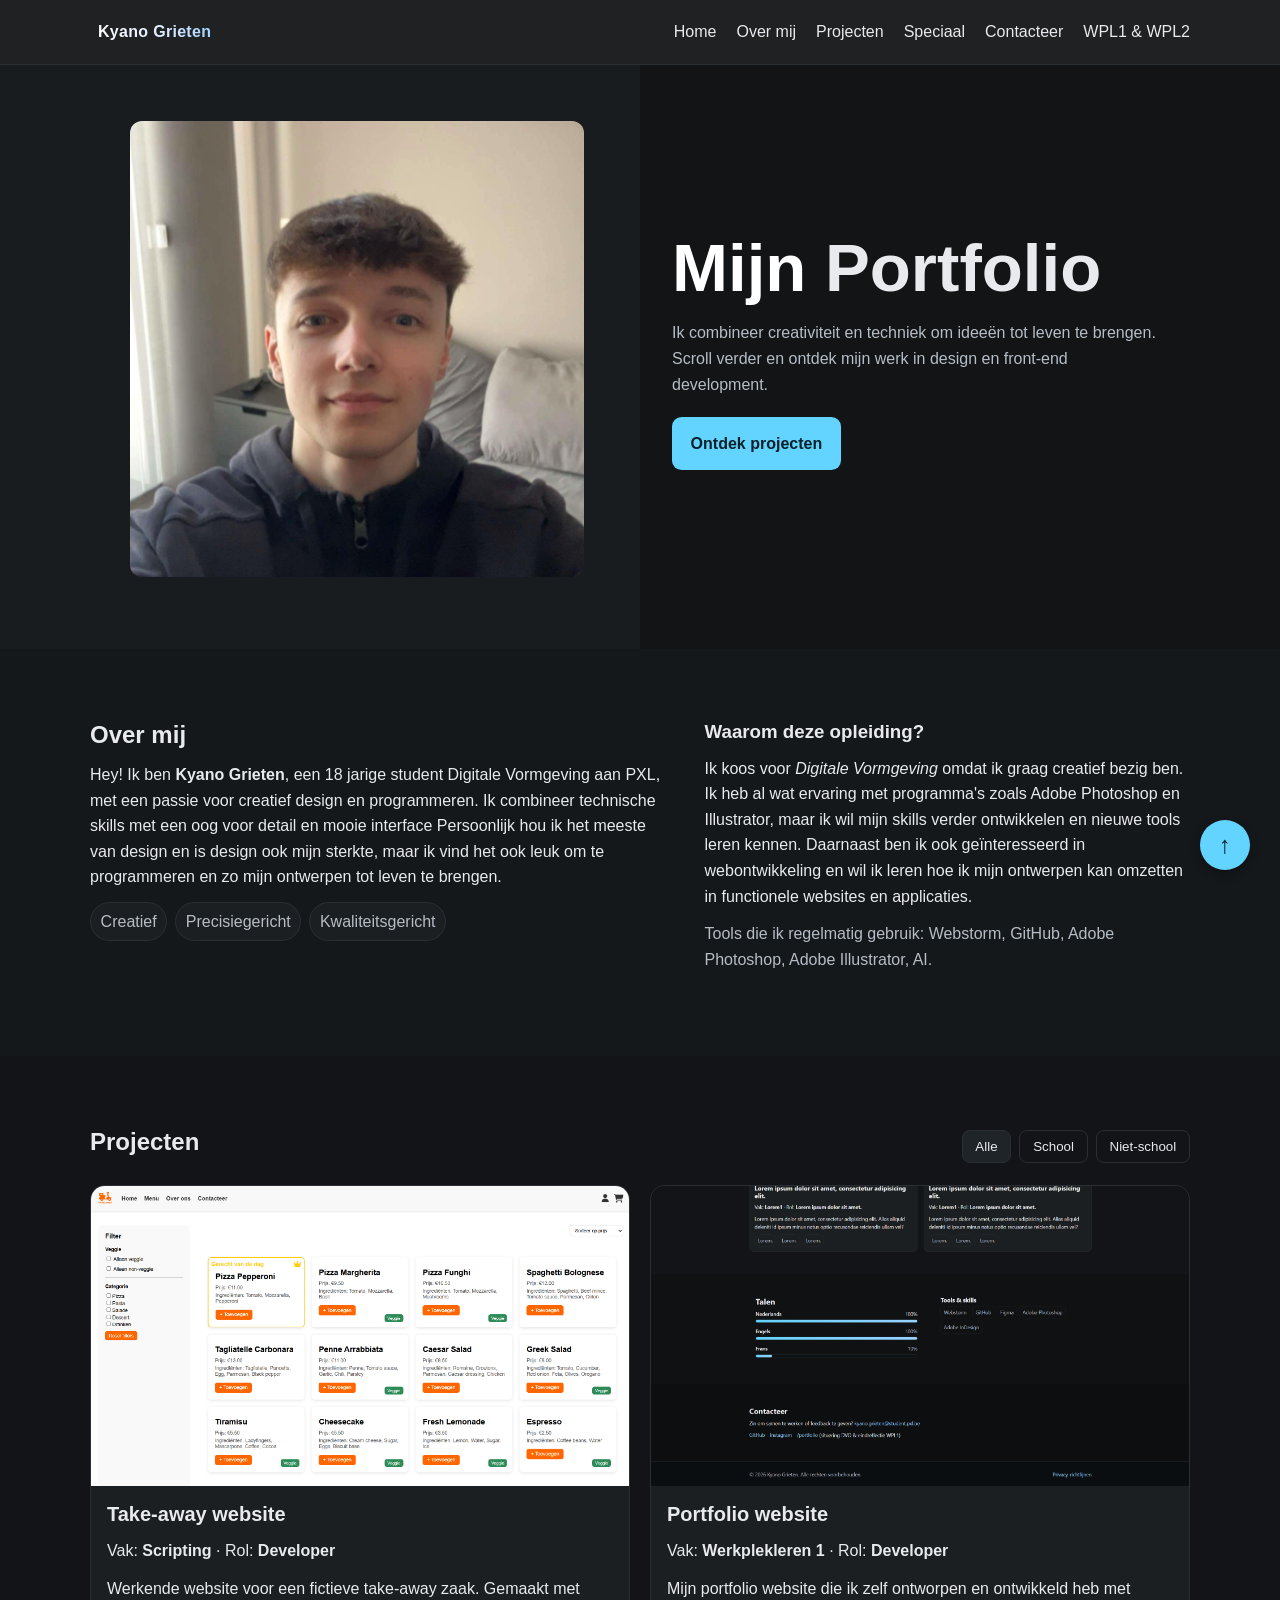
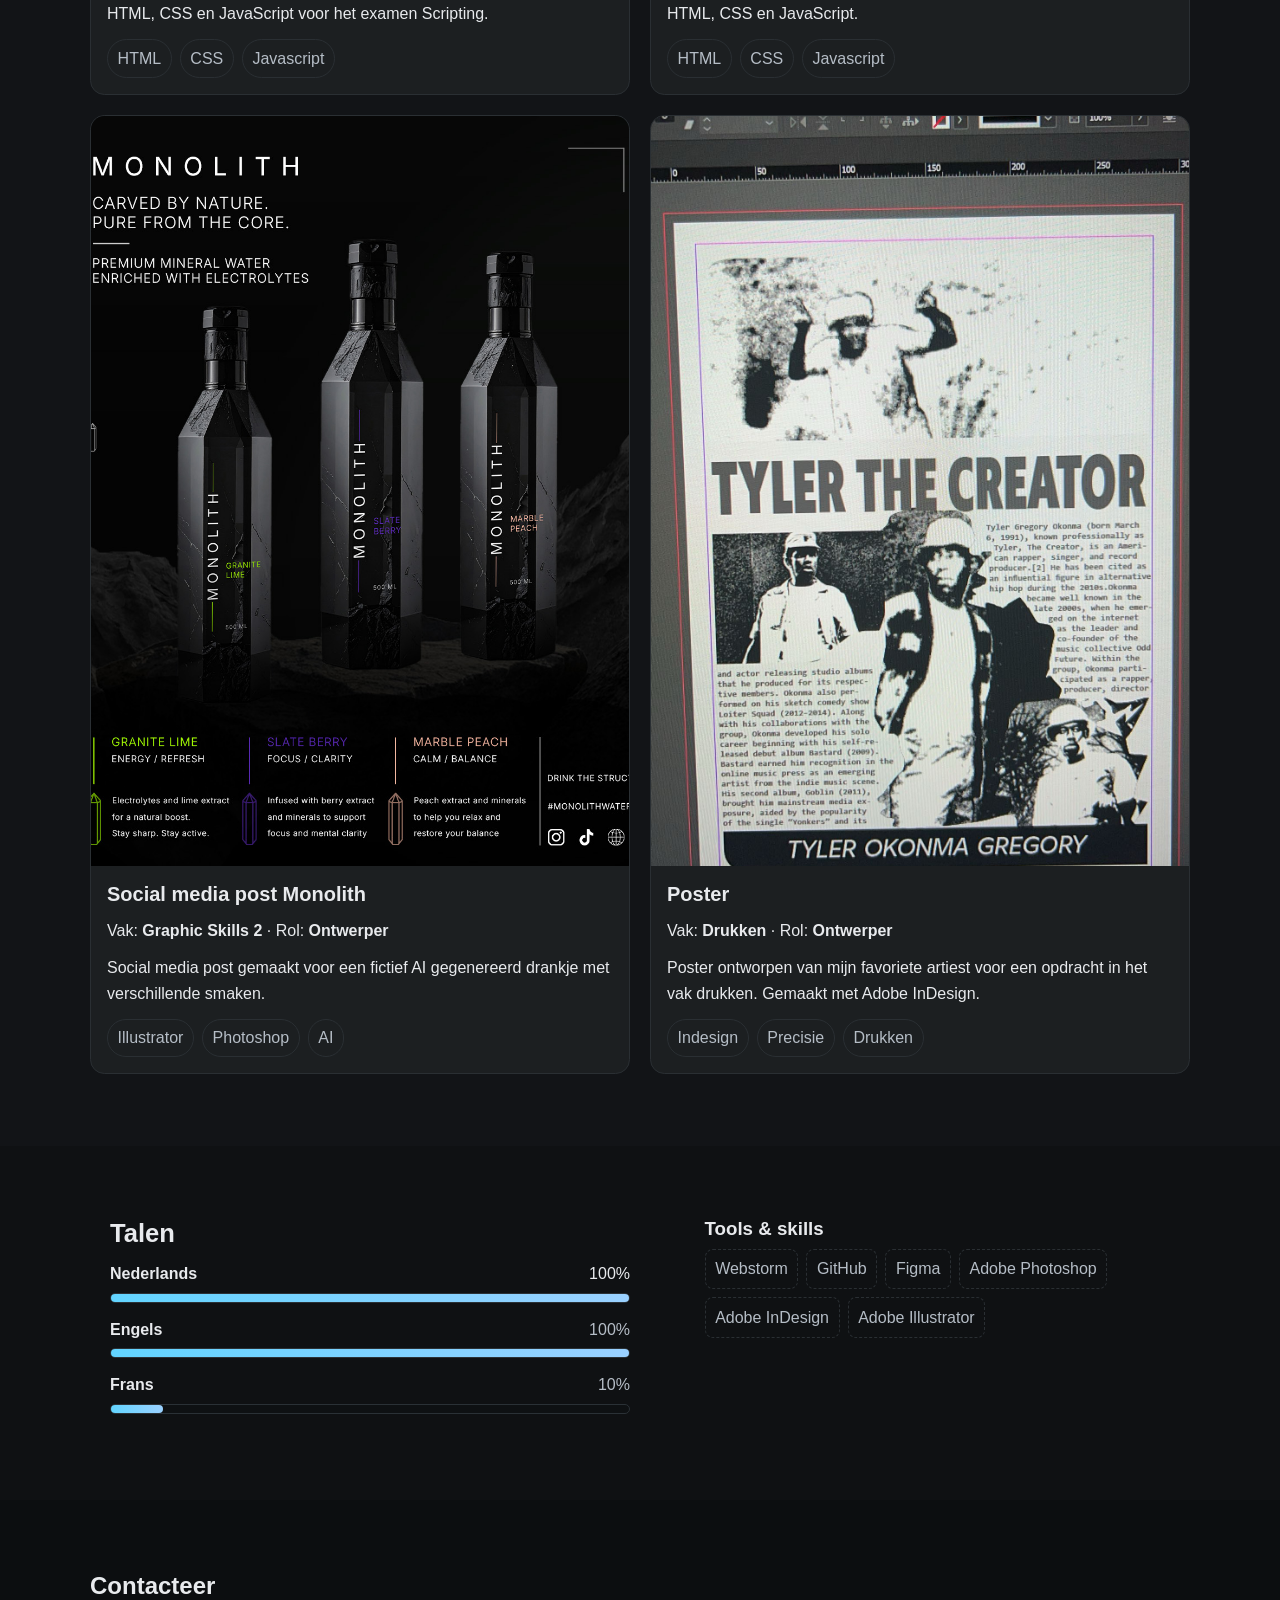
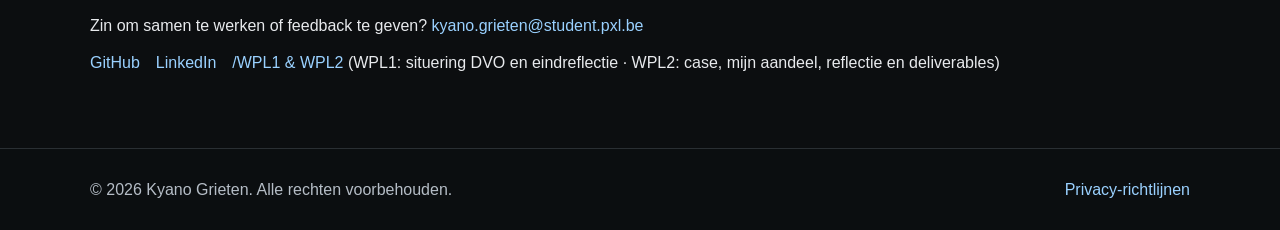
==== index.html @ 6a8243a4 "Test" ====
<!doctype html>
<html lang="nl">
<head>
    <meta charset="UTF-8">
    <meta name="viewport" content="width=device-width, initial-scale=1.0">
    <title>Kyano Grieten</title>
    <link rel="icon" href="./images/favicon.png">
    <link rel="stylesheet" href="./style.css">
    <script defer src="./script.js"></script>
</head>

<body>

<header class="site-header" id="top">
    <div class="container header-inner">
        <a href="#home" class="home">
            <span class="name">Kyano Grieten</span>
        </a>

        <nav id="site-nav" class="site-nav">
            <ul>
                <li><a href="#home">Home</a></li>
                <li><a href="#about">Over mij</a></li>
                <li><a href="#projects">Projecten</a></li>
                <li><a href="#special">Speciaal</a></li>
                <li><a href="#contact">Contacteer</a></li>
                <li><a href="wpl1enwpl2.html">WPL1 & WPL2</a></li>
            </ul>
        </nav>
        <button id="hamburger" class="hamburger">☰</button>
    </div>
</header>

<main id="main">
    <section id="home" class="hero">
        <div class="container hero-grid">
            <figure class="hero-media">
                <img src="./images/hero-image.jpg" alt="portretafbeelding" width="1200" height="550"/>
            </figure>

            <div class="hero-content">
                <h1 class="hero-title">
                    <span class="accent">Mijn</span> Portfolio
                </h1>
                <p class="hero-text">
                    Ik combineer creativiteit en techniek om ideeën tot leven te brengen. Scroll verder en ontdek mijn
                    werk in design en front-end development.
                </p>

                <div class="hero-projects">
                    <a class="button button-primary" href="#projects">Ontdek projecten</a>
                </div>
            </div>
        </div>
    </section>

    <section id="about" class="section section-about">
        <div class="container grid-2">
            <div>
                <h2>Over mij</h2>
                <p>
                    Hey! Ik ben <strong>Kyano Grieten</strong>, een 18 jarige student Digitale Vormgeving aan PXL, met
                    een passie
                    voor creatief design en programmeren. Ik combineer technische skills met een oog voor detail en
                    mooie interface
                    Persoonlijk hou ik het meeste van design en is design ook mijn sterkte, maar ik vind het ook leuk om
                    te programmeren en zo mijn ontwerpen tot leven te brengen.
                </p>
                <ul class="badges" aria-label="Sterktes">
                    <li>Creatief</li>
                    <li>Precisiegericht</li>
                    <li>Kwaliteitsgericht</li>
                </ul>
            </div>
            <div>
                <h3>Waarom deze opleiding?</h3>
                <p>
                    Ik koos voor <em>Digitale Vormgeving</em> omdat ik graag creatief bezig ben. Ik heb al wat ervaring
                    met programma's zoals Adobe Photoshop en Illustrator, maar ik wil mijn skills verder ontwikkelen en
                    nieuwe tools leren kennen. Daarnaast ben ik ook geïnteresseerd in webontwikkeling en wil ik leren
                    hoe ik mijn ontwerpen kan omzetten in functionele websites en applicaties.
                </p>
                <p class="note">
                    Tools die ik regelmatig gebruik: Webstorm, GitHub, Adobe Photoshop, Adobe Illustrator, AI.
                </p>
            </div>
        </div>
    </section>

    <section id="projects" class="section section-projects">
        <div class="container">
            <div class="section-head">
                <h2>Projecten</h2>
                <div class="filters" role="tablist" aria-label="Projectfilter">
                    <button class="filter is-active" data-filter="all" role="tab" aria-selected="true">Alle</button>
                    <button class="filter" data-filter="school" role="tab">School</button>
                    <button class="filter" data-filter="niet-school" role="tab">Niet‑school</button>
                </div>
            </div>

            <div class="cards">
                <article class="card" data-category="school">
                    <img class="card-img" src="./images/image0.png" alt="Take-away website" width="960"
                         height="300"/>
                    <div class="card-body">
                        <h3 class="card-title">Take-away website</h3>
                        <p class="card-meta">
                            Vak: <strong>Scripting</strong> · Rol: <strong>Developer</strong>
                        </p>
                        <p>
                            Werkende website voor een fictieve take-away zaak. Gemaakt met HTML, CSS en JavaScript voor
                            het examen Scripting.
                        </p>
                        <ul class="tags">
                            <li>HTML</li>
                            <li>CSS</li>
                            <li>Javascript</li>
                        </ul>
                    </div>
                </article>

                <article class="card" data-category="school">
                    <img class="card-img" src="./images/image1.png" alt="portfolio" width="960"
                         height="300"/>
                    <div class="card-body">
                        <h3 class="card-title">Portfolio website</h3>
                        <p class="card-meta">
                            Vak: <strong>Werkplekleren 1</strong> · Rol: <strong>Developer</strong>
                        </p>
                        <p>
                            Mijn portfolio website die ik zelf ontworpen en ontwikkeld heb met HTML, CSS en JavaScript.
                        </p>
                        <ul class="tags">
                            <li>HTML</li>
                            <li>CSS</li>
                            <li>Javascript</li>
                        </ul>
                    </div>
                </article>

                <article class="card" data-category="school">
                    <img class="card-img" src="./images/image2.jpg" alt="social media post" width="960"
                         height="750"/>
                    <div class="card-body">
                        <h3 class="card-title">Social media post Monolith</h3>
                        <p class="card-meta">
                            Vak: <strong>Graphic Skills 2</strong> · Rol: <strong>Ontwerper</strong>
                        </p>
                        <p>
                            Social media post gemaakt voor een fictief AI gegenereerd
                            drankje met verschillende smaken.
                        </p>
                        <ul class="tags">
                            <li>Illustrator</li>
                            <li>Photoshop</li>
                            <li>AI</li>
                        </ul>
                    </div>
                </article>

                <article class="card" data-category="niet-school">
                    <img class="card-img" src="./images/image3.jpg" alt="social media post" width="960"
                         height="750"/>
                    <div class="card-body">
                        <h3 class="card-title">Poster</h3>
                        <p class="card-meta">
                            Vak: <strong>Drukken</strong> · Rol: <strong>Ontwerper</strong>
                        </p>
                        <p>
                            Poster ontworpen van mijn favoriete artiest voor een opdracht in het vak drukken. Gemaakt
                            met Adobe
                            InDesign.
                        </p>
                        <ul class="tags">
                            <li>Indesign</li>
                            <li>Precisie</li>
                            <li>Drukken</li>
                        </ul>
                    </div>
                </article>
            </div>
        </div>
    </section>

    <section id="special" class="section section-special">
        <div class="container grid-2">

            <section id="languages" class="section">
                <div class="skills-col">
                    <h2>Talen</h2>

                    <div class="skill" role="group">
                        <div class="skill-row">
                            <span id="taal-nl" class="skill-label">Nederlands</span>
                            <span class="skill__value" aria-hidden="true">100%</span>
                        </div>
                        <div class="skill-bar" role="progressbar">
                            <span class="skill-fill" style="--level: 100%"></span>
                        </div>
                    </div>

                    <div class="skill" role="group">
                        <div class="skill-row">
                            <span id="taal-en" class="skill-label">Engels</span>
                            <span class="skill-value" aria-hidden="true">100%</span>
                        </div>
                        <div class="skill-bar" role="progressbar">
                            <span class="skill-fill" style="--level: 100%"></span>
                        </div>
                    </div>

                    <div class="skill" role="group">
                        <div class="skill-row">
                            <span id="taal-fr" class="skill-label">Frans</span>
                            <span class="skill-value" aria-hidden="true">10%</span>
                        </div>
                        <div class="skill-bar" role="progressbar">
                            <span class="skill-fill" style="--level: 10%"></span>
                        </div>
                    </div>
                </div>
            </section>

            <div>
                <h3>Tools & skills</h3>
                <ul class="tools">
                    <li>Webstorm</li>
                    <li>GitHub</li>
                    <li>Figma</li>
                    <li>Adobe Photoshop</li>
                    <li>Adobe InDesign</li>
                    <li>Adobe Illustrator</li>
                </ul>
            </div>
        </div>
    </section>

    <section id="contact" class="section section-contact">
        <div class="container">
            <h2>Contacteer</h2>
            <p>
                Zin om samen te werken of feedback te geven?
                <a href="mailto:kyano.grieten@student.pxl.be">kyano.grieten@student.pxl.be</a>
            </p>
            <ul class="contact-list">
                <li><a href="https://github.com/kyanogr" target="_blank">GitHub</a></li>
                <li><a href="https://www.linkedin.com/in/kyano-grieten-a18251410/?locale=nl" target="_blank">LinkedIn</a></li>
                <li><a href="wpl1enwpl2.html">/WPL1 & WPL2</a> (WPL1: situering DVO en eindreflectie · WPL2: case, mijn aandeel, reflectie en deliverables)</li>
            </ul>
        </div>
    </section>
</main>

<footer class="site-footer">
    <div class="container footer-inner">
        <p>© <span id="year"></span> Kyano Grieten. Alle rechten voorbehouden.</p>
        <nav>
            <a href="privacy.txt">Privacy‑richtlijnen</a>
        </nav>
    </div>
</footer>
<button id="scrollToTop" title="Ga naar boven">↑</button>
</body>
</html>
---- style.css ----
* {
    box-sizing: border-box
}

html, body {
    height: 100%;
    margin: 0;
    display: flex;
    flex-direction: column;
}

main {
    flex: 1;
}

body {
    margin: 0;
    font: 16px/1.6 Segoe UI, Arial, "Noto Sans", "Liberation Sans", sans-serif;
    color: #e8eaed;
    background: #151718;
}

img {
    max-width: 100%;
    display: block
}

a {
    color: #9ad1ff;
    text-decoration: none
}

a:hover {
    opacity: .9
}

h1, h2, h3 {
    line-height: 1.2;
    margin: 0 0 .5rem
}

p {
    margin: .75rem 0
}

.container {
    width: min(1100px, 92%);
    margin-inline: auto
}

.section {
    padding: 4.5rem 0
}

.grid-2 {
    display: grid;
    gap: 2rem;
    grid-template-columns:1.2fr 1fr
}

.badges, .tags, .tools, .contact-list {
    display: flex;
    flex-wrap: wrap;
    gap: .5rem;
    padding: 0;
    margin: .5rem 0 0;
    list-style: none;
}

.badges li, .tags li {
    background: #1c1f21;
    border: 1px solid #2a2f33;
    padding: .35rem .6rem;
    border-radius: 999px;
    color: #b5bdc6;
}

.tools li {
    background: none;
    border: 1px dashed #2a2f33;
    color: #b5bdc6;
    padding: .4rem .6rem;
    border-radius: .5rem
}

.note {
    color: #b5bdc6;
}

.site-header {
    position: sticky;
    top: 0;
    z-index: 50;
    background: #222527cc;
    backdrop-filter: blur(6px);
    border-bottom: 1px solid #2a2f33;
}

.header-inner {
    display: flex;
    align-items: center;
    justify-content: space-between;
    min-height: 64px
}

.home {
    color: #e8eaed;
    font-weight: 700;
    letter-spacing: .3px
}

.name {
    padding: .25rem .5rem;
    background: linear-gradient(90deg, #fff, #dce9ff 60%, #9ad1ff);
    -webkit-background-clip: text;
    color: transparent
}

.site-nav ul {
    display: flex;
    gap: 1.25rem;
    list-style: none;
    padding: 0;
    margin: 0
}

.site-nav a {
    color: #e8eaed;
}

.hero {
    padding: 2.5rem 0 3.5rem;
    background: linear-gradient(90deg, #191c1e 50%, #131416 50%)
}

.hero-grid {
    display: grid;
    grid-template-columns:1fr 1fr;
    gap: 2rem;
    align-items: center
}

.hero-media img {
    width: 100%;
    height: auto;
    max-height: 550px;
    object-fit: cover;
    border-radius: .75rem;
}

.hero-content {
    padding-inline: 1rem
}

.hero-title {
    font-size: clamp(2.2rem, 4vw + 1rem, 4.25rem);
    margin: 0 0 .75rem
}

.accent {
    color: #ffffff;
    font-weight: 800
}

.hero-text {
    color: #b5bdc6;
    max-width: 55ch
}

.hero-projects {
    display: flex;
    margin-top: 1.25rem
}

.button {
    display: inline-flex;
    align-items: center;
    gap: .5rem;
    padding: .8rem 1.1rem;
    border-radius: .6rem;
    border: 1px solid #2a2f33;;
    color: #e8eaed;
    background: #1c1f21;
}

.button-primary {
    background: #62d4ff;
    color: #09202a;
    border-color: transparent;
    font-weight: 700
}

.section-about {
    background: #15181b
}

.section-projects {
    background: #121417;
}

.section-head {
    display: flex;
    align-items: center;
    justify-content: space-between;
    gap: 1rem;
    margin-bottom: 1.25rem
}

.filters {
    display: flex;
    gap: .5rem
}

.filter {
    padding: .5rem .8rem;
    border: 1px solid #2a2f33;;
    background: transparent;
    color: #e8eaed;
    border-radius: .5rem;
    cursor: pointer
}

.filter.is-active {
    background: #1f2428
}

.cards {
    display: grid;
    grid-template-columns: repeat(2, 1fr);
    gap: 1.25rem;
    align-items: start;
}

.card {
    background: #1c1f21;
    border: 1px solid #2a2f33;
    border-radius: .9rem;
    overflow: hidden;
    display: flex;
    flex-direction: column;
}


.card-img {
    aspect-ratio: 16/10;
    object-fit: cover
}

.card-body {
    padding: 1rem
}

.card-title {
    font-size: 1.25rem
}

.tags {
    margin-top: .5rem
}

.section-special {
    background: #0f1113
}

.process {
    padding-left: 1.1rem
}

.process li {
    margin: .4rem 0
}

.tools {
    margin-top: .5rem
}

.section-contact {
    background: #0c0e10
}

.contact-list {
    gap: 1rem
}

.contact-list a {
    padding: .25rem 0
}

.site-footer {
    border-top: 1px solid #2a2f33;;
    background: #0b0e10;
    color: #b5bdc6;
}

.footer-inner {
    display: flex;
    align-items: center;
    justify-content: space-between;
    padding: 1rem 0
}

#languages {
    padding: 0px 20px;
    color: #e8eaed;
}

#languages .skills-col {
    width: min(520px, 100%);
    margin: 0;
}

#languages h2 {
    margin: 0 0 12px;
    font-size: 1.6rem;
}

#languages .skill {
    margin: 10px 0 14px;
}

#languages .skill-row {
    display: flex;
    align-items: baseline;
    justify-content: space-between;
    gap: 12px;
    margin-bottom: 6px;
}

#languages .skill-label {
    font-weight: 600;
}

#languages .skill-value {
    color: #b5bdc6;
    font-variant-numeric: tabular-nums;
}

#languages .skill-bar {
    position: relative;
    height: 10px;
    background: #0e1113;
    border-radius: 999px;
    border: 1px solid #2a3136;
}

#languages .skill-fill {
    display: block;
    height: 100%;
    width: var(--level);
    background: linear-gradient(90deg, #62d4ff, #9ad1ff);
    border-radius: inherit;
}

.section-wpl1 {
    background: #1a1c1f;
    padding: 4.5rem 0;
}

.section-wpl1 h2 {
    font-size: 2rem;
    margin-bottom: 1.5rem;
    color: #62d4ff;
}

.section-wpl2 {
    background: #121417;
}

.section-wpl2 h2 {
    font-size: 2rem;
    margin-bottom: 1.5rem;
    color: #62d4ff;
}


.leerdoelen-list {
    list-style: disc inside;
    margin-bottom: 2rem;
    color: #b5bdc6;
}

.leerdoelen-list li {
    margin-bottom: 1rem;
    line-height: 1.8;
}

.eindreflectie-download p {
    margin-bottom: 1rem;
    color: #e8eaed;
}

.eindreflectie-download .button {
    display: inline-block;
}

.download-buttons {
    display: flex;
    gap: 1.5rem;
    margin-top: 1.25rem;
}

#scrollToTop {
    position: fixed;
    bottom: 30px;
    right: 30px;
    background: #62d4ff;
    color: #09202a;
    border: none;
    border-radius: 50%;
    width: 50px;
    height: 50px;
    font-size: 1.5rem;
    cursor: pointer;
    box-shadow: 0 4px 10px rgba(0, 0, 0, 0.3);
    z-index: 100;
    transition: background 0.3s, transform 0.2s;
}

#scrollToTop:hover {
    background: #9ad1ff;
    transform: translateY(-3px);
}

.hamburger {
    display: none;
    font-size: 1.8rem;
    background: none;
    border: none;
    color: #e8eaed;
    cursor: pointer;
}

@media (max-width: 1024px) {
    .site-nav {
        position: absolute;
        top: 64px;
        right: 1rem;
        background: #222527;
        border-radius: 0.5rem;
        padding: 1rem;
        display: none;
        box-shadow: 0 5px 15px rgba(0, 0, 0, 0.3);
        width: 200px;
        z-index: 100;
    }

    .site-nav ul {
        flex-direction: column;
        gap: 0.75rem;
    }

    .site-nav a {
        display: block;
        padding: 0.5rem 0;
    }

    .hamburger {
        display: block;
    }

    .site-nav.active {
        display: block;
    }
}

@media (max-width: 768px) {

    .hero-grid {
        grid-template-columns: 1fr;
        gap: 1.5rem;
        text-align: center;
    }

    .hero-content {
        padding-inline: 0;
        display: flex;
        flex-direction: column;
        align-items: center;
        justify-content: center;
    }

    .hero-projects {
        display: flex;
        margin-top: 1.25rem;
    }

    .grid-2 {
        grid-template-columns: 1fr;
        gap: 1.5rem;
    }

    .cards {
        grid-template-columns: 1fr;
    }

    .section {
        padding: 2.5rem 1rem;
    }

    #languages .skills-col {
        width: 100%;
    }

    .tools {
        justify-content: center;
    }

    .footer-inner {
        flex-direction: column;
        gap: 0.75rem;
        text-align: center;
    }

    .site-nav ul {
        flex-direction: column;
        gap: 0.75rem;
        background: #222527;
        padding: 1rem;
        border-radius: 0.5rem;
    }
}

@media (max-width: 480px) {
    .hero-title {
        font-size: clamp(1.8rem, 6vw + 0.5rem, 3rem);
    }

    .hero-text {
        font-size: 0.95rem;
    }

    .button {
        padding: 0.6rem 1rem;
        font-size: 0.95rem;
    }

    .card-body {
        padding: 0.75rem;
    }

    .card-title {
        font-size: 1.1rem;
    }
}

@media (max-width: 768px) {
    #site-nav {
        display: none;
        position: absolute;
        top: 64px;
        right: 1rem;
        background: #222527;
        padding: 1rem;
        border-radius: 0.5rem;
        box-shadow: 0 5px 15px rgba(0, 0, 0, 0.3);
    }

    #site-nav.active {
        display: block;
    }
}
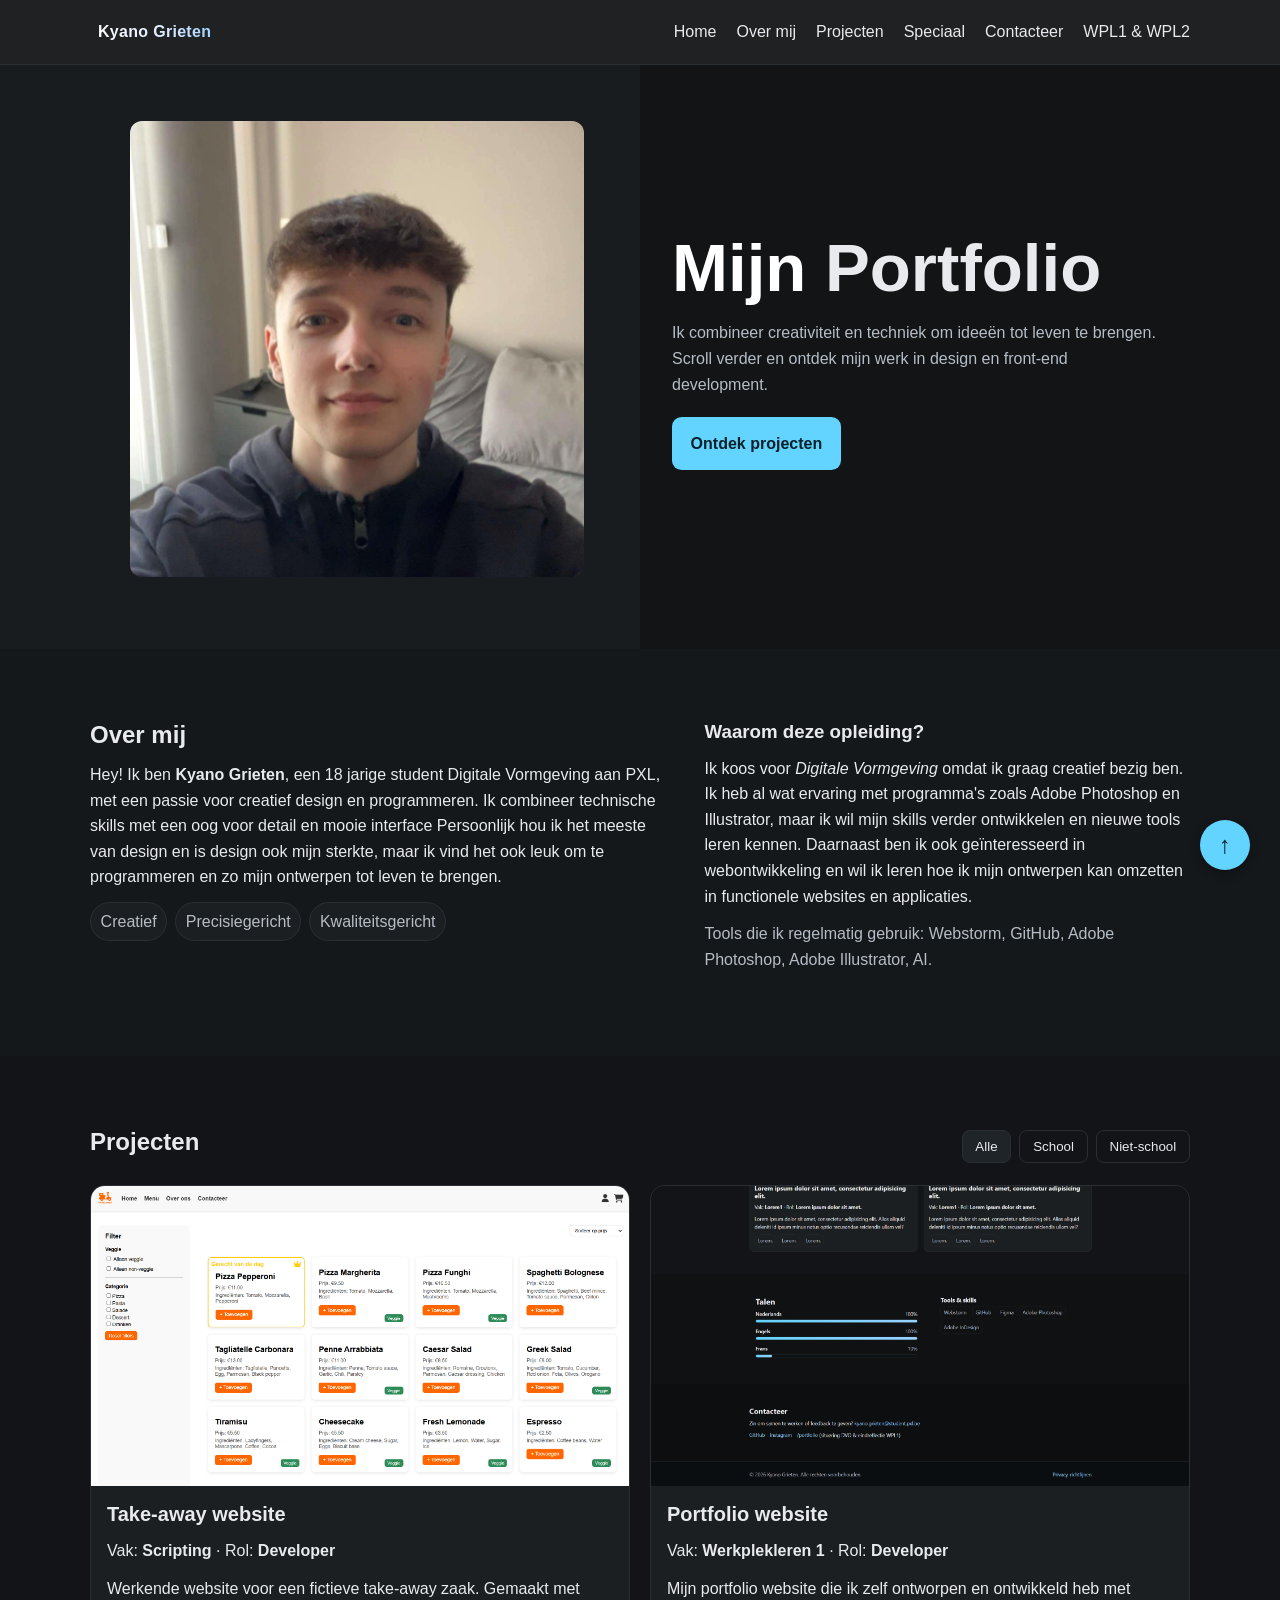
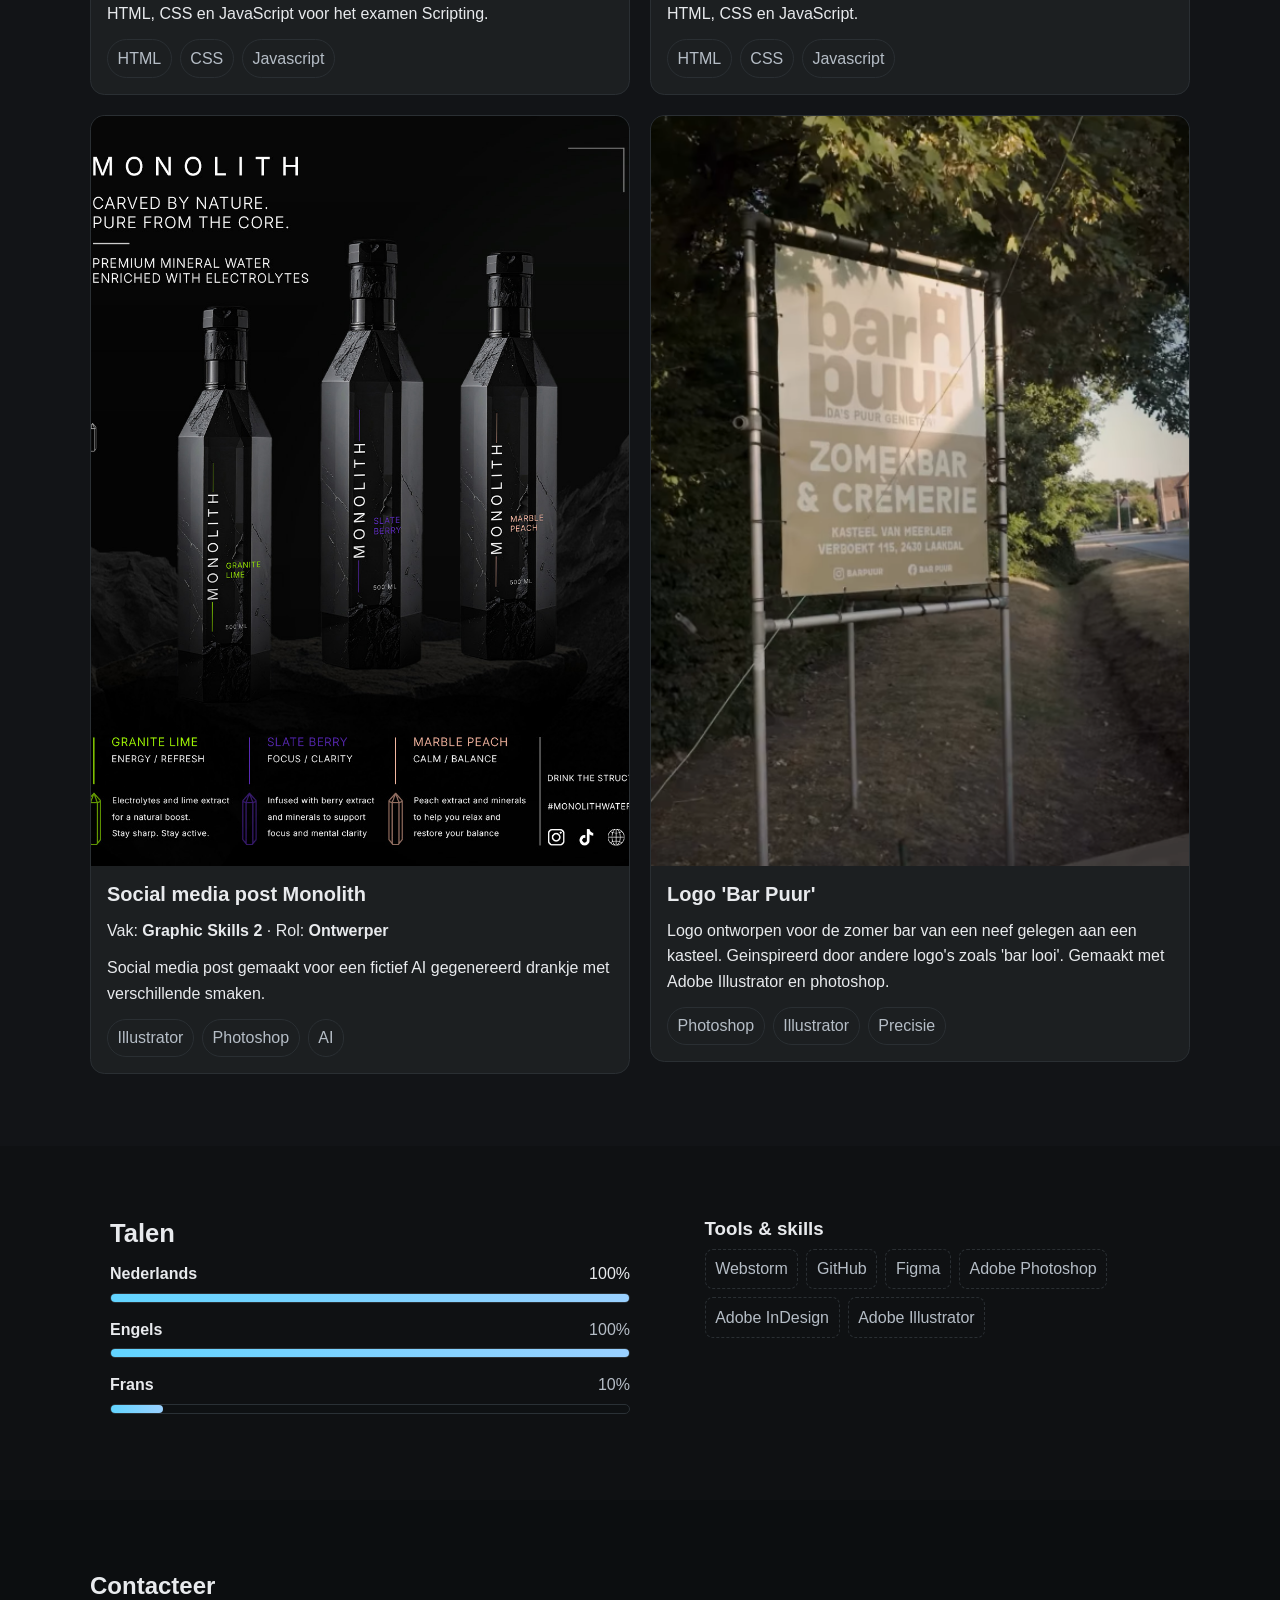
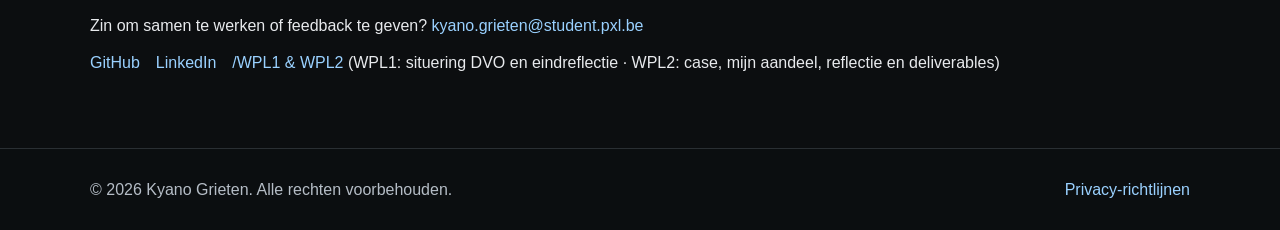
==== commit 5de872d5: "Test" ====
--- a/index.html
+++ b/index.html
@@ -159,22 +159,19 @@
                 </article>
 
                 <article class="card" data-category="niet-school">
-                    <img class="card-img" src="./images/image3.jpg" alt="social media post" width="960"
+                    <img class="card-img" src="./images/image3.png" alt="logo bar" width="960"
                          height="750"/>
                     <div class="card-body">
-                        <h3 class="card-title">Poster</h3>
-                        <p class="card-meta">
-                            Vak: <strong>Drukken</strong> · Rol: <strong>Ontwerper</strong>
-                        </p>
-                        <p>
-                            Poster ontworpen van mijn favoriete artiest voor een opdracht in het vak drukken. Gemaakt
+                        <h3 class="card-title">Logo 'Bar Puur'</h3>
+                        <p>
+                            Logo ontworpen voor de zomer bar van een neef gelegen aan een kasteel. Geinspireerd door andere logo's zoals 'bar looi'. Gemaakt
                             met Adobe
-                            InDesign.
-                        </p>
-                        <ul class="tags">
-                            <li>Indesign</li>
+                            Illustrator en photoshop.
+                        </p>
+                        <ul class="tags">
+                            <li>Photoshop</li>
+                            <li>Illustrator</li>
                             <li>Precisie</li>
-                            <li>Drukken</li>
                         </ul>
                     </div>
                 </article>
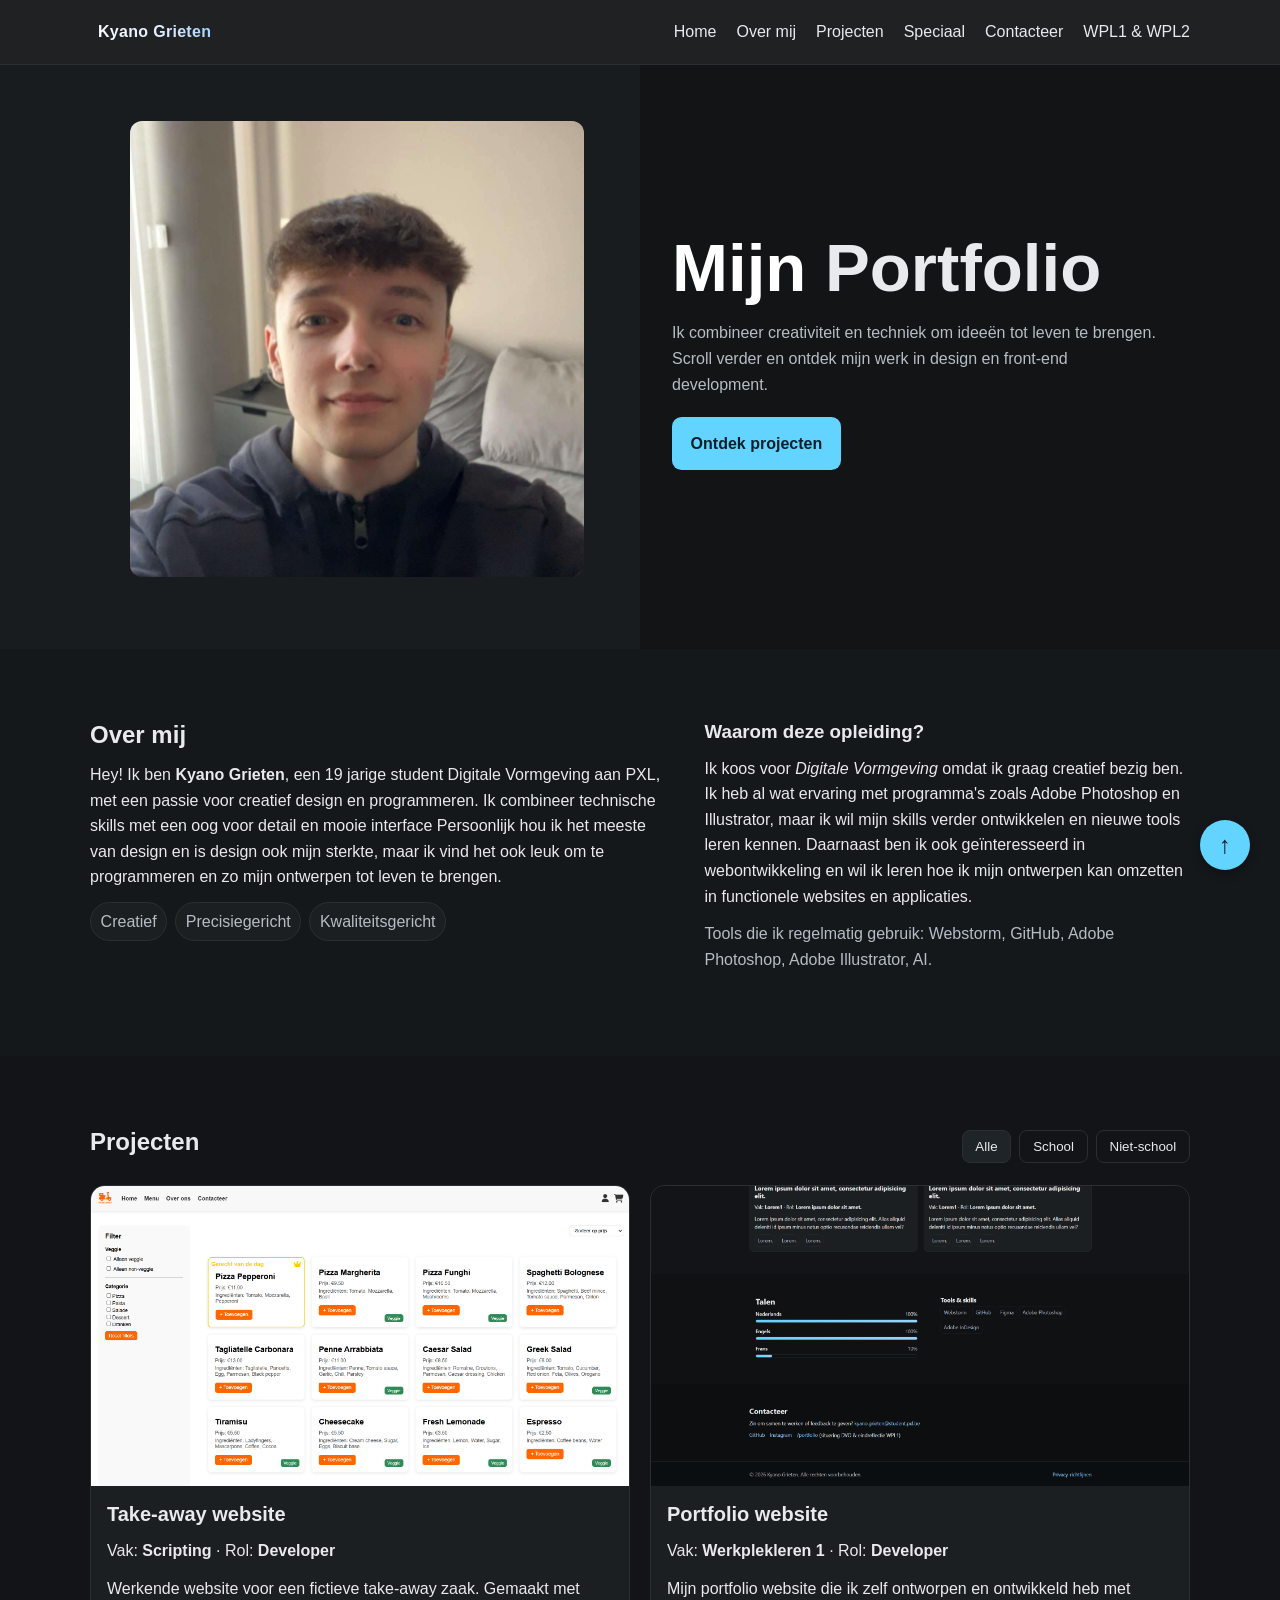
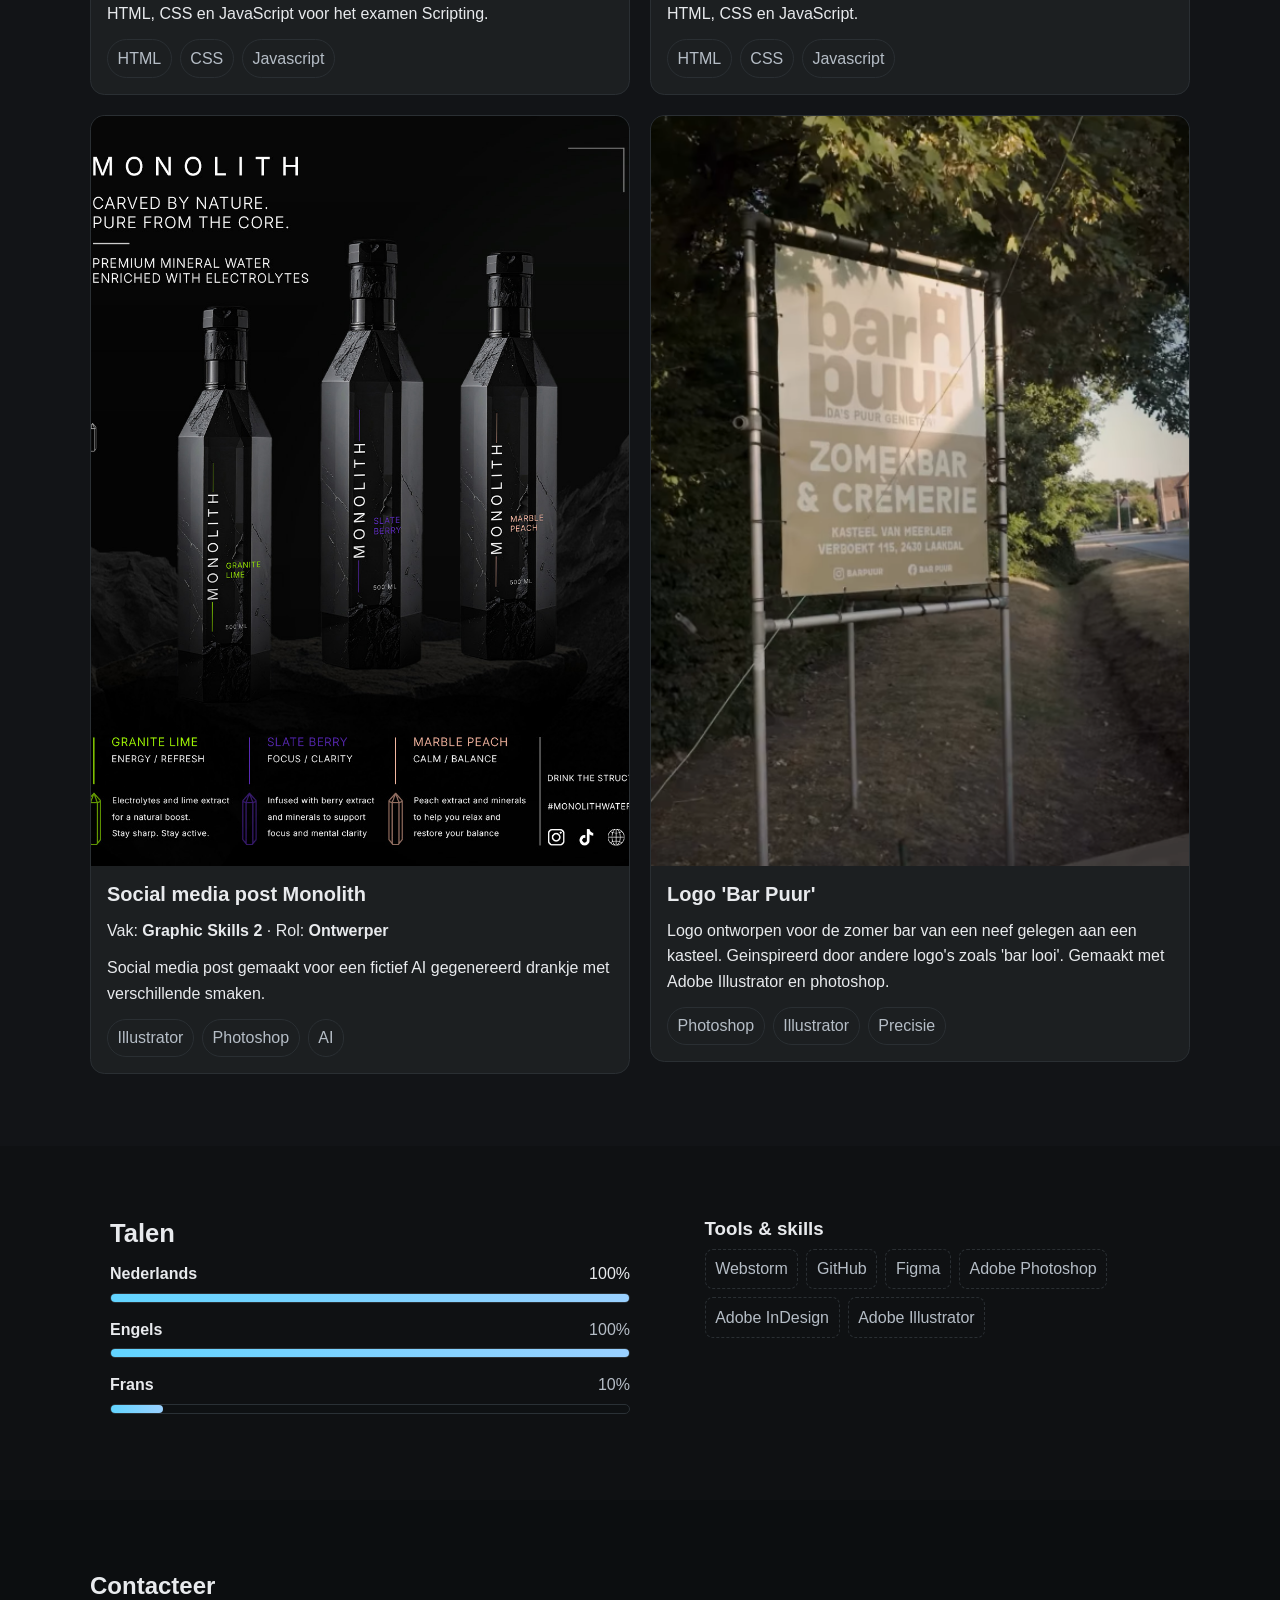
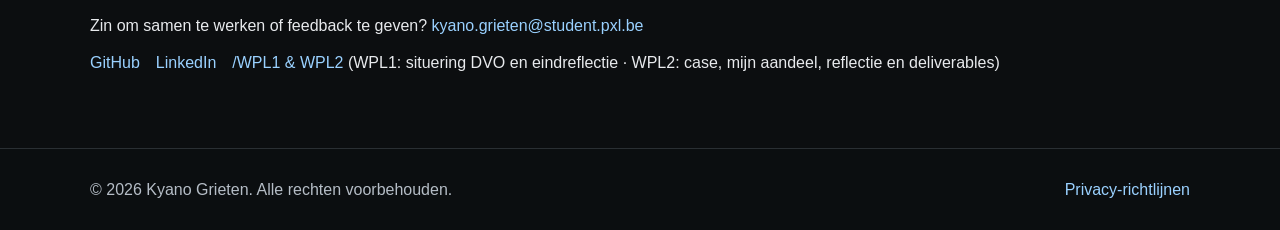
==== commit 34c78acc: "Test" ====
--- a/index.html
+++ b/index.html
@@ -59,7 +59,7 @@
             <div>
                 <h2>Over mij</h2>
                 <p>
-                    Hey! Ik ben <strong>Kyano Grieten</strong>, een 18 jarige student Digitale Vormgeving aan PXL, met
+                    Hey! Ik ben <strong>Kyano Grieten</strong>, een 19 jarige student Digitale Vormgeving aan PXL, met
                     een passie
                     voor creatief design en programmeren. Ik combineer technische skills met een oog voor detail en
                     mooie interface
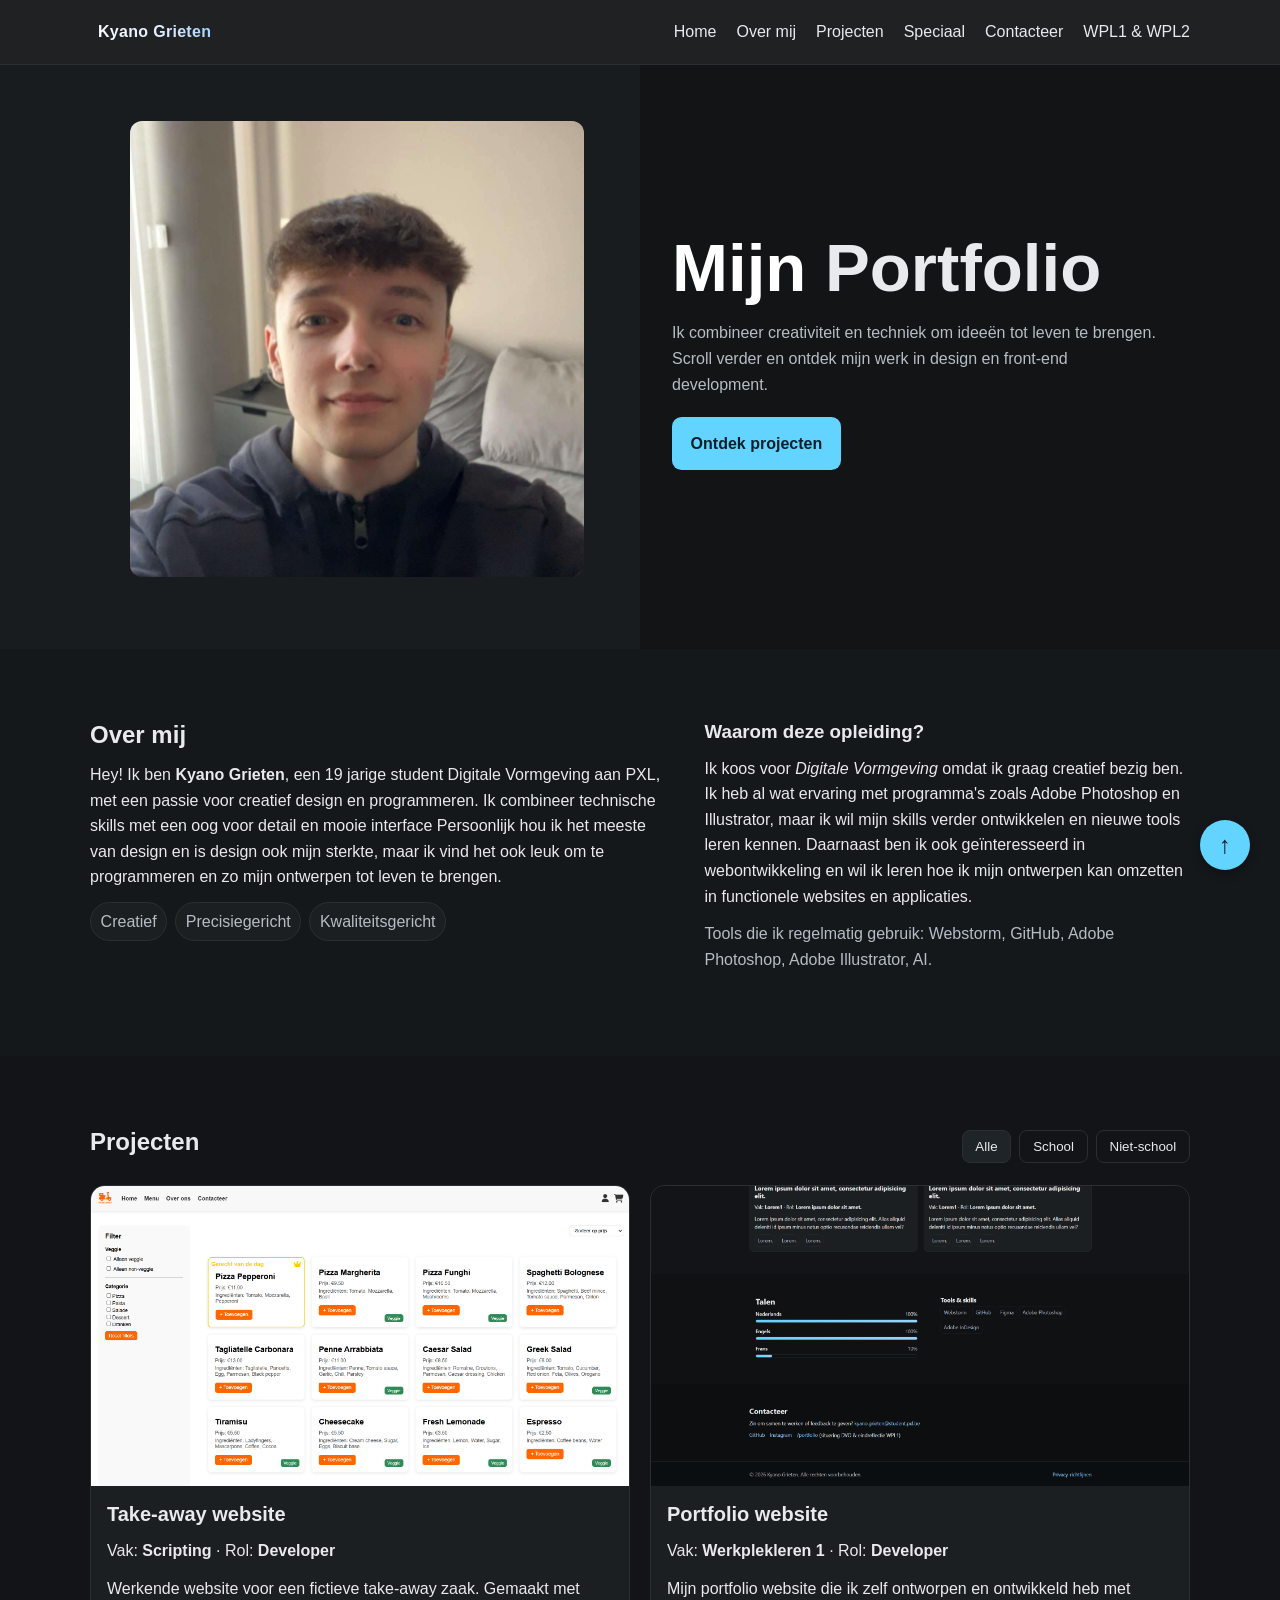
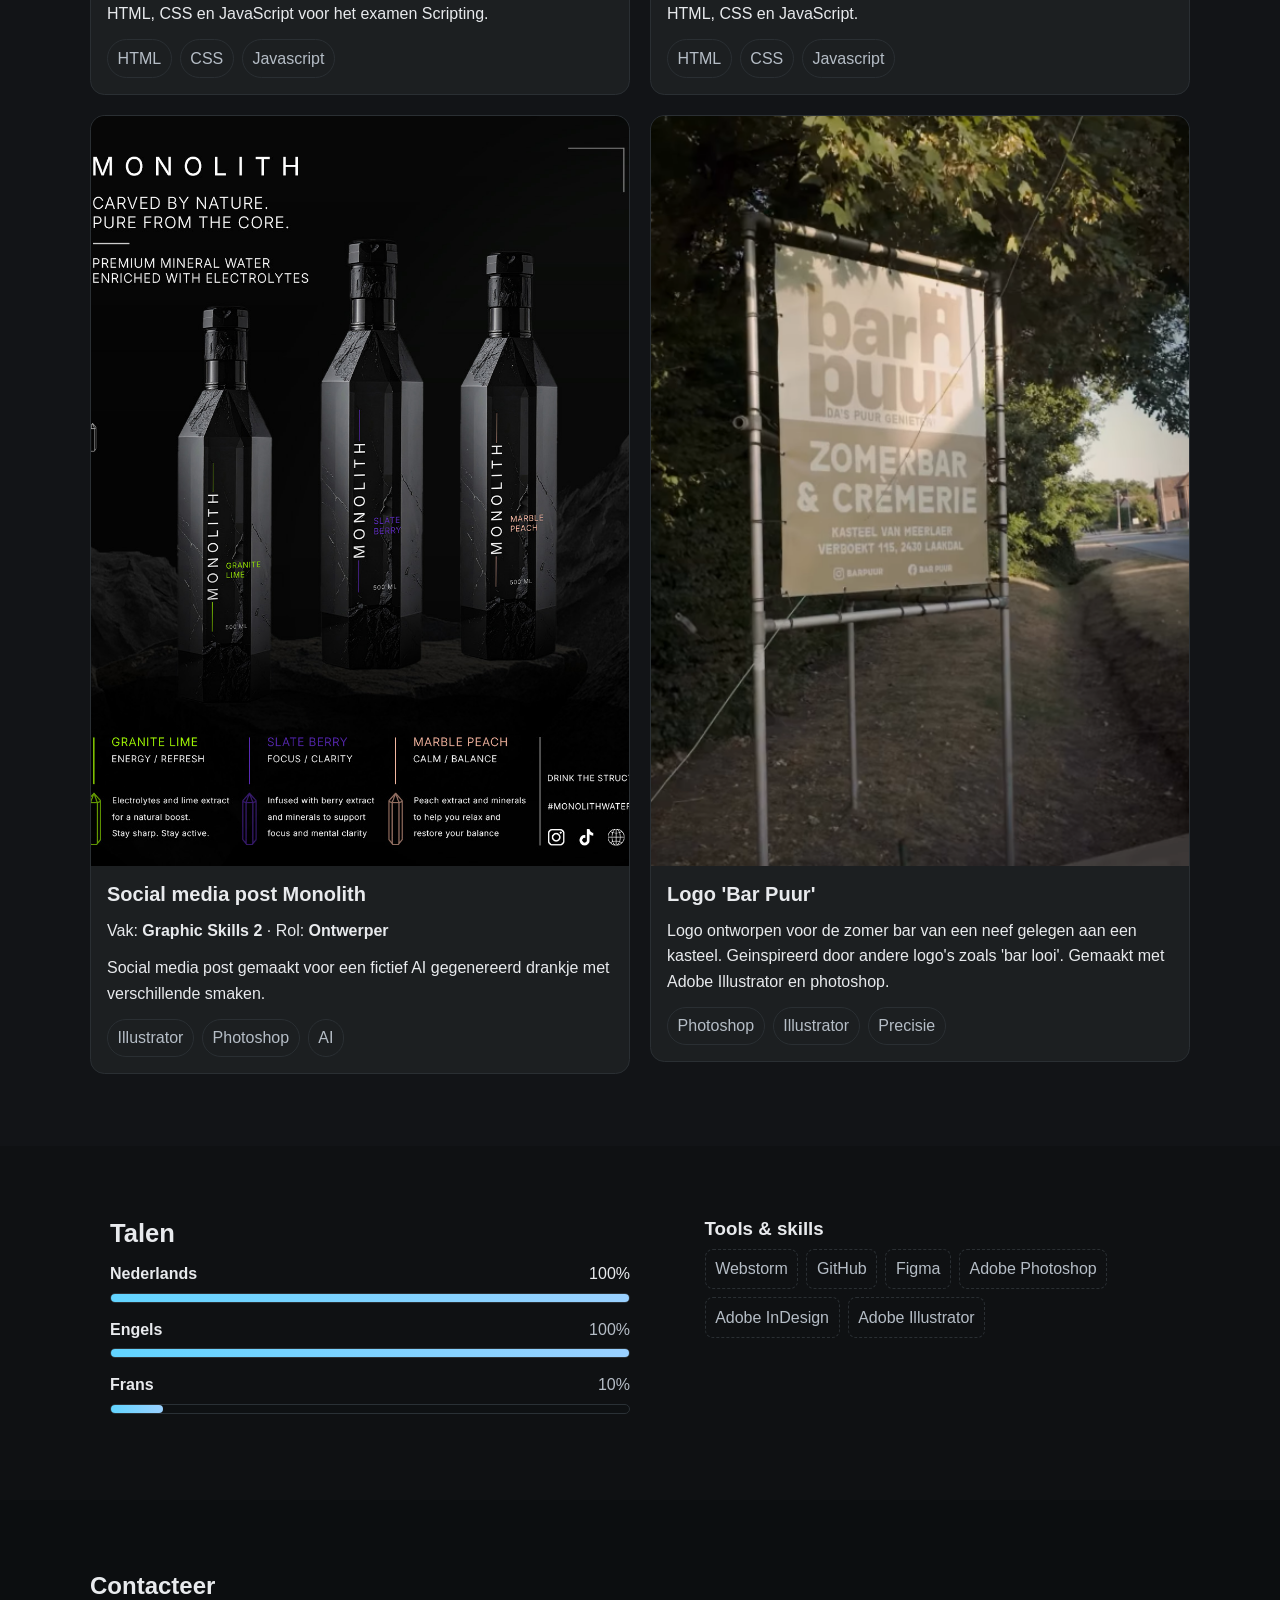
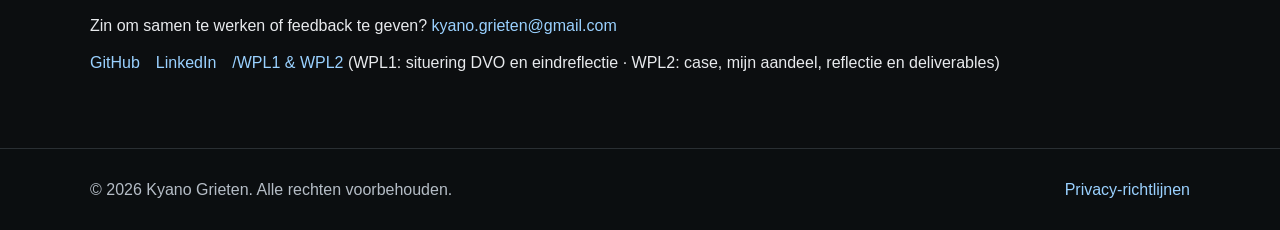
==== commit d4160b06: "Test" ====
--- a/index.html
+++ b/index.html
@@ -237,7 +237,7 @@
             <h2>Contacteer</h2>
             <p>
                 Zin om samen te werken of feedback te geven?
-                <a href="mailto:kyano.grieten@student.pxl.be">kyano.grieten@student.pxl.be</a>
+                <a href="mailto:kyano.grieten@gmail.com">kyano.grieten@gmail.com</a>
             </p>
             <ul class="contact-list">
                 <li><a href="https://github.com/kyanogr" target="_blank">GitHub</a></li>
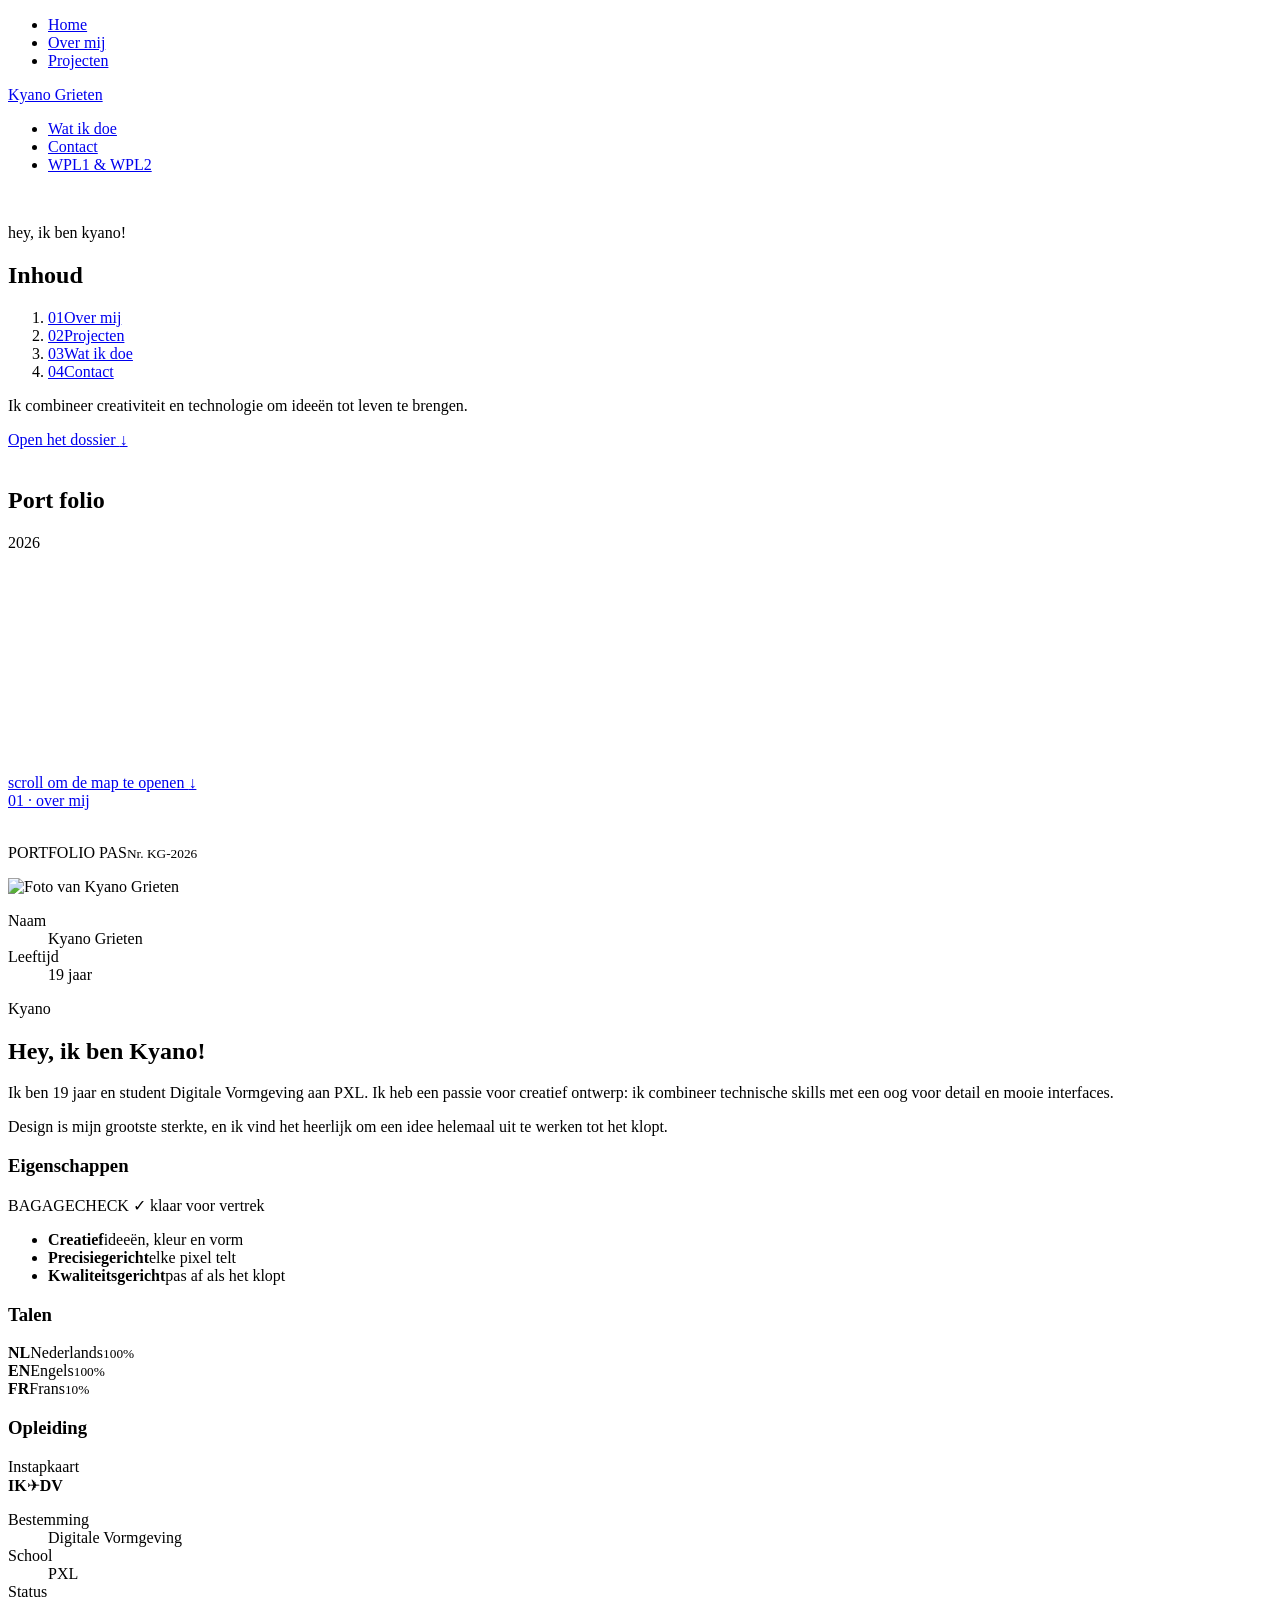
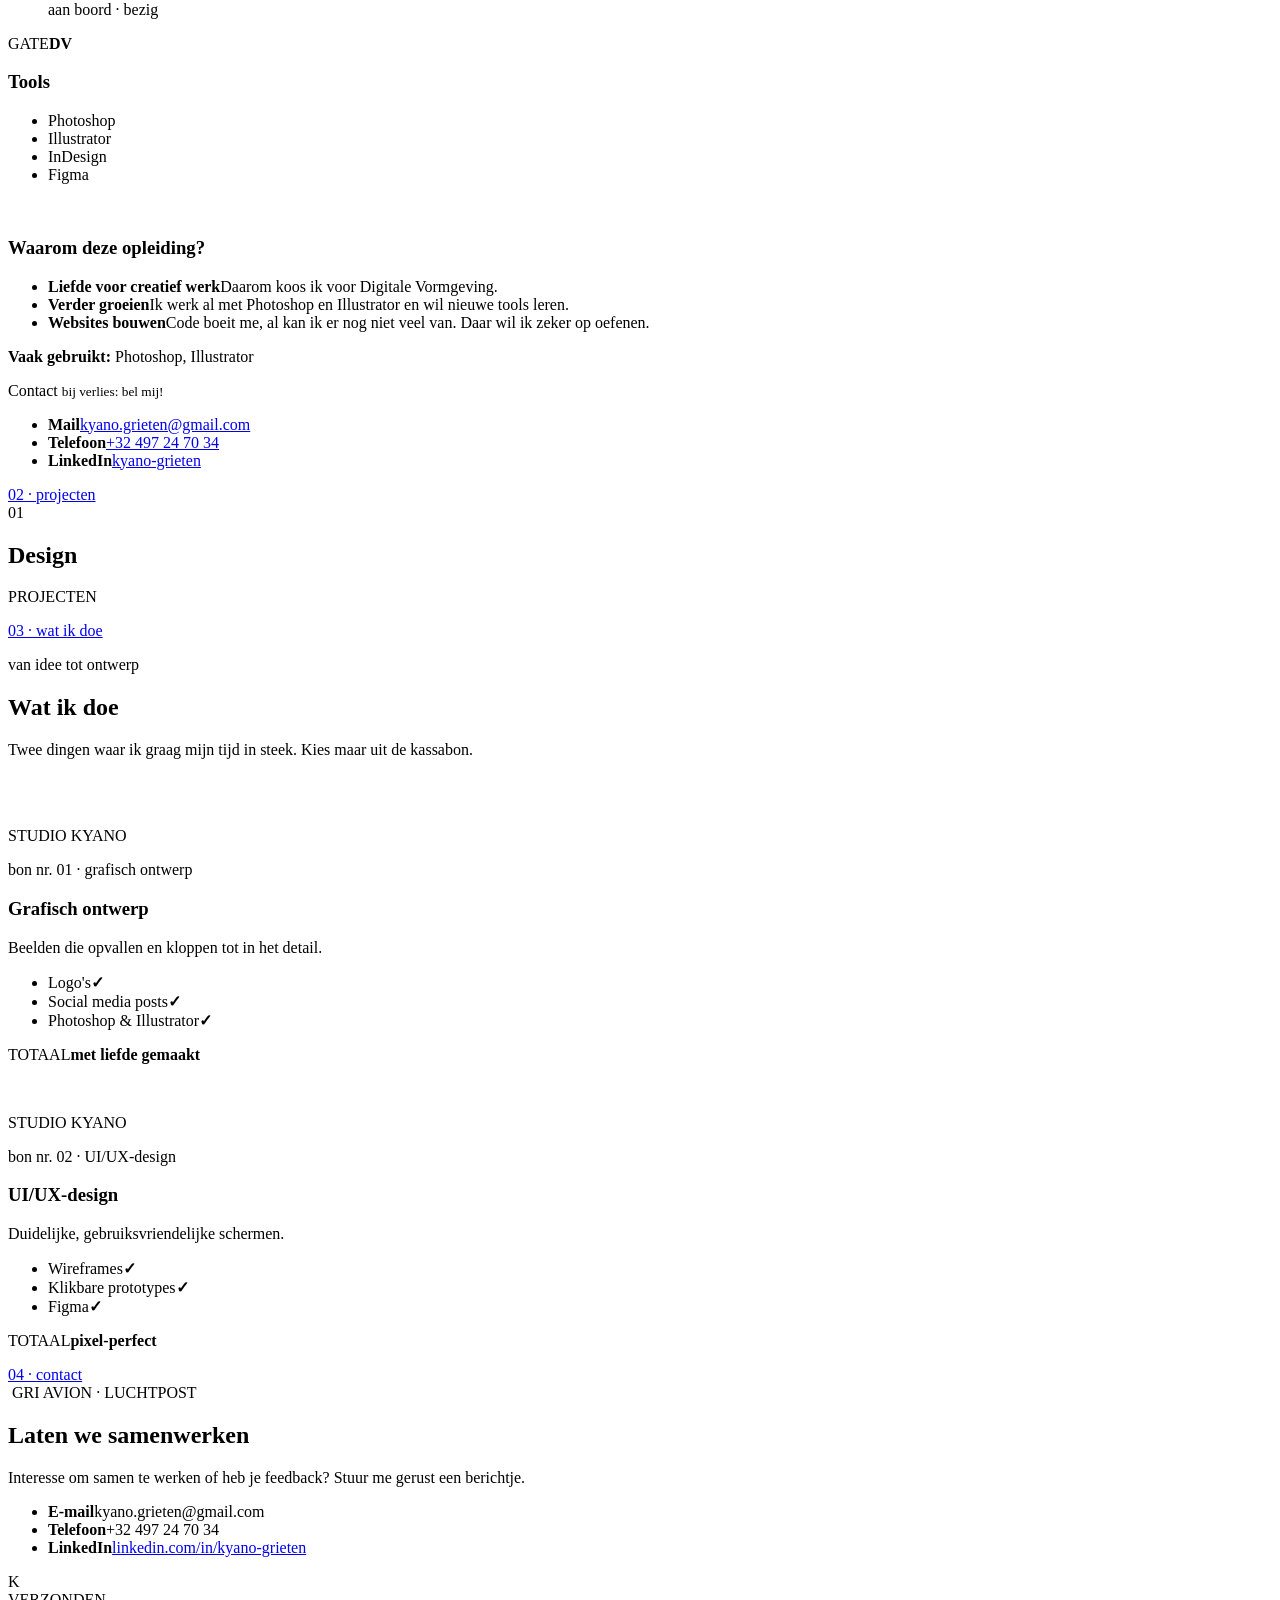
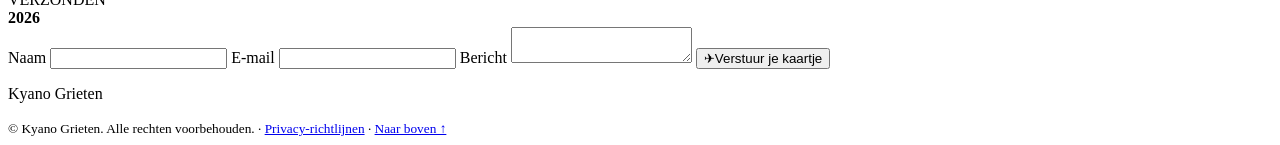
==== commit c55cc879: "compleet nieuwe portfolio" ====
--- a/index.html
+++ b/index.html
@@ -1,261 +1,335 @@
-<!doctype html>
+<!DOCTYPE html>
 <html lang="nl">
 <head>
-    <meta charset="UTF-8">
-    <meta name="viewport" content="width=device-width, initial-scale=1.0">
-    <title>Kyano Grieten</title>
-    <link rel="icon" href="./images/favicon.png">
-    <link rel="stylesheet" href="./style.css">
-    <script defer src="./script.js"></script>
+  <meta charset="utf-8">
+  <meta name="viewport" content="width=device-width, initial-scale=1">
+  <title>Kyano Grieten · Portfolio</title>
+  <link rel="icon" href="afbeeldingen/favicon.svg" type="image/svg+xml">
+  <link rel="icon" href="afbeeldingen/favicon.png" type="image/png">
+  <meta name="description" content="Portfolio van Kyano Grieten, student Digitale Vormgeving aan PXL: design en front-end development.">
+
+  <link rel="preconnect" href="https://fonts.googleapis.com">
+  <link rel="preconnect" href="https://fonts.gstatic.com" crossorigin>
+  <link rel="stylesheet" href="https://fonts.googleapis.com/css2?family=Bagel+Fat+One&family=Caveat:wght@600;700&family=Courier+Prime:wght@400;700&family=DM+Sans:wght@400;700&family=Fredoka:wght@700&family=Gochi+Hand&display=swap">
+
+  <link rel="stylesheet" href="css/01-variabelen.css">
+  <link rel="stylesheet" href="css/02-basis.css">
+  <link rel="stylesheet" href="css/03-componenten.css">
+  <link rel="stylesheet" href="css/04-secties.css">
+  <link rel="stylesheet" href="css/05-responsive.css">
+  <link rel="stylesheet" href="css/06-animaties.css">
 </head>
-
 <body>
 
-<header class="site-header" id="top">
-    <div class="container header-inner">
-        <a href="#home" class="home">
-            <span class="name">Kyano Grieten</span>
-        </a>
-
-        <nav id="site-nav" class="site-nav">
-            <ul>
-                <li><a href="#home">Home</a></li>
-                <li><a href="#about">Over mij</a></li>
-                <li><a href="#projects">Projecten</a></li>
-                <li><a href="#special">Speciaal</a></li>
-                <li><a href="#contact">Contacteer</a></li>
-                <li><a href="wpl1enwpl2.html">WPL1 & WPL2</a></li>
-            </ul>
-        </nav>
-        <button id="hamburger" class="hamburger">☰</button>
-    </div>
+<header class="nav">
+  <div class="binnen">
+    <ul>
+      <li><a href="#home">Home</a></li>
+      <li><a href="#over-mij">Over mij</a></li>
+      <li><a href="#projecten">Projecten</a></li>
+    </ul>
+    <a class="logo" href="#home">Kyano Grieten</a>
+    <ul>
+      <li><a href="#diensten">Wat ik doe</a></li>
+      <li><a href="#contact">Contact</a></li>
+      <li><a href="wpl1-en-wpl2.html">WPL1 &amp; WPL2</a></li>
+    </ul>
+  </div>
 </header>
 
-<main id="main">
-    <section id="home" class="hero">
-        <div class="container hero-grid">
-            <figure class="hero-media">
-                <img src="./images/hero-image.jpg" alt="portretafbeelding" width="1200" height="550"/>
-            </figure>
-
-            <div class="hero-content">
-                <h1 class="hero-title">
-                    <span class="accent">Mijn</span> Portfolio
-                </h1>
-                <p class="hero-text">
-                    Ik combineer creativiteit en techniek om ideeën tot leven te brengen. Scroll verder en ontdek mijn
-                    werk in design en front-end development.
-                </p>
-
-                <div class="hero-projects">
-                    <a class="button button-primary" href="#projects">Ontdek projecten</a>
-                </div>
-            </div>
+<main>
+
+<section class="hero opening" id="home">
+ <div class="opening-sticky">
+
+  <div class="binnenkant">
+    <div class="inhoudkaart">
+      <img class="knijper groot" src="afbeeldingen/decoratie/knijper.svg" alt="">
+      <p class="hi">hey, ik ben kyano!</p>
+      <h2>Inhoud</h2>
+      <ol class="inhoud">
+        <li><a href="#over-mij"><span>01</span>Over mij</a></li>
+        <li><a href="#projecten"><span>02</span>Projecten</a></li>
+        <li><a href="#diensten"><span>03</span>Wat ik doe</a></li>
+        <li><a href="#contact"><span>04</span>Contact</a></li>
+      </ol>
+      <p class="intro-kort">Ik combineer creativiteit en technologie om ideeën tot leven te brengen.</p>
+      <a class="knop" href="#over-mij">Open het dossier <span class="stuiter">↓</span></a>
+      <img class="krabbel-doodle" src="afbeeldingen/stickers/doodles.svg" alt="">
+    </div>
+  </div>
+
+  <div class="bord-wrap omslag" id="omslag">
+    <img class="knijper groot wiebel" src="afbeeldingen/decoratie/knijper.svg" alt="">
+
+    <div class="bord">
+      <span class="gaatjes" aria-hidden="true"></span>
+
+      <h1 class="bolletters" aria-label="Mijn portfolio">
+        <span class="regel">
+          <span class="l" style="--i:0">P</span><span class="l" style="--i:1">o</span><span class="l" style="--i:2">r</span><span class="l" style="--i:3">t</span>
+        </span>
+        <span class="regel inspring">
+          <span class="l" style="--i:4">f</span><span class="l" style="--i:5">o</span><span class="l" style="--i:6">l</span><span class="l" style="--i:7">i</span><span class="l" style="--i:8">o</span>
+        </span>
+      </h1>
+
+      <div class="selectie plak" style="--d:.9s">
+        <span>2026</span>
+        <i></i><i></i><i></i><i></i>
+      </div>
+      <img class="cursor" src="afbeeldingen/decoratie/cursor.svg" alt="">
+
+    </div>
+
+    <figure class="tekensticker st-vliegtuig plak" style="--d:.2s">
+      <img src="afbeeldingen/stickers/vliegtuig.svg" alt="">
+    </figure>
+    <figure class="tekensticker st-pas plak" style="--d:.35s">
+      <img src="afbeeldingen/stickers/reispas.svg" alt="">
+    </figure>
+    <figure class="tekensticker st-klapper plak" style="--d:.5s">
+      <img src="afbeeldingen/stickers/klapper.svg" alt="">
+    </figure>
+    <figure class="tekensticker st-plaat plak" style="--d:.65s">
+      <img src="afbeeldingen/stickers/plaat.svg" alt="">
+    </figure>
+    <figure class="tekensticker st-camera plak" style="--d:.8s">
+      <img src="afbeeldingen/stickers/camera.svg" alt="">
+    </figure>
+
+    <img class="paperclip-los wiebel" src="afbeeldingen/decoratie/paperclip.svg" alt="">
+  </div>
+
+  <a class="scrollhint" href="#over-mij">scroll om de map te openen <span>↓</span></a>
+ </div>
+</section>
+
+<div class="dossiers">
+<div class="kast-binnen">
+
+<span class="anker" id="over-mij"></span>
+<div class="dossier-map" data-map="01">
+  <a class="map-tab" href="#over-mij">01 · over mij</a>
+  <div class="map-binnen">
+<section class="vel over">
+  <div class="scheurvel een-vel">
+    <img class="plakker wiebel" src="afbeeldingen/decoratie/ster-blauw.svg" alt="" style="left:50%;top:90%;width:46px">
+    <img class="plakker wiebel" src="afbeeldingen/decoratie/ster-geel.svg" alt="" style="right:30%;top:68%;width:40px">
+
+    <div class="om-pas">
+      <div class="badge-wrap">
+        <span class="koord" aria-hidden="true"></span>
+        <div class="pas">
+          <span class="badge-gat" aria-hidden="true"></span>
+          <p class="pas-kop">PORTFOLIO PAS<small>Nr. KG-2026</small></p>
+          <div class="pas-foto fotozon"><img src="afbeeldingen/profiel/kyano.png" alt="Foto van Kyano Grieten"></div>
+          <dl class="pas-velden">
+            <div><dt>Naam</dt><dd>Kyano Grieten</dd></div>
+            <div><dt>Leeftijd</dt><dd>19 jaar</dd></div>
+          </dl>
+          <p class="handtekening">Kyano</p>
         </div>
-    </section>
-
-    <section id="about" class="section section-about">
-        <div class="container grid-2">
-            <div>
-                <h2>Over mij</h2>
-                <p>
-                    Hey! Ik ben <strong>Kyano Grieten</strong>, een 19 jarige student Digitale Vormgeving aan PXL, met
-                    een passie
-                    voor creatief design en programmeren. Ik combineer technische skills met een oog voor detail en
-                    mooie interface
-                    Persoonlijk hou ik het meeste van design en is design ook mijn sterkte, maar ik vind het ook leuk om
-                    te programmeren en zo mijn ontwerpen tot leven te brengen.
-                </p>
-                <ul class="badges" aria-label="Sterktes">
-                    <li>Creatief</li>
-                    <li>Precisiegericht</li>
-                    <li>Kwaliteitsgericht</li>
-                </ul>
-            </div>
-            <div>
-                <h3>Waarom deze opleiding?</h3>
-                <p>
-                    Ik koos voor <em>Digitale Vormgeving</em> omdat ik graag creatief bezig ben. Ik heb al wat ervaring
-                    met programma's zoals Adobe Photoshop en Illustrator, maar ik wil mijn skills verder ontwikkelen en
-                    nieuwe tools leren kennen. Daarnaast ben ik ook geïnteresseerd in webontwikkeling en wil ik leren
-                    hoe ik mijn ontwerpen kan omzetten in functionele websites en applicaties.
-                </p>
-                <p class="note">
-                    Tools die ik regelmatig gebruik: Webstorm, GitHub, Adobe Photoshop, Adobe Illustrator, AI.
-                </p>
-            </div>
+      </div>
+    </div>
+
+    <div class="om-intro">
+      <h2 class="hey">Hey, ik ben Kyano!</h2>
+      <p>Ik ben 19 jaar en student Digitale Vormgeving aan PXL. Ik heb een passie voor creatief ontwerp: ik combineer technische skills met een oog voor detail en mooie interfaces.</p>
+      <p>Design is mijn grootste sterkte, en ik vind het heerlijk om een idee helemaal uit te werken tot het klopt.</p>
+
+      <h3 class="kop">Eigenschappen</h3>
+
+      <div class="check">
+        <p class="check-kop">BAGAGECHECK <span>✓ klaar voor vertrek</span></p>
+        <ul>
+          <li><b>Creatief</b><span>ideeën, kleur en vorm</span></li>
+          <li><b>Precisiegericht</b><span>elke pixel telt</span></li>
+          <li><b>Kwaliteitsgericht</b><span>pas af als het klopt</span></li>
+        </ul>
+      </div>
+
+      <h3 class="kop">Talen</h3>
+      <div class="stempels">
+        <div class="taalstempel st-rond"><b>NL</b><span>Nederlands</span><small>100%</small></div>
+        <div class="taalstempel st-recht"><b>EN</b><span>Engels</span><small>100%</small></div>
+        <div class="taalstempel st-ovaal"><b>FR</b><span>Frans</span><small>10%</small></div>
+      </div>
+    </div>
+
+    <div class="om-reis">
+      <h3 class="kop">Opleiding</h3>
+      <div class="ticket-pas">
+        <div class="tp-hoofd">
+          <span class="tp-label">Instapkaart</span>
+          <div class="tp-route"><b>IK</b><span class="tp-lijn" aria-hidden="true">✈</span><b>DV</b></div>
+          <dl>
+            <div><dt>Bestemming</dt><dd>Digitale Vormgeving</dd></div>
+            <div><dt>School</dt><dd>PXL</dd></div>
+            <div><dt>Status</dt><dd class="tp-status">aan boord · bezig</dd></div>
+          </dl>
         </div>
-    </section>
-
-    <section id="projects" class="section section-projects">
-        <div class="container">
-            <div class="section-head">
-                <h2>Projecten</h2>
-                <div class="filters" role="tablist" aria-label="Projectfilter">
-                    <button class="filter is-active" data-filter="all" role="tab" aria-selected="true">Alle</button>
-                    <button class="filter" data-filter="school" role="tab">School</button>
-                    <button class="filter" data-filter="niet-school" role="tab">Niet‑school</button>
-                </div>
-            </div>
-
-            <div class="cards">
-                <article class="card" data-category="school">
-                    <img class="card-img" src="./images/image0.png" alt="Take-away website" width="960"
-                         height="300"/>
-                    <div class="card-body">
-                        <h3 class="card-title">Take-away website</h3>
-                        <p class="card-meta">
-                            Vak: <strong>Scripting</strong> · Rol: <strong>Developer</strong>
-                        </p>
-                        <p>
-                            Werkende website voor een fictieve take-away zaak. Gemaakt met HTML, CSS en JavaScript voor
-                            het examen Scripting.
-                        </p>
-                        <ul class="tags">
-                            <li>HTML</li>
-                            <li>CSS</li>
-                            <li>Javascript</li>
-                        </ul>
-                    </div>
-                </article>
-
-                <article class="card" data-category="school">
-                    <img class="card-img" src="./images/image1.png" alt="portfolio" width="960"
-                         height="300"/>
-                    <div class="card-body">
-                        <h3 class="card-title">Portfolio website</h3>
-                        <p class="card-meta">
-                            Vak: <strong>Werkplekleren 1</strong> · Rol: <strong>Developer</strong>
-                        </p>
-                        <p>
-                            Mijn portfolio website die ik zelf ontworpen en ontwikkeld heb met HTML, CSS en JavaScript.
-                        </p>
-                        <ul class="tags">
-                            <li>HTML</li>
-                            <li>CSS</li>
-                            <li>Javascript</li>
-                        </ul>
-                    </div>
-                </article>
-
-                <article class="card" data-category="school">
-                    <img class="card-img" src="./images/image2.jpg" alt="social media post" width="960"
-                         height="750"/>
-                    <div class="card-body">
-                        <h3 class="card-title">Social media post Monolith</h3>
-                        <p class="card-meta">
-                            Vak: <strong>Graphic Skills 2</strong> · Rol: <strong>Ontwerper</strong>
-                        </p>
-                        <p>
-                            Social media post gemaakt voor een fictief AI gegenereerd
-                            drankje met verschillende smaken.
-                        </p>
-                        <ul class="tags">
-                            <li>Illustrator</li>
-                            <li>Photoshop</li>
-                            <li>AI</li>
-                        </ul>
-                    </div>
-                </article>
-
-                <article class="card" data-category="niet-school">
-                    <img class="card-img" src="./images/image3.png" alt="logo bar" width="960"
-                         height="750"/>
-                    <div class="card-body">
-                        <h3 class="card-title">Logo 'Bar Puur'</h3>
-                        <p>
-                            Logo ontworpen voor de zomer bar van een neef gelegen aan een kasteel. Geinspireerd door andere logo's zoals 'bar looi'. Gemaakt
-                            met Adobe
-                            Illustrator en photoshop.
-                        </p>
-                        <ul class="tags">
-                            <li>Photoshop</li>
-                            <li>Illustrator</li>
-                            <li>Precisie</li>
-                        </ul>
-                    </div>
-                </article>
-            </div>
-        </div>
-    </section>
-
-    <section id="special" class="section section-special">
-        <div class="container grid-2">
-
-            <section id="languages" class="section">
-                <div class="skills-col">
-                    <h2>Talen</h2>
-
-                    <div class="skill" role="group">
-                        <div class="skill-row">
-                            <span id="taal-nl" class="skill-label">Nederlands</span>
-                            <span class="skill__value" aria-hidden="true">100%</span>
-                        </div>
-                        <div class="skill-bar" role="progressbar">
-                            <span class="skill-fill" style="--level: 100%"></span>
-                        </div>
-                    </div>
-
-                    <div class="skill" role="group">
-                        <div class="skill-row">
-                            <span id="taal-en" class="skill-label">Engels</span>
-                            <span class="skill-value" aria-hidden="true">100%</span>
-                        </div>
-                        <div class="skill-bar" role="progressbar">
-                            <span class="skill-fill" style="--level: 100%"></span>
-                        </div>
-                    </div>
-
-                    <div class="skill" role="group">
-                        <div class="skill-row">
-                            <span id="taal-fr" class="skill-label">Frans</span>
-                            <span class="skill-value" aria-hidden="true">10%</span>
-                        </div>
-                        <div class="skill-bar" role="progressbar">
-                            <span class="skill-fill" style="--level: 10%"></span>
-                        </div>
-                    </div>
-                </div>
-            </section>
-
-            <div>
-                <h3>Tools & skills</h3>
-                <ul class="tools">
-                    <li>Webstorm</li>
-                    <li>GitHub</li>
-                    <li>Figma</li>
-                    <li>Adobe Photoshop</li>
-                    <li>Adobe InDesign</li>
-                    <li>Adobe Illustrator</li>
-                </ul>
-            </div>
-        </div>
-    </section>
-
-    <section id="contact" class="section section-contact">
-        <div class="container">
-            <h2>Contacteer</h2>
-            <p>
-                Zin om samen te werken of feedback te geven?
-                <a href="mailto:kyano.grieten@gmail.com">kyano.grieten@gmail.com</a>
-            </p>
-            <ul class="contact-list">
-                <li><a href="https://github.com/kyanogr" target="_blank">GitHub</a></li>
-                <li><a href="https://www.linkedin.com/in/kyano-grieten-a18251410/?locale=nl" target="_blank">LinkedIn</a></li>
-                <li><a href="wpl1enwpl2.html">/WPL1 & WPL2</a> (WPL1: situering DVO en eindreflectie · WPL2: case, mijn aandeel, reflectie en deliverables)</li>
-            </ul>
-        </div>
-    </section>
+        <div class="tp-strook" aria-hidden="true"><span>GATE</span><b>DV</b><i class="tp-code"></i></div>
+      </div>
+
+      <h3 class="kop">Tools</h3>
+      <ul class="toolrij">
+        <li><span class="tool" style="--c:#31a8ff;--t:#001e36"><img src="afbeeldingen/tools/photoshop.png" alt=""></span>Photoshop</li>
+        <li><span class="tool" style="--c:#ff9a00;--t:#330000"><img src="afbeeldingen/tools/illustrator.png" alt=""></span>Illustrator</li>
+        <li><span class="tool" style="--c:#ff3366;--t:#49021f"><img src="afbeeldingen/tools/indesign.png" alt=""></span>InDesign</li>
+        <li><span class="tool" style="--c:#a259ff;--t:#1e1e1e"><img src="afbeeldingen/tools/figma.png" alt=""></span>Figma</li>
+      </ul>
+    </div>
+
+    <div class="om-waarom">
+      <div class="notitie-blad">
+        <img class="clip" src="afbeeldingen/decoratie/paperclip.svg" alt="">
+        <h3>Waarom deze opleiding?</h3>
+        <ul>
+          <li><b>Liefde voor creatief werk</b>Daarom koos ik voor Digitale Vormgeving.</li>
+          <li><b>Verder groeien</b>Ik werk al met Photoshop en Illustrator en wil nieuwe tools leren.</li>
+          <li><b>Websites bouwen</b>Code boeit me, al kan ik er nog niet veel van. Daar wil ik zeker op oefenen.</li>
+        </ul>
+        <p class="vaak"><b>Vaak gebruikt:</b> Photoshop, Illustrator</p>
+      </div>
+      <div class="bagagelabel">
+        <span class="label-gat" aria-hidden="true"></span>
+        <p class="label-kop">Contact <small>bij verlies: bel mij!</small></p>
+        <ul>
+          <li><b>Mail</b><a href="mailto:kyano.grieten@gmail.com">kyano.grieten@gmail.com</a></li>
+          <li><b>Telefoon</b><a href="tel:+32497247034">+32 497 24 70 34</a></li>
+          <li><b>LinkedIn</b><a href="https://www.linkedin.com/in/kyano-grieten-a18251410/?locale=nl">kyano-grieten</a></li>
+        </ul>
+      </div>
+    </div>
+  </div>
+</section>
+  </div>
+</div>
+
+<span class="anker" id="projecten"></span>
+<div class="dossier-map" data-map="02">
+  <a class="map-tab" href="#projecten">02 · projecten</a>
+  <div class="map-binnen">
+<section class="vel werk">
+  <div class="krijtband">
+  <div class="binnen">
+    <div class="werkkop">
+      <span class="nummer" data-in>01</span>
+      <h2 class="veeg" data-in style="--d:.15s">Design</h2>
+      <p class="blokletters" data-in style="--d:.3s">PROJECTEN</p>
+    </div>
+
+    <ul class="labels" id="filters" aria-label="Filter projecten"></ul>
+    <ul class="raster" id="projectraster"></ul>
+  </div>
+  </div>
+</section>
+  </div>
+</div>
+
+<span class="anker" id="diensten"></span>
+<div class="dossier-map" data-map="03">
+  <a class="map-tab" href="#diensten">03 · wat ik doe</a>
+  <div class="map-binnen">
+<section class="vel band diensten">
+  <div class="doe">
+    <div class="doe-kop" data-in>
+      <p class="script">van idee tot ontwerp</p>
+      <h2>Wat ik doe</h2>
+      <p>Twee dingen waar ik graag mijn tijd in steek. Kies maar uit de kassabon.</p>
+      <img class="doe-doodle" src="afbeeldingen/stickers/doodles.svg" alt="">
+    </div>
+
+    <div class="bon-wrap" data-in style="--d:.1s">
+    <img class="punaise" src="afbeeldingen/decoratie/punaise.svg" alt="">
+    <article class="bon">
+      <p class="bon-zaak">STUDIO KYANO</p>
+      <p class="bon-sub">bon nr. 01 · grafisch ontwerp</p>
+      <h3>Grafisch ontwerp</h3>
+      <p class="bon-tekst">Beelden die opvallen en kloppen tot in het detail.</p>
+      <ul>
+        <li><span>Logo's</span><b>✓</b></li>
+        <li><span>Social media posts</span><b>✓</b></li>
+        <li><span>Photoshop &amp; Illustrator</span><b>✓</b></li>
+      </ul>
+      <p class="bon-totaal"><span>TOTAAL</span><b>met liefde gemaakt</b></p>
+      <i class="bon-code" aria-hidden="true"></i>
+    </article>
+    </div>
+
+    <div class="bon-wrap bon-2" data-in style="--d:.2s">
+    <img class="punaise" src="afbeeldingen/decoratie/punaise.svg" alt="">
+    <article class="bon">
+      <p class="bon-zaak">STUDIO KYANO</p>
+      <p class="bon-sub">bon nr. 02 · UI/UX-design</p>
+      <h3>UI/UX-design</h3>
+      <p class="bon-tekst">Duidelijke, gebruiksvriendelijke schermen.</p>
+      <ul>
+        <li><span>Wireframes</span><b>✓</b></li>
+        <li><span>Klikbare prototypes</span><b>✓</b></li>
+        <li><span>Figma</span><b>✓</b></li>
+      </ul>
+      <p class="bon-totaal"><span>TOTAAL</span><b>pixel-perfect</b></p>
+      <i class="bon-code" aria-hidden="true"></i>
+    </article>
+    </div>
+  </div>
+</section>
+  </div>
+</div>
+
+<span class="anker" id="contact"></span>
+<div class="dossier-map" data-map="04">
+  <a class="map-tab" href="#contact">04 · contact</a>
+  <div class="map-binnen">
+<section class="vel band contact">
+  <div class="papier ansicht luchtpost" data-in>
+    <img class="ansicht-clip" src="afbeeldingen/decoratie/paperclip.svg" alt="">
+    <span class="par-avion" aria-hidden="true">GRI AVION · LUCHTPOST</span>
+    <div class="links">
+      <h2>Laten we samenwerken</h2>
+      <p>Interesse om samen te werken of heb je feedback? Stuur me gerust een berichtje.</p>
+      <ul class="contactlijst">
+        <li><b>E-mail</b>kyano.grieten@gmail.com</li>
+        <li><b>Telefoon</b>+32 497 24 70 34</li>
+        <li><b>LinkedIn</b><a href="https://www.linkedin.com/in/kyano-grieten-a18251410/?locale=nl">linkedin.com/in/kyano-grieten</a></li>
+      </ul>
+    </div>
+    <div>
+      <div class="zegel-hoek">
+        <div class="postzegel">K</div>
+        <span class="poststempel" aria-hidden="true">VERZONDEN<br><b>2026</b></span>
+      </div>
+      <form id="contactformulier" action="https://formspree.io/f/xdegyqde" method="POST" novalidate>
+        <input type="hidden" name="_subject" value="Nieuw kaartje via je portfolio">
+        <label for="naam">Naam</label>
+        <input id="naam" name="naam" autocomplete="name">
+        <label for="email">E-mail</label>
+        <input id="email" name="email" type="email" autocomplete="email">
+        <label for="bericht">Bericht</label>
+        <textarea id="bericht" name="bericht"></textarea>
+        <button class="knop post-knop" type="submit"><span class="post-icoon" aria-hidden="true">✈</span>Verstuur je kaartje</button>
+        <p class="formmelding" role="status"></p>
+      </form>
+    </div>
+  </div>
+</section>
+  </div>
+</div>
+
+</div>
+</div>
+
 </main>
 
-<footer class="site-footer">
-    <div class="container footer-inner">
-        <p>© <span id="year"></span> Kyano Grieten. Alle rechten voorbehouden.</p>
-        <nav>
-            <a href="privacy.txt">Privacy‑richtlijnen</a>
-        </nav>
-    </div>
+<footer class="footer">
+  <p class="groot">Kyano Grieten</p>
+  <small>© Kyano Grieten. Alle rechten voorbehouden. · <a href="privacy.txt">Privacy-richtlijnen</a> · <a href="#home">Naar boven ↑</a></small>
 </footer>
-<button id="scrollToTop" title="Ga naar boven">↑</button>
+
+<script src="js/projecten.js"></script>
+<script src="js/animaties.js"></script>
+<script src="js/main.js"></script>
 </body>
-</html>+</html>
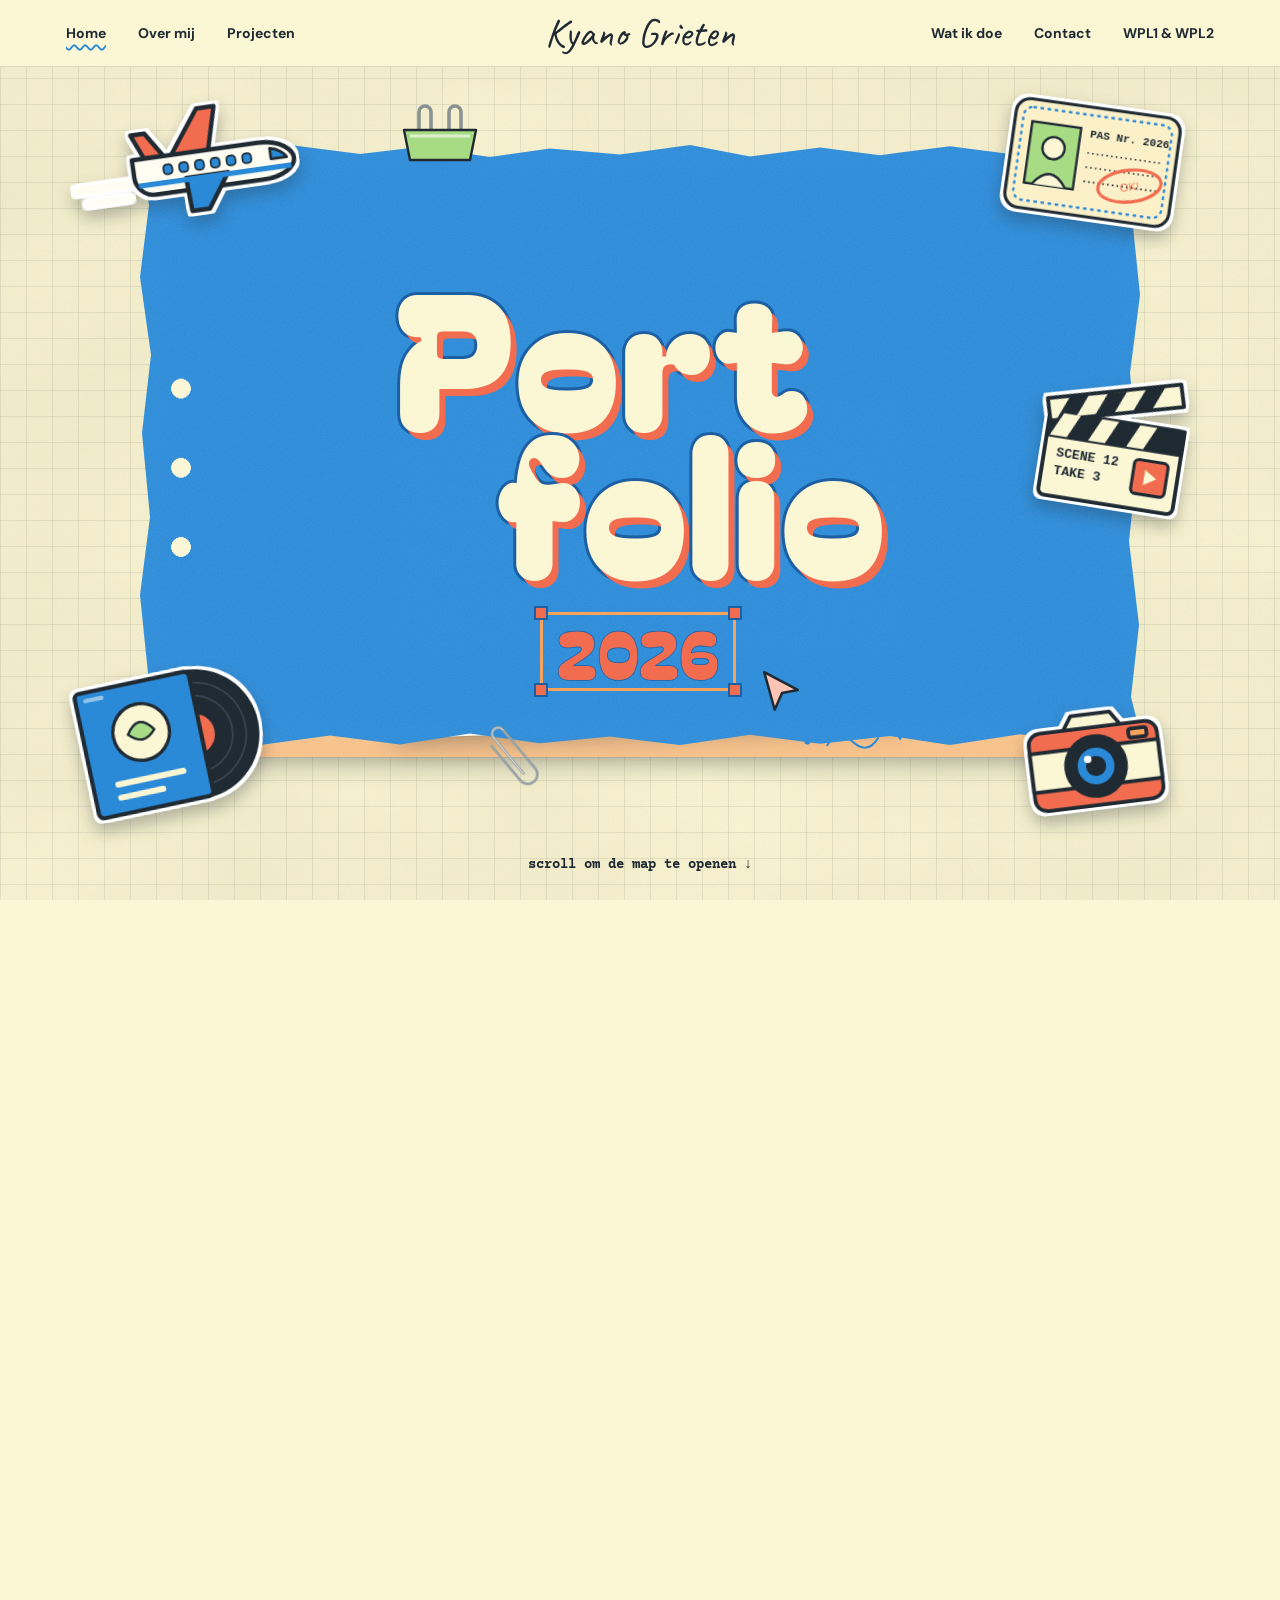
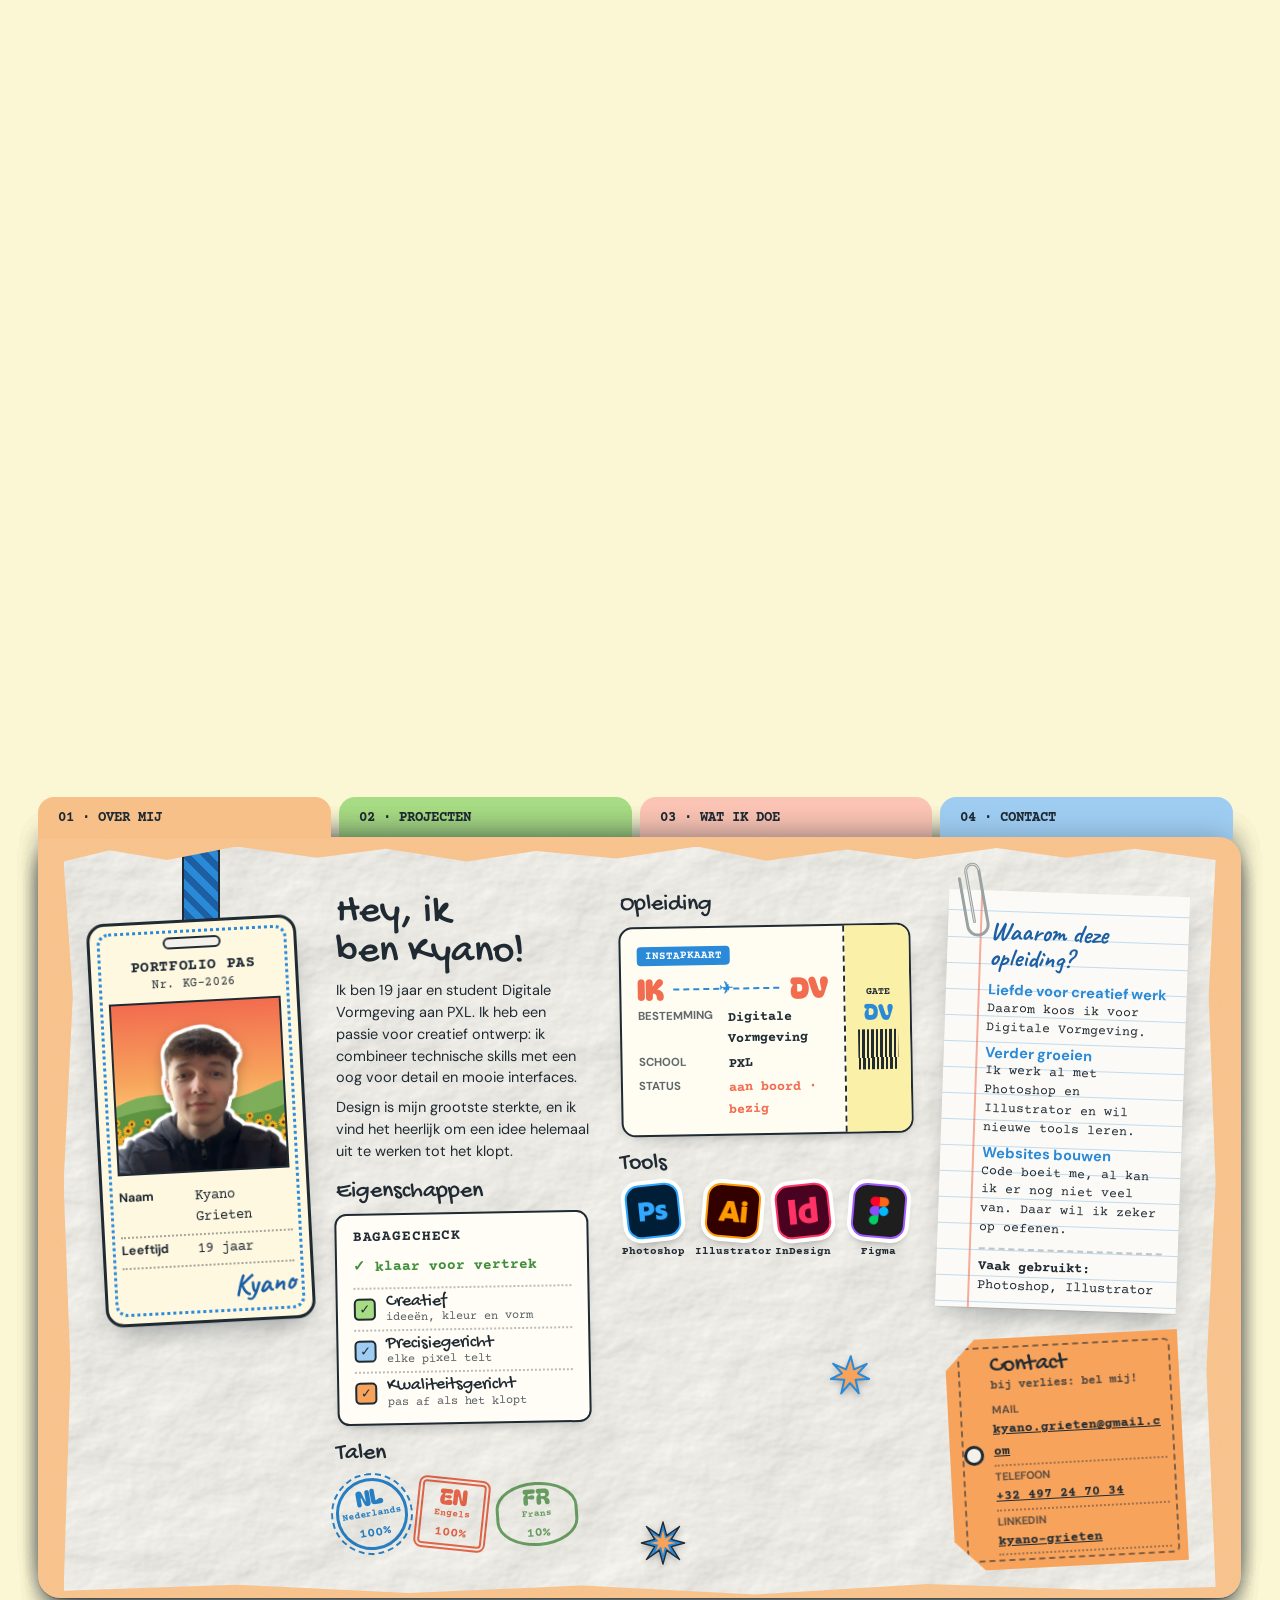
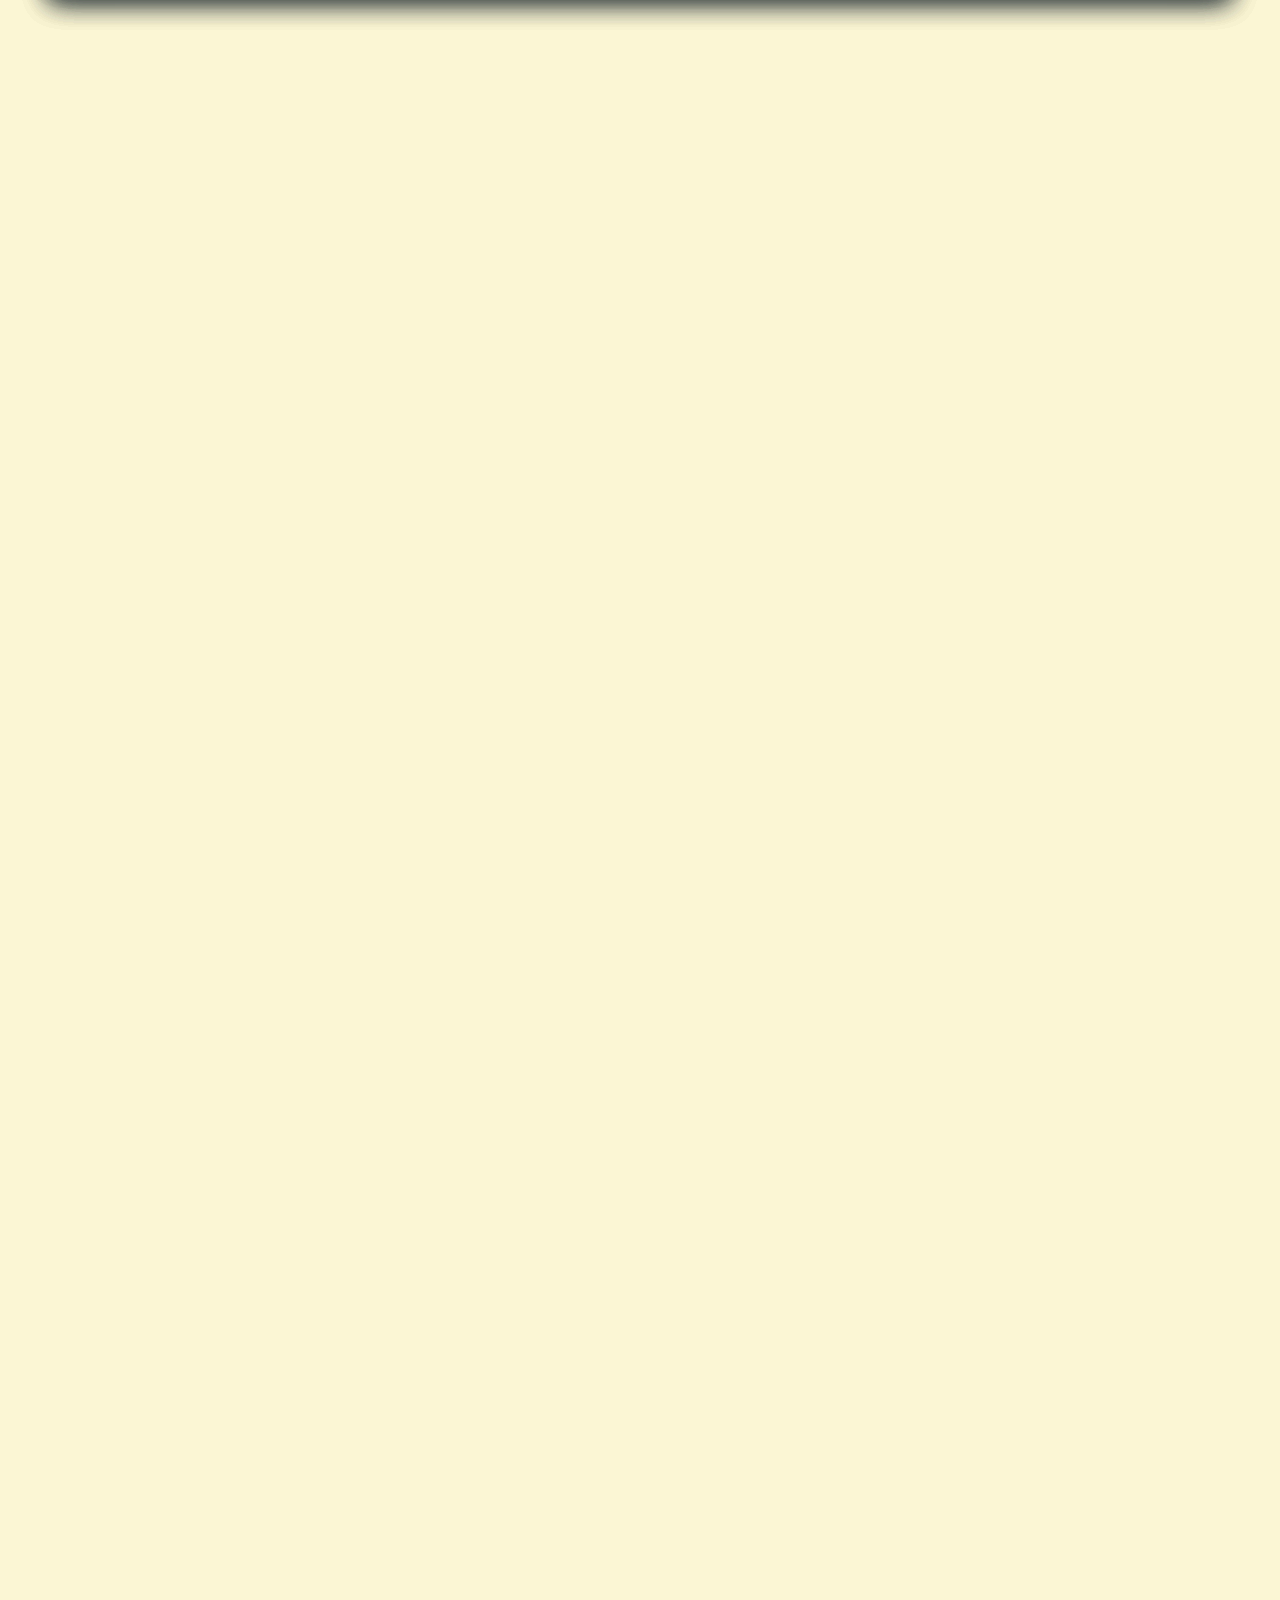
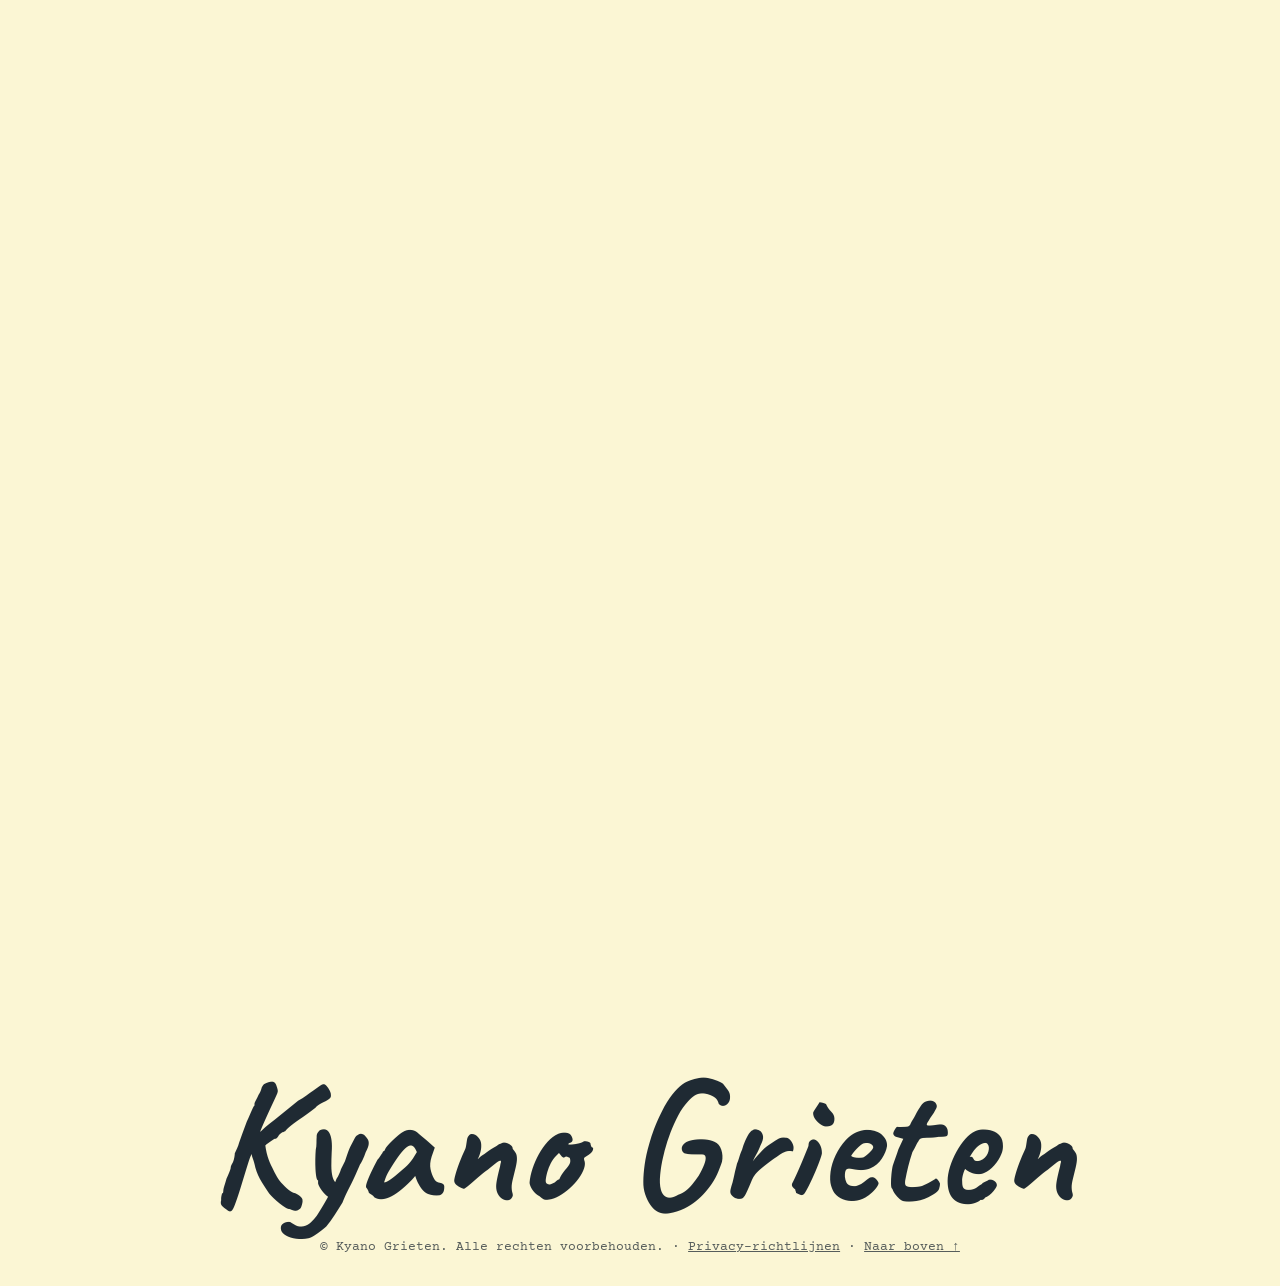
==== commit a2f39160: "favicon update" ====
--- a/index.html
+++ b/index.html
@@ -2,10 +2,9 @@
 <html lang="nl">
 <head>
   <meta charset="utf-8">
+  <link rel="icon" href="./afbeeldingen/favicon.png">
   <meta name="viewport" content="width=device-width, initial-scale=1">
   <title>Kyano Grieten · Portfolio</title>
-  <link rel="icon" href="afbeeldingen/favicon.svg" type="image/svg+xml">
-  <link rel="icon" href="afbeeldingen/favicon.png" type="image/png">
   <meta name="description" content="Portfolio van Kyano Grieten, student Digitale Vormgeving aan PXL: design en front-end development.">
 
   <link rel="preconnect" href="https://fonts.googleapis.com">
--- a/css/01-variabelen.css
+++ b/css/01-variabelen.css
@@ -0,0 +1,47 @@
+:root {
+  color-scheme: light;
+
+  --creme:   #fbf6d4;
+  --grijs:   #f3f1ea;
+  --inkt:    #1f2a33;
+
+  --blauw:        #2a8ad8;
+  --blauw-donker: #1c5fa3;
+  --koraal:       #f26c4f;
+  --oranje:       #f7a35c;
+  --groen:        #a8dc84;
+  --groen-zacht:  #cfeab8;
+  --map:          #f7c088;
+  --koraal-zacht: #fbc4b4;
+  --geel-zacht:   #fbf0a8;
+
+  --bg:      var(--creme);
+  --tekst:   var(--inkt);
+  --raster:  rgba(31,42,51,.09);
+  --papier:  #fffdf2;
+  --papier-tekst: var(--inkt);
+  --schaduw: 0 1px 0 rgba(31,42,51,.08), 0 14px 26px -10px rgba(31,42,51,.4);
+  --schaduw-klein: 0 6px 14px -8px rgba(31,42,51,.45);
+
+  --papierbeeld: url("data:image/svg+xml,%3Csvg xmlns='http://www.w3.org/2000/svg' width='1600' height='1000' preserveAspectRatio='none'%3E%3Cfilter id='a'%3E%3CfeTurbulence type='fractalNoise' baseFrequency='.004 .006' numOctaves='4' seed='3'/%3E%3CfeColorMatrix values='0 0 0 0 .35 0 0 0 0 .3 0 0 0 0 .18 0 0 0 .22 0'/%3E%3C/filter%3E%3Cfilter id='b'%3E%3CfeTurbulence type='fractalNoise' baseFrequency='.8' numOctaves='2'/%3E%3CfeColorMatrix values='0 0 0 0 .3 0 0 0 0 .25 0 0 0 0 .15 0 0 0 .12 0'/%3E%3C/filter%3E%3Crect width='100%25' height='100%25' filter='url(%23a)'/%3E%3Crect width='100%25' height='100%25' filter='url(%23b)'/%3E%3C/svg%3E");
+
+  --f-script: "Caveat", "Comic Sans MS", cursive;
+  --f-bol:    "Bagel Fat One", "Arial Black", sans-serif;
+  --f-typ:    "Courier Prime", "Courier New", monospace;
+  --f-tekst:  "DM Sans", system-ui, sans-serif;
+  --f-kop:    "Gochi Hand", "Comic Sans MS", cursive;
+
+  --korrel: url("data:image/svg+xml,%3Csvg xmlns='http://www.w3.org/2000/svg' width='160' height='160'%3E%3Cfilter id='n'%3E%3CfeTurbulence type='fractalNoise' baseFrequency='.9' numOctaves='2' stitchTiles='stitch'/%3E%3CfeColorMatrix values='0 0 0 0 1 0 0 0 0 1 0 0 0 0 1 0 0 0 .55 0'/%3E%3C/filter%3E%3Crect width='100%25' height='100%25' filter='url(%23n)'/%3E%3C/svg%3E");
+
+  --kreukels: url("data:image/svg+xml,%3Csvg xmlns='http://www.w3.org/2000/svg' width='1400' height='1000' preserveAspectRatio='none'%3E%3Cfilter id='k' x='0' y='0' width='100%25' height='100%25'%3E%3CfeTurbulence type='fractalNoise' baseFrequency='.008 .011' numOctaves='5' seed='11'/%3E%3CfeDiffuseLighting lighting-color='%23ffffff' surfaceScale='4' diffuseConstant='1.15'%3E%3CfeDistantLight azimuth='225' elevation='52'/%3E%3C/feDiffuseLighting%3E%3C/filter%3E%3Crect width='100%25' height='100%25' filter='url(%23k)'/%3E%3C/svg%3E");
+
+  --max: 1240px;
+  --navh: 67px;
+  --rand: max(5vw, 16px);
+  --radius: 6px;
+
+  --stop: .75s;
+}
+
+:root[data-theme="light"] { color-scheme: light; }
+:root[data-theme="dark"]  { color-scheme: light; }
--- a/css/02-basis.css
+++ b/css/02-basis.css
@@ -0,0 +1,72 @@
+*, *::before, *::after { box-sizing: border-box; min-width: 0; }
+
+html { scroll-behavior: smooth; scroll-padding-top: 80px; overflow-x: clip; }
+
+body {
+  margin: 0;
+  color: var(--tekst);
+  background-color: var(--bg);
+
+  background-image:
+    linear-gradient(var(--raster) 1px, transparent 1px),
+    linear-gradient(90deg, var(--raster) 1px, transparent 1px);
+  background-size: 26px 26px;
+  font: 16px/1.6 var(--f-tekst);
+  overflow-x: clip;
+  position: relative; isolation: isolate;
+}
+
+body::before {
+  content: ""; position: fixed; inset: 0; z-index: -1; pointer-events: none;
+  background: var(--papierbeeld) center / cover no-repeat;
+  opacity: .55;
+}
+
+img, svg { display: block; max-width: 100%; }
+
+a { color: inherit; }
+
+h1, h2, h3 { margin: 0; line-height: 1.05; text-wrap: balance; }
+
+h2 {
+  font-family: var(--f-bol);
+  font-weight: 400;
+  font-size: clamp(32px, 5vw, 52px);
+}
+
+h3 { font-size: 20px; font-weight: 700; }
+
+p { margin: 0 0 1em; max-width: 64ch; }
+
+.band { padding: clamp(48px, 7vw, 104px) var(--rand); position: relative; }
+.binnen { max-width: var(--max); margin-inline: auto; }
+
+.sectiekop { display: flex; align-items: end; gap: 16px; flex-wrap: wrap; margin-bottom: clamp(28px, 4vw, 48px); }
+.sectiekop .script { font-family: var(--f-script); font-size: clamp(28px, 4vw, 40px); color: var(--blauw); line-height: 1; }
+
+.knop {
+  display: inline-flex; align-items: center; justify-content: center; gap: 8px;
+  min-height: 44px; padding: 10px 22px;
+  font: 700 15px/1 var(--f-tekst);
+  color: var(--inkt); background: var(--oranje);
+  border: 2px solid var(--inkt); border-radius: 999px;
+  text-decoration: none; cursor: pointer;
+  box-shadow: 3px 3px 0 var(--inkt);
+  transition: transform .15s, box-shadow .15s;
+}
+.knop:hover { transform: translate(-2px, -2px); box-shadow: 5px 5px 0 var(--inkt); }
+.knop:active { transform: translate(2px, 2px); box-shadow: 1px 1px 0 var(--inkt); }
+.knop.licht { background: var(--papier); }
+
+:focus-visible { outline: 3px solid var(--blauw); outline-offset: 3px; }
+
+.verborgen { position: absolute; width: 1px; height: 1px; overflow: hidden; clip: rect(0 0 0 0); }
+
+.voorbeeld-melding {
+  font: 13px/1.4 var(--f-typ); opacity: .7; text-align: center; margin: 0 auto;
+}
+
+@media (prefers-reduced-motion: reduce) {
+  *, *::before, *::after { animation: none !important; transition: none !important; }
+  html { scroll-behavior: auto; }
+}
--- a/css/03-componenten.css
+++ b/css/03-componenten.css
@@ -0,0 +1,98 @@
+.nav {
+  position: sticky; top: 0; z-index: 50;
+  background: var(--bg);
+  border-bottom: 1.5px solid color-mix(in srgb, var(--tekst) 15%, transparent);
+}
+.nav .binnen {
+  display: grid; grid-template-columns: 1fr auto 1fr; align-items: center;
+  gap: 12px; padding: 10px var(--rand); max-width: calc(var(--max) + 2 * var(--rand));
+}
+.nav ul { display: flex; gap: clamp(10px, 2.5vw, 28px); list-style: none; margin: 0; padding: 0; flex-wrap: wrap; }
+.nav ul:last-child { justify-content: end; }
+.nav a { text-decoration-skip-ink: none; font-size: 14px; font-weight: 700; text-decoration: none; padding: 12px 2px; display: inline-block; }
+.nav a:hover, .nav a[aria-current="true"] { text-decoration: underline wavy var(--blauw) 2px; text-underline-offset: 6px; }
+.nav .logo { font-family: var(--f-script); font-size: clamp(28px, 4vw, 40px); font-weight: 400; text-decoration: none; line-height: 1; padding: 0; }
+
+.vlaggetjes { height: 54px; width: 100%; position: absolute; left: 0; top: 0; pointer-events: none; }
+
+.papier {
+  background: var(--papier); color: var(--papier-tekst);
+  border-radius: 3px; box-shadow: var(--schaduw); position: relative;
+}
+.papier.lijntjes {
+  background-image: repeating-linear-gradient(transparent 0 27px, rgba(42,138,216,.45) 27px 28px);
+  background-position: 0 14px;
+}
+.papier.ruitjes {
+  background-image:
+    linear-gradient(rgba(42,138,216,.3) 1px, transparent 1px),
+    linear-gradient(90deg, rgba(42,138,216,.3) 1px, transparent 1px);
+  background-size: 18px 18px;
+}
+
+.papier.gescheurd::before {
+  content: ""; position: absolute; left: 0; right: 0; top: -7px; height: 14px;
+  background: radial-gradient(circle at 10px 7px, var(--bg) 4px, var(--papier) 4.5px) 0 0 / 22px 14px repeat-x;
+}
+
+.pin {
+  position: absolute; width: 50px; height: 50px; z-index: 6;
+  background: url("../afbeeldingen/decoratie/sticker-ster.svg") center / contain no-repeat;
+  filter: drop-shadow(0 3px 3px rgba(0,0,0,.28));
+}
+.pin.hart   { background-image: url("../afbeeldingen/decoratie/sticker-hart.svg"); }
+.pin.smiley { background-image: url("../afbeeldingen/decoratie/sticker-smiley.svg"); }
+
+.knijper {
+  position: absolute; top: -26px; left: 50%; translate: -50% 0; z-index: 4;
+  width: 56px; height: 40px;
+}
+
+.polaroid {
+  background: #fff; padding: 10px 10px 40px; box-shadow: var(--schaduw);
+  position: relative;
+}
+.polaroid img { width: 100%; aspect-ratio: 4/5; object-fit: cover; background: var(--geel-zacht); }
+.polaroid figcaption {
+  position: absolute; left: 0; right: 0; bottom: 8px; text-align: center;
+  font: 22px/1 var(--f-script); color: var(--inkt);
+}
+
+.indexkaart { padding: 22px 22px 18px; font-family: var(--f-typ); }
+.indexkaart .kop { font: 700 13px/1.2 var(--f-tekst); letter-spacing: .02em; margin-bottom: 12px; }
+.indexkaart dl { margin: 0; border: 1.5px solid var(--inkt); display: grid; grid-template-columns: 1fr 1fr; }
+.indexkaart dl > div { padding: 4px 8px 6px; border-bottom: 1.5px solid var(--inkt); }
+.indexkaart dl > div:nth-child(odd):not(.breed) { border-right: 1.5px solid var(--inkt); }
+.indexkaart dl > div.breed { grid-column: 1 / -1; }
+.indexkaart dl > div:last-child { border-bottom: 0; }
+.indexkaart dt { font: 700 10.5px/1.2 var(--f-tekst); opacity: .75; }
+.indexkaart dd { margin: 2px 0 0; font: 16px/1.3 var(--f-typ); }
+
+.stempel {
+  position: absolute; width: 96px; aspect-ratio: 1; border-radius: 50%;
+  border: 2.5px dashed var(--blauw); color: var(--blauw);
+  display: grid; place-items: center; text-align: center;
+  font: 700 12px/1.15 var(--f-tekst); rotate: -14deg; padding: 10px;
+  background: color-mix(in srgb, var(--papier) 70%, transparent);
+}
+
+.labels { display: flex; flex-wrap: wrap; gap: 10px; list-style: none; padding: 0; margin: 0; }
+.label {
+  display: inline-flex; align-items: center; min-height: 44px; padding: 8px 18px;
+  font: 700 15px/1 var(--f-typ); color: var(--inkt);
+  background: var(--papier); border: 2.5px solid var(--inkt); border-radius: 999px;
+  box-shadow: 0 0 0 4px #fff, var(--schaduw-klein);
+  cursor: pointer; transition: background .15s, transform .15s;
+}
+.label:hover { transform: rotate(-2deg); }
+.label[aria-pressed="true"] { background: var(--geel-zacht); border-color: var(--inkt); }
+
+.ster { position: absolute; width: 34px; height: 34px; z-index: 5; filter: drop-shadow(0 3px 2px rgba(0,0,0,.25)); }
+
+.balk { display: grid; grid-template-columns: 34px 1fr; gap: 10px; align-items: center; margin-bottom: 10px; }
+.balk b {
+  display: grid; place-items: center; width: 34px; height: 30px; border-radius: 6px;
+  background: var(--koraal-zacht); font: 700 14px/1 var(--f-tekst); color: var(--inkt);
+}
+.balk span { height: 18px; background: #fff; border-radius: 3px; overflow: hidden; border: 1.5px solid var(--inkt); }
+.balk span i { display: block; height: 100%; background: var(--blauw); width: var(--w); }
--- a/css/04-secties.css
+++ b/css/04-secties.css
@@ -0,0 +1,1002 @@
+.bord, .krijtband {
+  clip-path: polygon(0% 2%, 4% 0.5%, 9% 1.8%, 15% 0%, 22% 1.5%, 28% 0.3%, 35% 2%, 41% 0.6%, 48% 1.6%, 55% 0%, 61% 1.9%, 68% 0.4%, 74% 1.7%, 81% 0.2%, 87% 1.5%, 93% 0.3%, 100% 1.8%,
+    99.2% 12%, 100% 25%, 99% 38%, 99.8% 52%, 98.9% 66%, 99.9% 80%, 99.1% 92%, 100% 98%,
+    94% 99.4%, 88% 98.2%, 81% 100%, 75% 98.5%, 68% 99.8%, 61% 98.3%, 54% 100%, 47% 98.6%, 40% 99.7%, 33% 98.1%, 26% 99.9%, 19% 98.4%, 12% 100%, 6% 98.6%, 0% 99.5%,
+    0.8% 88%, 0% 75%, 1% 62%, 0.2% 48%, 1.1% 35%, 0% 22%, 0.9% 10%);
+}
+
+.hero { position: relative; }
+.hero .vlaggetjes { top: 0; width: 52%; height: 64px; }
+.hero .vlaggetjes.rechts { left: auto; right: 0; scale: -1 1; }
+
+.bord-wrap { position: relative; max-width: 1000px; margin: 0 auto; }
+.bord-wrap > .knijper.groot { left: 30%; top: -42px; width: 84px; height: 60px; z-index: 8; }
+
+.bord {
+  position: relative; aspect-ratio: 16 / 9.6; min-height: 420px;
+  display: grid; place-items: center;
+  background: var(--blauw);
+}
+
+.bord::after {
+  content: ""; position: absolute; inset: 0; pointer-events: none;
+  background: var(--korrel); background-size: 220px 220px; opacity: .16;
+  box-shadow: inset 0 0 50px rgba(255,255,255,.18);
+}
+.gaatjes {
+  position: absolute; left: 3%; top: 34%; width: 22px; height: 40%;
+  background: radial-gradient(circle 10px, var(--bg) 96%, transparent) 0 0 / 22px 33% repeat-y;
+}
+
+.bolletters {
+  font: 400 clamp(72px, 15vw, 190px)/.78 var(--f-bol);
+  color: var(--creme); text-align: left; position: relative; z-index: 2;
+  -webkit-text-stroke: clamp(3px, .5vw, 6px) var(--blauw-donker); paint-order: stroke fill;
+  text-shadow: 6px 7px 0 var(--koraal);
+  margin-top: -4%;
+}
+.bolletters .regel { display: block; white-space: nowrap; }
+.bolletters .regel.inspring { padding-left: .55em; }
+.bolletters .l { display: inline-block; }
+
+.selectie {
+  position: absolute; left: 40%; bottom: 9%; z-index: 3;
+  padding: 0 14px; border: 3px solid var(--oranje);
+  font: 400 clamp(34px, 5.5vw, 66px)/1.1 var(--f-bol); color: var(--koraal);
+  -webkit-text-stroke: 1.5px var(--blauw-donker); paint-order: stroke fill;
+}
+.selectie i { position: absolute; width: 14px; height: 14px; background: var(--koraal); border: 2px solid var(--blauw-donker); }
+.selectie i:nth-of-type(1) { left: -9px; top: -9px; }
+.selectie i:nth-of-type(2) { right: -9px; top: -9px; }
+.selectie i:nth-of-type(3) { left: -9px; bottom: -9px; }
+.selectie i:nth-of-type(4) { right: -9px; bottom: -9px; }
+.cursor { position: absolute; left: 64%; bottom: 5%; width: 42px; z-index: 4; }
+
+.sticker { position: absolute; z-index: 5; }
+.planeet { left: -4%; top: 6%; width: clamp(130px, 20vw, 200px); rotate: -10deg; filter: drop-shadow(0 6px 6px rgba(0,0,0,.25)); }
+.naamkaartje { right: 10%; top: 10%; rotate: 4deg; }
+.naamkaartje span {
+  display: inline-block; padding: 4px 16px; background: var(--creme); border-radius: 4px;
+  font: 700 clamp(18px, 2.4vw, 26px)/1.2 var(--f-typ); color: var(--koraal);
+  box-shadow: var(--schaduw-klein);
+}
+.krabbel { right: 15%; top: 24%; width: clamp(60px, 9vw, 100px); }
+.pil { left: 9%; bottom: 14%; rotate: -8deg; }
+.pil span {
+  display: inline-block; padding: 6px 22px 10px; border-radius: 999px;
+  background: var(--groen); border: 3px solid var(--blauw-donker);
+  font: 400 clamp(22px, 3vw, 34px)/1 var(--f-bol); color: var(--oranje);
+  -webkit-text-stroke: 1.2px var(--blauw-donker); paint-order: stroke fill;
+  box-shadow: 0 0 0 5px var(--creme);
+}
+
+.tekensticker { position: absolute; z-index: 7; margin: 0; width: clamp(120px, 17vw, 200px); }
+.tekensticker img {
+  display: block; width: 100%;
+  filter: drop-shadow(3px 0 0 #fff) drop-shadow(-3px 0 0 #fff) drop-shadow(0 3px 0 #fff) drop-shadow(0 -3px 0 #fff) drop-shadow(0 8px 8px rgba(31,42,51,.3));
+}
+.st-label {
+  position: absolute; left: 50%; bottom: -8px; translate: -50% 0; rotate: -4deg; white-space: nowrap;
+  padding: 2px 12px; background: var(--creme); color: var(--koraal); border-radius: 4px;
+  font: 700 16px/1.3 var(--f-typ); box-shadow: var(--schaduw-klein);
+}
+.st-muziek  { left: -8%; bottom: -14%; rotate: -6deg; }
+.st-koptelefoon { left: -5%; top: -8%; width: clamp(100px, 14vw, 160px); rotate: -12deg; }
+.st-pas     { right: 7%; top: 5%; width: clamp(110px, 15vw, 170px); rotate: 7deg; }
+.st-skate   { left: 12%; bottom: 13%; width: clamp(120px, 16vw, 180px); rotate: -10deg; }
+.st-camera  { right: -4%; bottom: -12%; width: clamp(100px, 14vw, 160px); rotate: 8deg; }
+.st-films   { right: -9%; top: 34%; rotate: 10deg; }
+.st-bloem   { left: 52%; top: -11%; width: clamp(70px, 9vw, 100px); }
+.st-portret { right: -3%; bottom: -16%; width: clamp(110px, 15vw, 170px); rotate: -5deg; }
+.st-portret img { aspect-ratio: 1; object-fit: cover; border-radius: 50%; }
+.paperclip-los { position: absolute; left: 36%; bottom: -8%; width: 26px; rotate: -40deg; z-index: 6; }
+
+.hero-onder { max-width: 620px; margin: clamp(100px, 11vw, 140px) auto 0; text-align: center; display: grid; justify-items: center; gap: 6px; }
+.hero-onder p { font-size: 17px; margin: 0 auto 12px; }
+.stuiter { display: inline-block; }
+
+.opening { height: 220vh; --open: 0; }
+.opening-sticky {
+  position: sticky; top: 0; height: 100vh; min-height: 640px;
+  display: grid; place-items: center; padding: 80px var(--rand) 40px;
+  perspective: 1900px;
+}
+.opening-sticky > .binnenkant, .opening-sticky > .omslag { grid-area: 1 / 1; width: 100%; }
+.omslag {
+  z-index: 3; transform-origin: 50% 0;
+  transform: rotateX(calc(var(--open) * 104deg));
+  opacity: clamp(0, calc((.88 - var(--open)) * 6), 1);
+  backface-visibility: hidden; will-change: transform;
+}
+
+.binnenkant {
+  position: relative; z-index: 1; max-width: 1000px; margin: 0 auto; aspect-ratio: 16 / 9.6; min-height: 420px;
+  display: grid; place-items: center;
+  background: var(--map); border-radius: 8px 18px 18px 18px; box-shadow: var(--schaduw);
+  scale: calc(.94 + var(--open) * .06);
+}
+.binnenkant::before {
+  content: ""; position: absolute; left: 0; top: -30px; width: 32%; height: 32px;
+  background: var(--map); border-radius: 14px 14px 0 0;
+}
+.binnenkant::after { content: ""; position: absolute; inset: 0; border-radius: inherit; background: var(--korrel); background-size: 220px; opacity: .16; pointer-events: none; }
+.inhoudkaart {
+  position: relative; z-index: 2; width: min(92%, 560px); rotate: -2deg;
+  padding: 44px clamp(22px, 4vw, 40px) 28px; color: var(--inkt); box-shadow: var(--schaduw);
+  background-color: var(--papier);
+  background-image: repeating-linear-gradient(transparent 0 31px, rgba(42,138,216,.25) 31px 32px);
+  background-position: 0 18px;
+  translate: 0 calc((1 - var(--open)) * 40px);
+  opacity: clamp(0, calc(var(--open) * 3 - .2), 1);
+}
+.inhoudkaart > .knijper { left: 50%; top: -34px; width: 70px; height: 50px; }
+.inhoudkaart .hi { font: 700 clamp(26px, 3vw, 34px)/1 var(--f-script); color: var(--blauw); margin: 0 0 4px; }
+.inhoudkaart h2 { font: 400 clamp(36px, 5vw, 56px)/1 var(--f-bol); color: var(--koraal); -webkit-text-stroke: 1.5px var(--inkt); paint-order: stroke fill; margin-bottom: 10px; }
+.inhoud { list-style: none; padding: 0; margin: 0 0 14px; }
+.inhoud a {
+  display: flex; align-items: baseline; gap: 14px; padding: 4px 0; text-decoration: none;
+  font: 400 clamp(20px, 2.4vw, 26px)/1.2 var(--f-kop); border-bottom: 2px dashed rgba(31,42,51,.2);
+}
+.inhoud a:hover { color: var(--blauw); }
+.inhoud span { font: 700 14px/1 var(--f-typ); color: var(--koraal); }
+.intro-kort { font-size: 15.5px; margin: 0 0 14px; }
+.krabbel-doodle { position: absolute; right: -10px; bottom: -36px; width: 150px; rotate: -6deg; }
+.scrollhint {
+  position: absolute; left: 50%; bottom: 18px; translate: -50% 0; z-index: 5;
+  font: 700 14px/1 var(--f-typ); text-decoration: none; padding: 10px;
+  opacity: clamp(0, calc(1 - var(--open) * 4), 1);
+}
+.scrollhint span { display: inline-block; }
+
+.dossiers { position: relative; max-width: 1320px; margin: 60px auto 80px; padding: 0 clamp(8px, 3vw, 40px); }
+.dossier-map {
+  position: relative;
+  margin-bottom: clamp(90px, 12vh, 160px);
+  padding: 70px clamp(12px, 3vw, 44px) 44px;
+  background: var(--mapkleur, var(--map)); border-radius: 6px 22px 22px 22px;
+  box-shadow: 0 -10px 30px -12px rgba(31,42,51,.35), var(--schaduw);
+  transform-origin: 50% 0;
+  will-change: transform;
+}
+.dossier-map:last-child { margin-bottom: 0; }
+.dossier-map::before {
+  content: ""; position: absolute; left: var(--tabx, 0%); top: -38px; width: 260px; max-width: 46%; height: 40px;
+  background: var(--mapkleur, var(--map)); border-radius: 16px 16px 0 0;
+}
+.dossier-map::after { content: ""; position: absolute; inset: 0; border-radius: inherit; background: var(--korrel); background-size: 220px; opacity: .16; pointer-events: none; }
+.map-tab {
+  position: absolute; left: calc(var(--tabx, 0%) + 22px); top: -26px; z-index: 2;
+  font: 700 14px/1 var(--f-typ); text-transform: uppercase; color: var(--inkt);
+}
+.dossier-map[data-map="01"] { --mapkleur: #f7c088; --tabx: 0%; }
+.dossier-map[data-map="02"] { --mapkleur: #a8dc84; --tabx: 24%; }
+.dossier-map[data-map="03"] { --mapkleur: #fbc4b4; --tabx: 48%; }
+.dossier-map[data-map="04"] { --mapkleur: #9fcdf2; --tabx: 72%; }
+.map-binnen { position: relative; z-index: 1; }
+.vel { position: relative; margin: 0; }
+.diensten.band, .contact.band { padding: clamp(10px, 2vw, 30px) clamp(6px, 2vw, 24px); }
+
+.over { padding: 0; isolation: isolate; }
+.over::before {
+  content: ""; position: absolute; inset: 18px -8px -10px 14px; z-index: -1; background: var(--papier); rotate: 1.4deg;
+}
+.scheurvel {
+  position: relative; color: var(--inkt); margin: 0 auto;
+  padding: clamp(80px, 9vw, 120px) var(--rand) clamp(40px, 5vw, 70px);
+  background-color: var(--grijs);
+  background-image: var(--kreukels), var(--korrel);
+  background-size: cover, 160px 160px;
+  background-blend-mode: multiply, soft-light;
+  clip-path: polygon(0% 2%, 4% 0.5%, 9% 1.8%, 15% 0%, 22% 1.5%, 28% 0.3%, 35% 2%, 41% 0.6%, 48% 1.6%, 55% 0%, 61% 1.9%, 68% 0.4%, 74% 1.7%, 81% 0.2%, 87% 1.5%, 93% 0.3%, 100% 1.8%,
+    99.4% 20%, 100% 45%, 99.2% 70%, 100% 99%, 90% 99.4%, 75% 98.6%, 60% 100%, 45% 98.8%, 30% 99.8%, 15% 98.7%, 0% 99.5%, 0.6% 70%, 0% 45%, 0.8% 20%);
+}
+.scheurvel a { color: var(--inkt); }
+.scheurvel .voorbeeld-melding { margin-top: 36px; }
+.plakker { position: absolute; z-index: 2; filter: drop-shadow(0 3px 3px rgba(0,0,0,.25)); pointer-events: none; }
+.plakker.cassette { right: 4%; bottom: 3%; width: clamp(100px, 12vw, 150px); rotate: 10deg; }
+
+.cv { display: grid; grid-template-columns: minmax(0, 270px) minmax(0, 1.25fr) minmax(0, 1fr); gap: clamp(24px, 4vw, 56px); align-items: start; position: relative; z-index: 1; }
+.kol { position: relative; }
+.kop { font: 400 clamp(26px, 2.6vw, 34px)/1 var(--f-kop); color: var(--tekst); margin: 28px 0 12px; }
+.scheurvel .kop { color: var(--inkt); }
+.kol > .kop:first-child, .kol > [data-in]:first-child .kop { margin-top: 0; }
+.cv p, .cv li { font-size: 15px; }
+
+.badge-wrap { position: relative; padding-top: 96px; margin-top: calc(-1 * clamp(80px, 9vw, 120px)); }
+.koord {
+  position: absolute; top: 0; left: 50%; translate: -50% 0; width: 38px; height: 118px; z-index: 1;
+  background: repeating-linear-gradient(45deg, var(--blauw) 0 7px, #1c5fa3 7px 14px);
+  border-radius: 0 0 8px 8px; border: 2px solid var(--inkt); border-top: 0;
+}
+.badge {
+  position: relative; z-index: 2; background: var(--oranje); border: 3px solid var(--inkt); border-radius: 22px;
+  padding: 40px 16px 16px; rotate: -3deg; box-shadow: var(--schaduw);
+}
+.badge-gat {
+  position: absolute; top: 14px; left: 50%; translate: -50% 0; width: 58px; height: 12px;
+  border-radius: 6px; background: var(--grijs); border: 2.5px solid var(--inkt);
+}
+.badge-foto { width: 100%; aspect-ratio: 1; object-fit: cover; border: 6px solid #fff; border-radius: 12px; background: var(--geel-zacht); }
+.hello-label {
+  position: relative; margin: -30px 12px 0; rotate: 3deg;
+  background: var(--koraal); border: 2.5px solid var(--inkt); border-radius: 12px;
+  padding: 6px 8px 8px; text-align: center; color: #fff; box-shadow: var(--schaduw-klein);
+}
+.hello-label span { display: block; font: 700 12px/1.2 var(--f-tekst); padding-bottom: 4px; }
+.hello-label b {
+  display: block; background: #fff; color: var(--inkt); border-radius: 5px; padding: 2px 12px;
+  font: 700 clamp(22px, 2.4vw, 28px)/1.1 var(--f-script);
+}
+.badge-velden { margin: 14px 0 0; font-family: var(--f-typ); }
+.badge-velden div { display: grid; grid-template-columns: 76px 1fr; gap: 6px; padding: 5px 0; border-bottom: 2px dashed rgba(31,42,51,.35); }
+.badge-velden dt { font: 700 13px/1.3 var(--f-tekst); }
+.badge-velden dd { margin: 0; font-size: 14px; }
+
+.feitjes { list-style: none; padding: 0; margin: 0; font-family: var(--f-typ); }
+.feitjes li { padding: 3px 0; font-size: 14px; overflow-wrap: anywhere; }
+.feitjes b { font-family: var(--f-tekst); display: inline-block; min-width: 74px; }
+
+.hey { font: 400 clamp(40px, 4.6vw, 58px)/1 var(--f-kop); margin: 0 0 14px; color: var(--inkt); }
+.intro p { font-size: 16px; }
+.opleiding .datum { display: block; font: 700 14px/1.3 var(--f-typ); color: var(--blauw-donker); }
+.opleiding b { font-size: 16px; }
+.duo { display: grid; grid-template-columns: minmax(0, 1.35fr) minmax(0, 1fr); gap: 0 24px; }
+
+.talen { display: grid; gap: 10px; font: 13px/1.2 var(--f-typ); }
+.talen > div { display: grid; grid-template-columns: 88px minmax(0, 1fr) 40px; align-items: center; gap: 10px; }
+.talen small { font-size: 12px; opacity: .7; text-align: right; }
+.stapel {
+  height: 18px; display: block;
+  background:
+    repeating-linear-gradient(90deg, var(--koraal) 0 9px, transparent 9px 13px) left / calc(var(--n) * 10%) 100% no-repeat,
+    repeating-linear-gradient(90deg, rgba(31,42,51,.14) 0 9px, transparent 9px 13px);
+}
+
+.apps { list-style: none; padding: 6px 0 0; margin: 0; display: grid; grid-template-columns: repeat(auto-fill, minmax(70px, 1fr)); gap: 18px 8px; }
+.apps li { display: grid; justify-items: center; gap: 9px; font: 700 11.5px/1.2 var(--f-typ); text-align: center; }
+.tool {
+  position: relative; display: grid; place-items: center; width: 56px; height: 56px; padding: 11px;
+  border-radius: 14px; background: var(--t); border: 2.5px solid var(--c);
+  box-shadow: 0 0 0 4px #fff, 0 6px 10px -2px rgba(0,0,0,.35);
+  rotate: var(--r, -4deg); transition: rotate .2s, scale .2s;
+}
+.apps li:nth-child(even) .tool { --r: 4deg; }
+.apps li:hover .tool { rotate: 0deg; scale: 1.08; }
+.tool img { width: 100%; height: 100%; object-fit: contain; }
+
+.zwarte-pillen { list-style: none; padding: 0; margin: 0 0 30px; display: flex; flex-wrap: wrap; gap: 10px; }
+.zwarte-pillen li {
+  background: var(--inkt); color: var(--creme); padding: 10px 18px 11px; border-radius: 14px;
+  font: 400 19px/1 var(--f-kop); box-shadow: var(--schaduw-klein);
+}
+.zwarte-pillen li:nth-child(odd) { rotate: -2deg; }
+.zwarte-pillen li:nth-child(even) { rotate: 2deg; }
+
+.notitie-blad {
+  position: relative; rotate: 2deg; padding: 34px 20px 16px 46px; box-shadow: var(--schaduw);
+  background-color: #fbfaf6;
+  background-image:
+    linear-gradient(90deg, transparent 32px, rgba(242,108,79,.55) 32px 34px, transparent 34px),
+    repeating-linear-gradient(transparent 0 25px, rgba(42,138,216,.28) 25px 26px);
+  background-position: 0 0, 0 22px;
+}
+.notitie-blad .clip { position: absolute; left: 12px; top: -34px; width: 28px; rotate: -12deg; z-index: 3; }
+.notitie-blad .pin { right: -14px; top: -18px; rotate: 8deg; }
+.notitie-blad h3 { font: 700 clamp(28px, 2.8vw, 36px)/1 var(--f-script); color: var(--blauw-donker); margin: 0 0 10px; }
+.notitie-blad ul { list-style: none; padding: 0; margin: 0; }
+.notitie-blad li { padding: 0 0 10px; font: 14px/1.45 var(--f-typ); }
+.notitie-blad li b { display: block; font: 700 14.5px/1.3 var(--f-tekst); color: var(--blauw); }
+.notitie-blad .vaak { font: 13.5px/1.4 var(--f-typ); margin: 4px 0 0; padding-top: 8px; border-top: 2px dashed rgba(31,42,51,.25); }
+
+.werk { padding: 0; isolation: isolate; }
+.werk::before { content: ""; position: absolute; inset: 22px 12px -12px -8px; z-index: -1; background: var(--groen); rotate: -1.4deg; }
+.krijtband {
+  position: relative; color: var(--creme); margin: 0 auto;
+  padding: clamp(80px, 9vw, 120px) var(--rand);
+  background-color: var(--blauw);
+}
+.krijtband::before { content: ""; position: absolute; inset: 0; background: var(--korrel); background-size: 220px 220px; opacity: .16; pointer-events: none; }
+.werkkop { text-align: center; margin-bottom: 40px; position: relative; }
+.nummer {
+  display: block; font: 700 clamp(54px, 8vw, 90px)/.8 var(--f-script);
+  color: transparent; -webkit-text-stroke: 1.5px var(--creme); margin-left: -30%;
+}
+.veeg {
+  position: relative; display: inline-block; isolation: isolate;
+  font: 400 clamp(40px, 7.5vw, 96px)/1 var(--f-bol); color: var(--creme);
+  -webkit-text-stroke: clamp(2px, .4vw, 4px) var(--inkt); paint-order: stroke fill;
+}
+.veeg::before {
+  content: ""; position: absolute; inset: 14% -10% 4%; z-index: -1; rotate: -2deg;
+  background: var(--koraal) var(--korrel); background-blend-mode: soft-light;
+  filter: blur(1.5px); border-radius: 40% 60% 50% 45%;
+}
+.blokletters {
+  margin: 8px auto 0; max-width: none;
+  font: 400 clamp(44px, 9vw, 120px)/1 var(--f-bol); color: var(--oranje);
+  -webkit-text-stroke: clamp(4px, .7vw, 8px) var(--inkt); paint-order: stroke fill;
+  text-shadow: 6px 6px 0 var(--koraal);
+}
+.werk .labels { justify-content: center; max-width: 860px; margin: 0 auto 60px; }
+.werk .label { border-width: 3px; border-color: var(--inkt); font-size: clamp(15px, 1.6vw, 19px); }
+.werk .label[aria-pressed="true"] { background: var(--oranje); border-color: var(--oranje); }
+
+.raster { display: grid; grid-template-columns: repeat(auto-fill, minmax(min(100%, 280px), 1fr)); gap: 56px 32px; list-style: none; padding: 0; margin: 0; position: relative; }
+.projectkaart { padding: 14px 14px 18px; }
+.projectkaart img.knijper { width: 56px; height: 40px; }
+.projectkaart img:not(.knijper):not(.punaise) { aspect-ratio: 4/3; object-fit: cover; width: 100%; border-radius: 2px; }
+.projectkaart .nr { font: 700 36px/1 var(--f-script); color: var(--koraal); margin: 12px 0 0; }
+.projectkaart h3 { margin: 2px 0 4px; }
+.projectkaart p { font-size: 14px; margin: 0 0 10px; opacity: .85; }
+.projectkaart .meta { font: 700 13px/1.3 var(--f-typ); opacity: 1; color: var(--blauw); margin-bottom: 4px; }
+.projectkaart a { text-decoration: none; }
+.projectkaart a::after { content: ""; position: absolute; inset: 0; z-index: 5; }
+.projectkaart .tag { display: inline-block; font: 700 12px/1 var(--f-typ); background: var(--inkt); color: var(--creme); padding: 6px 10px; border-radius: 99px; }
+.raster .leeg { grid-column: 1/-1; text-align: center; font-family: var(--f-typ); }
+
+.diensten .binnen { display: grid; grid-template-columns: repeat(2, minmax(0, 1fr)); gap: 40px; max-width: 900px; }
+.diensten .sectiekop { grid-column: 1 / -1; margin-bottom: 8px; }
+.sectiekop .script { font-weight: 700; color: var(--blauw-donker); }
+.dienst {
+  position: relative; padding: 34px 26px 28px; color: var(--inkt);
+  background: var(--papier); border: 3px solid var(--inkt); border-radius: 26px;
+  box-shadow: 0 0 0 7px #fff, 0 14px 24px -10px rgba(0,0,0,.45);
+}
+.dienst:nth-of-type(1) { rotate: -2deg; --accent: var(--blauw); }
+.dienst:nth-of-type(2) { rotate: 1.5deg; margin-top: 30px; --accent: var(--blauw-donker); }
+.dienst:nth-of-type(3) { rotate: -1deg; --accent: var(--oranje); }
+.dienst h3 {
+  display: inline-block; font: 400 24px/1.1 var(--f-bol); margin-bottom: 12px;
+  background: var(--accent); color: #fff; padding: 6px 14px 8px; border-radius: 12px;
+  -webkit-text-stroke: 1px var(--inkt); paint-order: stroke fill;
+}
+.dienst ul { padding-left: 18px; margin: 0; font-family: var(--f-typ); font-size: 15px; }
+.dienst .pin { top: -22px; right: 18px; rotate: 12deg; }
+
+.ansicht { max-width: 980px; margin: 0 auto; display: grid; grid-template-columns: minmax(0, 1fr) minmax(0, 1fr); }
+.ansicht > div { padding: clamp(24px, 4vw, 44px); }
+.ansicht .links { border-right: 2px dashed var(--blauw); }
+.ansicht h2 { color: var(--koraal); -webkit-text-stroke: 1.5px var(--inkt); paint-order: stroke fill; margin-bottom: 14px; }
+.ansicht .postzegel {
+  float: right; width: 84px; aspect-ratio: 4/5; margin: 0 0 12px 12px;
+  background: var(--blauw); border: 6px solid #fff; outline: 2px dotted var(--blauw);
+  display: grid; place-items: center; font: 700 40px/1 var(--f-script); color: var(--creme); rotate: 4deg;
+}
+.contactlijst { list-style: none; padding: 0; margin: 18px 0 0; font-family: var(--f-typ); }
+.contactlijst li { padding: 8px 0; border-bottom: 1.5px solid rgba(42,138,216,.35); overflow-wrap: anywhere; }
+.contactlijst b { font-family: var(--f-tekst); display: inline-block; width: 92px; }
+form label { display: block; font-weight: 700; font-size: 14px; margin: 0 0 4px; }
+form input, form textarea {
+  width: 100%; font: 16px/1.4 var(--f-typ); color: var(--inkt);
+  padding: 10px 2px; margin-bottom: 16px; min-height: 44px;
+  background: transparent; border: 0; border-bottom: 2px solid var(--inkt);
+}
+form textarea { min-height: 110px; resize: vertical; }
+form input:focus, form textarea:focus { outline: none; border-bottom-color: var(--blauw); background: rgba(42,138,216,.08); }
+.formmelding { font: 15px/1.4 var(--f-typ); margin-top: 12px; min-height: 1.4em; }
+
+.footer { text-align: center; padding: 40px var(--rand) 28px; overflow: hidden; }
+.footer .groot { font: 700 clamp(60px, 14vw, 180px)/1 var(--f-script); margin: 0; white-space: nowrap; max-width: none; }
+.footer small { font: 13px/1.5 var(--f-typ); opacity: .75; }
+
+.projectkop { display: grid; grid-template-columns: minmax(0, 1.2fr) minmax(0, 1fr); gap: clamp(28px, 4vw, 56px); align-items: center; }
+.projectkop .polaroid { rotate: -2deg; }
+.projectkop .polaroid img { aspect-ratio: 4/3; }
+.projectkop h1 { font: 400 clamp(36px, 6vw, 64px)/1.02 var(--f-bol); margin: 6px 0 16px; }
+.projectkop .terug { font-weight: 700; display: inline-block; padding: 10px 0; }
+.feiten { margin-top: 20px; }
+.volgende { display: flex; justify-content: space-between; gap: 16px; flex-wrap: wrap; margin-top: 48px; }
+
+.wpl-kop { text-align: center; padding-top: 110px; }
+.script-klein { font: 700 clamp(30px, 4vw, 44px)/1 var(--f-script); color: var(--blauw-donker); margin: 0 auto 8px; max-width: none; }
+.bolletters.klein {
+  font-size: clamp(60px, 11vw, 140px); color: var(--blauw); text-align: center; margin: 0;
+  -webkit-text-stroke-color: var(--inkt); text-shadow: 6px 7px 0 var(--oranje);
+}
+.bolletters.klein .regel.inspring { padding-left: 0; }
+.labels.midden { justify-content: center; margin-top: 34px; }
+.labels a.label { text-decoration: none; }
+
+.doelen { display: grid; grid-template-columns: repeat(4, minmax(0, 1fr)); gap: 28px; margin-bottom: 20px; }
+.doel {
+  position: relative; padding: 28px 20px 20px; color: var(--inkt);
+  background: var(--papier); border: 3px solid var(--inkt); border-radius: 22px;
+  box-shadow: 0 0 0 6px #fff, 0 12px 20px -10px rgba(0,0,0,.45);
+}
+.doel:nth-child(1) { rotate: -1.5deg; --accent: var(--blauw); }
+.doel:nth-child(2) { rotate: 1deg;    --accent: var(--blauw-donker); }
+.doel:nth-child(3) { rotate: -.5deg;  --accent: var(--oranje); }
+.doel:nth-child(4) { rotate: 1.5deg;  --accent: var(--blauw-donker); }
+.doel h3 { font: 400 20px/1.1 var(--f-bol); margin-bottom: 10px; color: var(--accent); -webkit-text-stroke: 1px var(--inkt); paint-order: stroke fill; }
+.doel p { font: 14.5px/1.5 var(--f-typ); margin: 0; }
+.doel .pin { top: -22px; right: 14px; rotate: 10deg; }
+.knoppenrij { display: flex; flex-wrap: wrap; gap: 14px; }
+
+.wpl2-raster { display: grid; grid-template-columns: repeat(3, minmax(0, 1fr)); gap: 36px 28px; margin: 20px 0 30px; position: relative; }
+.wpl-blad { padding: 34px 22px 22px; }
+.wpl-blad:nth-child(1) { rotate: -1deg; }
+.wpl-blad:nth-child(2) { rotate: 1deg; }
+.wpl-blad .kop { margin-top: 0; color: var(--blauw); }
+.wpl-blad p { font-size: 15px; }
+.wpl-blad .knijper { width: 56px; height: 40px; }
+.vinkjes { list-style: none; padding: 0; margin: 0; }
+.vinkjes li { position: relative; padding: 0 0 10px 28px; font-size: 15px; }
+.vinkjes li::before {
+  content: ""; position: absolute; left: 0; top: 3px; width: 16px; height: 16px; border-radius: 4px;
+  background: var(--oranje); border: 2px solid var(--inkt);
+}
+.kop.licht { color: var(--creme); position: relative; }
+.krijtband .labels { margin-bottom: 20px; position: relative; }
+#wpl2 .labels { justify-content: flex-start; margin-left: 0; }
+
+.pas {
+  position: relative; z-index: 2; rotate: -3deg; padding: 36px 16px 16px; color: var(--inkt);
+  background-color: #fbf0c8; background-image: var(--kreukels); background-size: cover; background-blend-mode: multiply;
+  border: 3px solid var(--inkt); border-radius: 18px; box-shadow: var(--schaduw);
+}
+.pas::before {
+  content: ""; position: absolute; inset: 7px; border: 3px dotted var(--blauw); border-radius: 12px; pointer-events: none;
+}
+.pas-kop { margin: 0 0 10px; font: 700 15px/1.1 var(--f-typ); text-align: center; letter-spacing: .04em; }
+.pas-kop small { display: block; font-size: 12px; font-weight: 400; margin-top: 2px; }
+.pas-foto { width: 100%; aspect-ratio: 1; object-fit: cover; border: 2px solid var(--inkt); background: var(--groen); }
+.pas-velden { margin: 10px 0 0; font-family: var(--f-typ); }
+.pas-velden div { display: grid; grid-template-columns: 70px 1fr; gap: 6px; padding: 4px 0; border-bottom: 2px dotted rgba(31,42,51,.4); }
+.pas-velden dt { font: 700 12.5px/1.3 var(--f-tekst); }
+.pas-velden dd { margin: 0; font-size: 13.5px; }
+.handtekening { margin: 8px 0 0; font: 700 30px/1 var(--f-script); color: var(--blauw-donker); text-align: right; rotate: -4deg; }
+.pas-stempel {
+  position: absolute; right: -26px; top: 66%; width: 84px; aspect-ratio: 1; border-radius: 50%;
+  display: grid; place-content: center; text-align: center; rotate: -18deg;
+  border: 3px solid var(--koraal); outline: 2px solid var(--koraal); outline-offset: 3px;
+  color: var(--koraal); font: 700 11px/1.1 var(--f-tekst); mix-blend-mode: multiply; opacity: .85;
+}
+.pas-stempel small { font: 700 16px/1 var(--f-script); }
+
+.ticket-pas {
+  display: grid; grid-template-columns: minmax(0, 1fr) 76px; max-width: 460px; rotate: -1deg;
+  background: var(--papier); border: 2.5px solid var(--inkt); border-radius: 14px; box-shadow: var(--schaduw-klein);
+  margin-bottom: 8px; color: var(--inkt);
+}
+.tp-hoofd { padding: 12px 16px; border-right: 2.5px dashed var(--inkt); }
+.tp-label { display: inline-block; background: var(--blauw); color: #fff; font: 700 11px/1 var(--f-typ); padding: 4px 8px; border-radius: 4px; text-transform: uppercase; }
+.tp-route { display: flex; align-items: center; gap: 10px; margin: 8px 0 6px; font: 400 28px/1 var(--f-bol); color: var(--koraal); }
+.tp-lijn { flex: 1; text-align: center; font-size: 18px; color: var(--blauw); border-bottom: 2px dashed var(--blauw); line-height: 0; padding-bottom: 2px; }
+.ticket-pas dl { margin: 0; display: grid; gap: 3px; font-family: var(--f-typ); }
+.ticket-pas dl div { display: grid; grid-template-columns: 96px 1fr; gap: 6px; }
+.ticket-pas dt { font: 700 11.5px/1.4 var(--f-tekst); text-transform: uppercase; opacity: .7; }
+.ticket-pas dd { margin: 0; font-size: 13.5px; font-weight: 700; }
+.tp-status { color: var(--koraal); }
+.tp-strook { display: grid; place-items: center; align-content: center; gap: 2px; padding: 10px 6px; background: var(--geel-zacht); border-radius: 0 12px 12px 0; }
+.tp-strook span { font: 700 10px/1 var(--f-typ); }
+.tp-strook b { font: 400 26px/1 var(--f-bol); color: var(--blauw); }
+.tp-code { display: block; width: 44px; height: 46px; margin-top: 6px; background: repeating-linear-gradient(90deg, var(--inkt) 0 2px, transparent 2px 4px, var(--inkt) 4px 7px, transparent 7px 9px); }
+
+.stempels { display: flex; flex-wrap: wrap; gap: 12px 8px; align-items: center; padding-top: 4px; }
+.taalstempel {
+  display: grid; place-content: center; text-align: center; gap: 1px; width: 76px; height: 76px;
+  border: 3px solid var(--sk); color: var(--sk); mix-blend-mode: multiply; font-family: var(--f-typ);
+  transition: rotate .2s, scale .2s;
+}
+.taalstempel b { font: 400 22px/1 var(--f-bol); }
+.taalstempel span { font-size: 9.5px; font-weight: 700; }
+.taalstempel small { font-size: 13px; font-weight: 700; }
+.taalstempel:hover { scale: 1.08; rotate: 0deg; }
+.st-rond  { --sk: var(--blauw); border-radius: 50%; outline: 2px dashed var(--sk); outline-offset: 3px; rotate: -10deg; }
+.st-recht { --sk: var(--koraal); border-radius: 8px; border-style: double; border-width: 6px; rotate: 6deg; }
+.st-ovaal { --sk: #3f8f3a; border-radius: 50% / 40%; width: 86px; height: 68px; rotate: -4deg; opacity: .75; }
+
+.tekensticker .pin { top: -18px; left: 50%; translate: -50% 0; width: 40px; height: 40px; z-index: 3; }
+.st-koptelefoon { left: 3%; top: 7%; width: clamp(100px, 13vw, 150px); rotate: -10deg; bottom: auto; right: auto; }
+.st-pas         { right: 5%; top: 8%; width: clamp(120px, 15vw, 175px); rotate: 8deg; left: auto; bottom: auto; }
+.st-vliegtuig   { right: -5%; top: 40%; width: clamp(120px, 16vw, 190px); rotate: -6deg; }
+.st-plaat       { left: -5%; top: 40%; width: clamp(120px, 16vw, 185px); rotate: -8deg; }
+.st-klapper     { left: 8%; bottom: 4%; width: clamp(110px, 14vw, 165px); rotate: 6deg; }
+.st-camera      { right: 9%; bottom: 4%; width: clamp(100px, 13vw, 150px); rotate: -7deg; left: auto; top: auto; }
+.tekensticker-los.st-bloem { position: absolute; left: 47%; top: 5%; width: 70px; z-index: 4; rotate: 12deg;
+  filter: drop-shadow(2px 0 0 #fff) drop-shadow(-2px 0 0 #fff) drop-shadow(0 2px 0 #fff) drop-shadow(0 -2px 0 #fff); }
+.omslag { will-change: transform; }
+
+.fotozon { background: #9fd3f2 url("../afbeeldingen/profiel/zonnebloemen.svg") center / cover; overflow: hidden; }
+.fotozon img { display: block; width: 100%; height: 100%; object-fit: cover; object-position: 50% 30%; }
+.pas-foto { width: 100%; aspect-ratio: 1; border: 2px solid var(--inkt); }
+
+.vellen { position: relative; }
+.vel-2 { margin-top: 40px; }
+.vel-nr { position: absolute; left: 26px; bottom: 16px; z-index: 3; font: 700 12px/1 var(--f-typ); opacity: .55; }
+.cv-1 { grid-template-columns: minmax(0, 250px) minmax(0, 1.2fr) minmax(0, 1fr); align-items: center; }
+.cv-2 { grid-template-columns: minmax(0, 1.15fr) minmax(0, .75fr) minmax(0, 1fr); align-items: start; }
+.cv-2 .kop:first-child { margin-top: 0; }
+
+.bagagelabel {
+  position: relative; rotate: 3deg; margin: 20px 0 0 30px; padding: 24px 22px 20px 52px; color: var(--inkt);
+  background: var(--oranje);
+  clip-path: polygon(30px 0, 100% 0, 100% 100%, 30px 100%, 0 calc(100% - 30px), 0 30px);
+}
+.bagagelabel::after { content: ""; position: absolute; inset: 8px 8px 8px 12px; border: 2px dashed rgba(31,42,51,.55); border-radius: 6px; pointer-events: none; }
+.label-gat { position: absolute; left: 14px; top: 50%; translate: 0 -50%; width: 20px; height: 20px; border-radius: 50%; background: var(--grijs); border: 3px solid var(--inkt); }
+.label-touw { display: none; }
+.label-kop { margin: 0 0 10px; font: 400 30px/1 var(--f-kop); }
+.label-kop small { display: block; font: 700 12px/1.4 var(--f-typ); opacity: .75; }
+.bagagelabel ul { list-style: none; padding: 0; margin: 0; }
+.bagagelabel li { padding: 6px 0; border-bottom: 2px dotted rgba(31,42,51,.4); font-size: 14px; }
+.bagagelabel li b { display: block; font: 700 11px/1.3 var(--f-tekst); text-transform: uppercase; opacity: .7; }
+.bagagelabel a { font: 700 14.5px/1.3 var(--f-typ); color: var(--inkt); overflow-wrap: anywhere; }
+.label-code { display: inline-block; margin-top: 12px; padding: 4px 10px; background: var(--inkt); color: var(--oranje); font: 700 13px/1 var(--f-typ); border-radius: 4px; }
+
+.cv-2 .apps { grid-template-columns: repeat(2, minmax(0, 1fr)); gap: 20px 10px; }
+.cv-2 .tool { width: 66px; height: 66px; padding: 13px; }
+
+.vel-ruimte { display: none; }
+.dossiers.gestapeld .vel-ruimte { display: block; height: 110vh; }
+.dossiers.gestapeld .dossier-map {
+  position: sticky; top: 96px; height: calc(100vh - 116px); margin-bottom: 40px;
+  padding: 44px clamp(16px, 2.5vw, 36px) 22px; display: flex; flex-direction: column;
+}
+.dossiers.gestapeld .map-binnen { flex: 1; min-height: 0; display: flex; flex-direction: column; justify-content: center; }
+.dossiers.gestapeld .vel { flex: 1; min-height: 0; display: flex; flex-direction: column; justify-content: center; }
+
+.dossiers.gestapeld .vellen { flex: 1; min-height: 0; }
+.dossiers.gestapeld .scheurvel { position: absolute; inset: 0; margin: 0; padding: 46px clamp(20px, 3vw, 44px) 26px; display: flex; flex-direction: column; justify-content: center; will-change: transform; }
+.dossiers.gestapeld .vel-1 { z-index: 2; }
+.dossiers.gestapeld .vel-2 { z-index: 1; transform: translate(12px, 12px) rotate(1.2deg); }
+.dossiers.gestapeld .badge-wrap { margin-top: -46px; padding-top: 70px; max-width: 236px; }
+.dossiers.gestapeld .koord { height: 92px; }
+.dossiers.gestapeld .over::before { display: none; }
+
+.dossiers.gestapeld .werk { display: flex; }
+.dossiers.gestapeld .krijtband { flex: 1; padding: 30px clamp(16px, 2.5vw, 36px); display: flex; flex-direction: column; justify-content: center; }
+.dossiers.gestapeld .werkkop { margin-bottom: 14px; }
+.dossiers.gestapeld .nummer { display: none; }
+.dossiers.gestapeld .veeg { font-size: clamp(34px, 4vw, 52px); }
+.dossiers.gestapeld .blokletters { font-size: clamp(40px, 5vw, 68px); margin-top: 0; }
+.dossiers.gestapeld .werk .labels { margin-bottom: 30px; }
+.dossiers.gestapeld .raster { grid-template-columns: repeat(4, minmax(0, 1fr)); gap: 24px; }
+.dossiers.gestapeld .projectkaart img:not(.knijper):not(.punaise) { aspect-ratio: 16 / 11; }
+.dossiers.gestapeld .projectkaart p:not(.meta):not(.nr) { display: none; }
+.dossiers.gestapeld .projectkaart .nr { font-size: 28px; margin-top: 8px; }
+.dossiers.gestapeld .projectkaart h3 { font-size: 17px; }
+
+.dossiers.gestapeld .diensten .binnen { margin: 0 auto; width: 100%; }
+
+.st-vliegtuig { left: -6%; top: -9%; right: auto; width: clamp(140px, 19vw, 230px); rotate: -8deg; }
+.st-pas       { right: 7%; top: 5%; }
+.st-klapper   { right: -9%; left: auto; top: 34%; bottom: auto; width: clamp(120px, 17vw, 200px); rotate: 10deg; }
+.st-plaat     { left: -8%; top: auto; bottom: -14%; width: clamp(120px, 17vw, 200px); rotate: -6deg; }
+.st-camera    { right: -4%; bottom: -12%; }
+
+.pas { background-image: none; background-color: #fff8e1; }
+
+.punaise { position: absolute; top: -26px; left: 50%; translate: -50% 0; width: 38px; z-index: 6;
+  filter: drop-shadow(3px 5px 3px rgba(31,42,51,.35)); }
+.projectkaart .punaise { top: -24px; }
+.wpl-blad .punaise { top: -26px; }
+
+.dossiers.gestapeld .dossier-map { top: 124px; height: calc(100vh - 146px); }
+.dossiers.gestapeld { padding-bottom: 45vh; }
+.anker { display: block; height: 0; }
+
+.doe { display: grid; grid-template-columns: minmax(0, .9fr) minmax(0, 1fr) minmax(0, 1fr); gap: clamp(20px, 3vw, 44px); align-items: center; max-width: 1100px; margin: 0 auto; width: 100%; }
+.doe-kop { position: relative; }
+.doe-kop .script { font: 700 clamp(26px, 2.6vw, 34px)/1 var(--f-script); color: var(--blauw-donker); margin: 0 0 4px; }
+.doe-kop h2 { font: 400 clamp(46px, 5.4vw, 76px)/.95 var(--f-bol); color: var(--creme); -webkit-text-stroke: 3px var(--inkt); paint-order: stroke fill; text-shadow: 5px 6px 0 var(--koraal); margin-bottom: 16px; }
+.doe-kop p:not(.script) { font-size: 16px; max-width: 28ch; }
+.doe-doodle { width: 170px; margin-top: 10px; }
+.bon {
+  position: relative; padding: 30px 24px 34px; color: var(--inkt); font-family: var(--f-typ);
+  background: #fffdf5; rotate: -2deg; box-shadow: 0 14px 22px -12px rgba(31,42,51,.45);
+
+  -webkit-mask: linear-gradient(#000 0 0) top / 100% calc(100% - 12px) no-repeat, conic-gradient(from -45deg at bottom, #0000, #000 1deg 89deg, #0000 90deg) bottom / 18px 12px repeat-x;
+          mask: linear-gradient(#000 0 0) top / 100% calc(100% - 12px) no-repeat, conic-gradient(from -45deg at bottom, #0000, #000 1deg 89deg, #0000 90deg) bottom / 18px 12px repeat-x;
+}
+.bon-2 { rotate: 2.5deg; margin-top: 40px; }
+.bon .punaise { top: 6px; }
+.bon-zaak { margin: 10px 0 0; text-align: center; font-weight: 700; font-size: 17px; letter-spacing: .12em; }
+.bon-sub { margin: 2px 0 14px; text-align: center; font-size: 12.5px; opacity: .7; padding-bottom: 12px; border-bottom: 2px dashed rgba(31,42,51,.4); }
+.bon h3 { font: 400 26px/1.1 var(--f-bol); color: var(--koraal); -webkit-text-stroke: 1px var(--inkt); paint-order: stroke fill; margin: 0 0 6px; }
+.bon-wrap.bon-2 h3 { color: var(--blauw); }
+.bon-tekst { font-size: 14px; margin: 0 0 10px; }
+.bon ul { list-style: none; padding: 0; margin: 0 0 12px; }
+.bon li { display: flex; gap: 8px; align-items: baseline; font-size: 14px; padding: 3px 0; }
+.bon li span { flex: none; }
+.bon li::after { content: ""; order: 1; flex: 1; border-bottom: 2px dotted rgba(31,42,51,.35); }
+.bon li b { order: 2; color: var(--blauw-donker); }
+.bon-totaal { display: flex; justify-content: space-between; gap: 10px; margin: 0; padding-top: 10px; border-top: 2px dashed rgba(31,42,51,.4); font-size: 14px; }
+.bon-totaal b { color: var(--koraal); }
+.bon-code { display: block; height: 34px; margin-top: 12px; background: repeating-linear-gradient(90deg, var(--inkt) 0 2px, transparent 2px 5px, var(--inkt) 5px 9px, transparent 9px 11px, var(--inkt) 11px 12px, transparent 12px 15px); }
+.dossiers.gestapeld .diensten.band { display: flex; align-items: center; }
+
+.luchtpost { position: relative; overflow: visible; border: 10px solid transparent;
+  border-image: repeating-linear-gradient(-45deg, var(--koraal) 0 14px, #fff 14px 24px, var(--blauw) 24px 38px, #fff 38px 48px) 10; }
+.ansicht-clip { position: absolute; right: 26px; top: -40px; width: 34px; rotate: 18deg; z-index: 5; }
+.par-avion { position: absolute; left: 24px; top: -18px; z-index: 4; padding: 4px 12px; background: var(--blauw); color: #fff; font: 700 12px/1.2 var(--f-typ); letter-spacing: .08em; rotate: -3deg; }
+.zegel-hoek { position: relative; float: right; margin: 0 0 12px 12px; }
+.zegel-hoek .postzegel { float: none; margin: 0; }
+.poststempel {
+  position: absolute; left: -46px; top: 30px; width: 78px; aspect-ratio: 1; border-radius: 50%;
+  display: grid; place-content: center; text-align: center; rotate: -14deg;
+  border: 2.5px solid rgba(31,42,51,.55); color: rgba(31,42,51,.6); font: 700 9.5px/1.2 var(--f-typ);
+  background: repeating-linear-gradient(0deg, transparent 0 6px, rgba(31,42,51,.18) 6px 7px);
+}
+.poststempel b { font-size: 15px; }
+
+.doel h3 { color: var(--inkt); -webkit-text-stroke: 0; font: 400 21px/1.15 var(--f-bol);
+  text-decoration: underline 5px var(--accent); text-underline-offset: 4px; text-decoration-skip-ink: none; }
+.wpl-kop { position: relative; overflow: hidden; }
+.vogel { position: absolute; top: 70px; left: 0; width: 70px; z-index: 3; pointer-events: none; opacity: 0;
+  animation: vlieg 14s linear infinite; }
+.vogel-2 { top: 150px; width: 50px; animation-delay: 7s; animation-duration: 17s; }
+@keyframes vlieg {
+  0%   { translate: -120px 0; opacity: 1; rotate: 0deg; }
+  25%  { translate: 25vw -18px; rotate: -4deg; }
+  50%  { translate: 50vw 6px; rotate: 3deg; }
+  75%  { translate: 75vw -12px; rotate: -3deg; }
+  99%  { translate: calc(100vw + 40px) 0; opacity: 1; }
+  100% { translate: calc(100vw + 40px) 0; opacity: 0; }
+}
+@media (prefers-reduced-motion: reduce) { .vogel { display: none; } }
+
+body { background-attachment: fixed; }
+
+.opening-sticky { place-items: start center; padding-top: 92px; }
+.opening-sticky > .binnenkant { margin-top: 30px; }
+
+.punaise { left: var(--px, 50%); rotate: var(--pr, 0deg); }
+:is(.raster > li, .bon-wrap, .wpl-blad, .doel):nth-child(4n+1) .punaise { --px: 14%; --pr: -18deg; }
+:is(.raster > li, .bon-wrap, .wpl-blad, .doel):nth-child(4n+2) .punaise { --px: 84%; --pr: 22deg; }
+:is(.raster > li, .bon-wrap, .wpl-blad, .doel):nth-child(4n+3) .punaise { --px: 32%; --pr: 6deg; }
+:is(.raster > li, .bon-wrap, .wpl-blad, .doel):nth-child(4n+4) .punaise { --px: 70%; --pr: -10deg; }
+.doel .punaise { top: -22px; width: 32px; }
+.bon .punaise { top: -14px; }
+
+.projectkaart {
+  position: relative; list-style: none; padding: 12px 12px 16px; background: #fffdf5; color: var(--inkt);
+  box-shadow: 0 12px 20px -10px rgba(0,0,0,.45); transition: rotate .25s, translate .25s, scale .25s;
+}
+.raster > li:nth-child(odd) { rotate: -2.5deg; }
+.raster > li:nth-child(even) { rotate: 2deg; translate: 0 14px; }
+.raster > li.projectkaart:hover { rotate: 0deg; translate: 0 -8px; scale: 1.04; z-index: 3; }
+.pk-beeld { display: block; width: 100%; aspect-ratio: 4 / 3; object-fit: cover; background: var(--grijs); }
+.pk-nr {
+  position: absolute; right: -12px; top: -12px; z-index: 4; width: 46px; height: 46px; border-radius: 50%;
+  display: grid; place-items: center; background: var(--oranje); color: var(--inkt); border: 3px solid var(--inkt);
+  box-shadow: 0 0 0 4px #fff; font: 400 18px/1 var(--f-bol); rotate: 10deg;
+}
+.raster > li:nth-child(4n+2) .pk-nr { background: var(--groen); right: auto; left: -12px; }
+.raster > li:nth-child(4n+3) .pk-nr { background: var(--koraal-zacht); }
+.raster > li:nth-child(4n+4) .pk-nr { background: #9fcdf2; right: auto; left: -12px; }
+.projectkaart h3 { margin: 10px 0 2px; font: 700 clamp(22px, 2vw, 28px)/1.05 var(--f-script); }
+.projectkaart h3 a { text-decoration: none; color: inherit; }
+.projectkaart h3 a::after { content: ""; position: absolute; inset: 0; z-index: 5; }
+.projectkaart .meta { margin: 0; font: 700 12px/1.3 var(--f-typ); color: var(--blauw-donker); }
+.pk-bekijk {
+  position: absolute; right: 10px; bottom: -14px; padding: 4px 12px; rotate: -4deg;
+  background: var(--koraal); color: #fff; font: 700 13px/1.2 var(--f-typ); border-radius: 4px;
+  opacity: 0; translate: 0 6px; transition: opacity .2s, translate .2s;
+}
+.projectkaart:hover .pk-bekijk, .projectkaart:focus-within .pk-bekijk { opacity: 1; translate: 0 0; }
+.dossiers.gestapeld .raster { gap: 34px; }
+.dossiers.gestapeld .projectkaart .pk-beeld { aspect-ratio: 4 / 3.2; }
+
+.buttons { list-style: none; padding: 0; margin: 4px 0 0; display: flex; flex-wrap: wrap; gap: 4px; }
+.buttons li {
+  width: 108px; height: 108px; border-radius: 50%; display: grid; place-content: center; justify-items: center; gap: 4px;
+  text-align: center; font: 400 15px/1.05 var(--f-kop); color: var(--inkt); border: 3px solid var(--inkt);
+  box-shadow: inset 0 -6px 0 rgba(0,0,0,.12), 0 0 0 4px #fff, 0 8px 12px -6px rgba(0,0,0,.4);
+  transition: rotate .2s, scale .2s;
+}
+.buttons svg { width: 34px; height: 34px; fill: none; stroke: var(--inkt); stroke-width: 2.6; stroke-linecap: round; stroke-linejoin: round; }
+.btn-1 { background: var(--oranje); rotate: -8deg; }
+.btn-2 { background: #9fcdf2; rotate: 6deg; margin-top: 18px; }
+.btn-3 { background: var(--groen); rotate: -3deg; }
+.buttons li:hover { rotate: 0deg; scale: 1.08; }
+
+.cv-2 { display: grid; grid-template-columns: minmax(0, 1.15fr) minmax(0, 1fr) minmax(0, .95fr); grid-template-areas: "opl opl waarom" "talen tools waarom"; gap: 22px 36px; align-items: start; position: relative; z-index: 1; }
+.v2-opleiding { grid-area: opl; } .v2-talen { grid-area: talen; } .v2-tools { grid-area: tools; } .v2-waarom { grid-area: waarom; align-self: center; }
+.cv-2 .kop { margin-top: 0; }
+.ticket-pas.groot { max-width: 620px; grid-template-columns: minmax(0, 1fr) 110px; }
+.ticket-pas.groot .tp-route { font-size: 40px; }
+.ticket-pas.groot dd { font-size: 15px; }
+.ticket-pas.groot .tp-strook b { font-size: 34px; }
+.ticket-pas.groot .tp-code { width: 66px; }
+.v2-talen .taalstempel { width: 86px; height: 86px; }
+.v2-talen .st-ovaal { width: 96px; height: 76px; }
+.etui {
+  position: relative; padding: 26px 16px 14px; border-radius: 22px 22px 16px 16px;
+  background: #9fcdf2; border: 3px solid var(--inkt); box-shadow: 0 10px 16px -8px rgba(0,0,0,.4);
+}
+.etui-rits { position: absolute; left: 14px; right: 14px; top: 9px; height: 8px; border-radius: 4px;
+  background: repeating-linear-gradient(90deg, var(--inkt) 0 3px, transparent 3px 6px); }
+.etui-rits::after { content: ""; position: absolute; right: -6px; top: -5px; width: 12px; height: 18px; border-radius: 4px; background: var(--oranje); border: 2px solid var(--inkt); }
+.cv-2 .etui .apps { grid-template-columns: repeat(4, minmax(0, 1fr)); gap: 10px 6px; }
+.cv-2 .etui .tool { width: 54px; height: 54px; padding: 11px; }
+.etui .apps li { font-size: 10.5px; }
+.v2-waarom .notitie-blad { rotate: 2deg; }
+
+.post-knop {
+  background: #fff; color: var(--inkt); border: 3px solid transparent; border-radius: 8px;
+  background: linear-gradient(#fff, #fff) padding-box,
+              repeating-linear-gradient(-45deg, var(--koraal) 0 8px, #fff 8px 12px, var(--blauw) 12px 20px, #fff 20px 24px) border-box;
+  box-shadow: 3px 3px 0 var(--inkt); font-family: var(--f-typ); gap: 10px;
+}
+.post-icoon { display: inline-grid; place-items: center; width: 26px; height: 26px; border-radius: 50%; background: var(--blauw); color: #fff; font-size: 14px; transition: translate .3s; }
+.post-knop:hover .post-icoon { translate: 6px -4px; }
+
+.dossiers-wpl { max-width: 1320px; margin: 40px auto 80px; padding: 0 clamp(8px, 3vw, 40px); display: grid; gap: 90px; }
+.dossiers-wpl .dossier-map { margin: 0; padding: 40px clamp(12px, 3vw, 40px) 36px; }
+.dossiers-wpl .werk::before { display: none; }
+
+#projectdetail .terug { display: inline-block; margin: 0 0 50px; font-weight: 700; }
+.project-map { --mapkleur: #a8dc84; padding: 50px clamp(16px, 4vw, 56px) 50px; }
+.project-map[data-groep="School"] { --mapkleur: #9fcdf2; }
+.pd-grid { position: relative; z-index: 1; display: grid; grid-template-columns: minmax(0, 1.1fr) minmax(0, 1fr); gap: clamp(28px, 4vw, 60px); align-items: start; }
+.pd-foto { position: relative; margin: 0; padding: 14px 14px 56px; background: #fffdf5; rotate: -2deg; box-shadow: 0 16px 26px -12px rgba(0,0,0,.5); }
+.pd-foto .punaise { --px: 16%; --pr: -14deg; }
+.pd-beeld { display: block; width: 100%; max-height: 70vh; object-fit: contain; background: var(--grijs); }
+.pd-foto figcaption { position: absolute; left: 0; right: 0; bottom: 12px; text-align: center; font: 700 28px/1 var(--f-script); }
+.pd-nr { margin: 0; font: 700 14px/1 var(--f-typ); color: var(--blauw-donker); }
+.pd-info h1 { font: 400 clamp(38px, 5vw, 64px)/1 var(--f-bol); color: var(--creme); -webkit-text-stroke: 3px var(--inkt); paint-order: stroke fill; text-shadow: 5px 6px 0 var(--koraal); margin: 8px 0 16px; }
+.pd-stickers { list-style: none; padding: 0; margin: 0 0 22px; display: flex; gap: 10px; flex-wrap: wrap; }
+.pd-stickers li { padding: 6px 16px; border-radius: 999px; border: 3px solid var(--inkt); box-shadow: 0 0 0 4px #fff; font: 400 18px/1 var(--f-kop); }
+.s-groep { background: var(--oranje); rotate: -4deg; } .s-rol { background: #fff; rotate: 3deg; }
+.pd-notitie { position: relative; padding: 26px 22px 10px 46px; margin-bottom: 26px; rotate: 1deg; box-shadow: var(--schaduw);
+  background-color: #fffdf5; background-image: linear-gradient(90deg, transparent 32px, rgba(242,108,79,.55) 32px 34px, transparent 34px), repeating-linear-gradient(transparent 0 27px, rgba(42,138,216,.25) 27px 28px); background-position: 0 0, 0 18px; }
+.pd-notitie p { font: 15px/28px var(--f-typ); margin: 0 0 14px; }
+.pd-notitie .clip { position: absolute; left: 12px; top: -30px; width: 26px; rotate: -10deg; }
+.pd-fiche { position: relative; padding: 18px 20px; background: #fff8e1; border: 3px solid var(--inkt); border-radius: 14px; rotate: -1deg; }
+.pd-fiche::before { content: ""; position: absolute; inset: 6px; border: 2.5px dotted var(--blauw); border-radius: 9px; pointer-events: none; }
+.pd-fiche-kop { margin: 0 0 8px; font: 700 14px/1 var(--f-typ); letter-spacing: .08em; }
+.pd-fiche dl { margin: 0; font-family: var(--f-typ); }
+.pd-fiche dl div { display: grid; grid-template-columns: 90px 1fr; gap: 8px; padding: 5px 0; border-bottom: 2px dotted rgba(31,42,51,.35); }
+.pd-fiche dt { font: 700 13px/1.4 var(--f-tekst); }
+.pd-fiche dd { margin: 0; font-size: 14px; }
+.pd-stempel { position: absolute; right: 16px; bottom: -22px; width: 92px; aspect-ratio: 1; border-radius: 50%; display: grid; place-content: center; text-align: center; rotate: -16deg;
+  border: 3px solid var(--koraal); outline: 2px solid var(--koraal); outline-offset: 3px; color: var(--koraal); font: 700 12px/1.1 var(--f-tekst); text-transform: uppercase; background: rgba(255,248,225,.7); }
+.pd-stempel small { font: 700 10px/1 var(--f-typ); }
+.volgende { display: flex; justify-content: space-between; gap: 16px; flex-wrap: wrap; margin-top: 60px; }
+.tag-knop { position: relative; display: grid; padding: 12px 22px 12px 40px; min-height: 44px; text-decoration: none; color: var(--inkt);
+  background: var(--oranje); font: 400 22px/1.1 var(--f-kop); clip-path: polygon(22px 0, 100% 0, 100% 100%, 22px 100%, 0 50%); transition: translate .2s; }
+.tag-knop span { font: 700 11px/1.3 var(--f-typ); text-transform: uppercase; opacity: .75; }
+.tag-knop::before { content: ""; position: absolute; left: 14px; top: 50%; width: 10px; height: 10px; translate: 0 -50%; border-radius: 50%; background: var(--creme); border: 2px solid var(--inkt); }
+.tag-knop:last-child { background: var(--groen); }
+.tag-knop:hover { translate: 0 -3px; }
+
+.opening { height: 260vh; }
+.opening-sticky { top: var(--navh); height: calc(100vh - var(--navh)); min-height: 560px; padding-top: 34px; }
+.opening-sticky > .binnenkant { margin-top: 30px; }
+
+.st-vliegtuig { left: -7%; top: -9%; }
+.st-klapper   { left: -13%; right: auto; top: 36%; bottom: auto; width: clamp(110px, 14vw, 160px); rotate: -9deg; }
+.st-plaat     { left: -7%; bottom: -13%; top: auto; }
+.st-pas       { right: -5%; top: -6%; left: auto; }
+.tekensticker-los.st-bloem { left: auto; right: -3%; top: 42%; width: 84px; rotate: 14deg; }
+.st-camera    { right: -5%; bottom: -12%; }
+.cursor { left: 62%; }
+
+.dossier-map::before { display: none; }
+.map-tab {
+  position: absolute; left: var(--tabx, 0%); top: -40px; z-index: 2; width: calc(25% - 8px); height: 42px;
+  display: flex; align-items: center; padding: 0 20px; border-radius: 16px 16px 0 0;
+  background: var(--mapkleur, var(--map)); color: var(--inkt); text-decoration: none;
+  font: 700 14px/1 var(--f-typ); text-transform: uppercase; transition: height .2s, top .2s;
+}
+.map-tab:hover { top: -48px; height: 50px; }
+.dossier-map[data-map="01"] { --tabx: 0%; }
+.dossier-map[data-map="02"] { --tabx: 25%; }
+.dossier-map[data-map="03"] { --tabx: 50%; }
+.dossier-map[data-map="04"] { --tabx: 75%; }
+.dossiers-wpl .map-tab, .project-map .map-tab { width: auto; min-width: 220px; }
+
+.een-vel {
+  display: grid; grid-template-columns: 210px minmax(0, 1.1fr) minmax(0, 1fr) minmax(0, .95fr);
+  gap: 0 30px; align-items: start; padding: 46px 32px 28px;
+}
+.een-vel .kop { font-size: 24px; margin: 18px 0 8px; }
+.een-vel .om-reis .kop:first-child { margin-top: 0; }
+.een-vel .badge-wrap { margin-top: -46px; padding-top: 72px; }
+.een-vel .koord { height: 96px; }
+.een-vel .hey { font-size: clamp(34px, 3.2vw, 46px); margin-bottom: 10px; }
+.een-vel .om-intro p { font-size: 14.5px; margin: 0 0 8px; }
+.een-vel .stempels .taalstempel { width: 72px; height: 72px; }
+.een-vel .stempels .st-ovaal { width: 82px; height: 64px; }
+.een-vel .ticket-pas { max-width: none; }
+.een-vel .etui .apps { grid-template-columns: repeat(4, minmax(0, 1fr)); gap: 8px 4px; }
+.een-vel .etui .tool { width: 48px; height: 48px; padding: 10px; }
+.een-vel .etui li { font-size: 10px; }
+.een-vel .notitie-blad { rotate: 2deg; padding: 28px 16px 12px 42px; }
+.een-vel .notitie-blad h3 { font-size: 26px; }
+.een-vel .notitie-blad li { font-size: 13px; padding-bottom: 6px; }
+.een-vel .bagagelabel { margin: 26px 0 0 8px; rotate: -3deg; padding: 16px 16px 14px 44px; }
+.een-vel .bagagelabel .label-kop { font-size: 24px; margin-bottom: 4px; }
+.een-vel .bagagelabel li { padding: 3px 0; }
+.een-vel .bagagelabel a { font-size: 13px; }
+
+.tickets { list-style: none; padding: 0; margin: 4px 0 0; display: flex; rotate: -2deg; filter: drop-shadow(0 6px 6px rgba(31,42,51,.25)); }
+.tickets li {
+  flex: 1; min-width: 0; position: relative; padding: 10px 10px 10px 14px; color: var(--inkt);
+  background: var(--tk); border-left: 2px dashed rgba(31,42,51,.55);
+  -webkit-mask: radial-gradient(circle 7px at 0 50%, #0000 96%, #000) left / 51% 100% no-repeat, radial-gradient(circle 7px at 100% 50%, #0000 96%, #000) right / 51% 100% no-repeat;
+          mask: radial-gradient(circle 7px at 0 50%, #0000 96%, #000) left / 51% 100% no-repeat, radial-gradient(circle 7px at 100% 50%, #0000 96%, #000) right / 51% 100% no-repeat;
+  transition: translate .2s;
+}
+.tickets li:first-child { border-left: 0; }
+.tickets li:nth-child(1) { --tk: var(--oranje); }
+.tickets li:nth-child(2) { --tk: #9fcdf2; }
+.tickets li:nth-child(3) { --tk: var(--groen); }
+.tickets li:hover { translate: 0 -6px; }
+.tickets small { display: block; font: 700 10.5px/1 var(--f-typ); opacity: .7; }
+.tickets b { display: block; margin: 4px 0 3px; font: 400 17px/1.05 var(--f-kop); }
+.tickets span { display: block; font: 11px/1.2 var(--f-typ); }
+
+.dossiers.kast { --seg: 85vh; height: calc(100vh - var(--navh) - 60px + 3.35 * var(--seg)); padding: 0 clamp(8px, 3vw, 40px); margin: 30px auto 40px; }
+.dossiers.kast > .kast-binnen > .anker { display: none; }
+.dossiers.kast .kast-binnen { position: sticky; top: calc(var(--navh) + 52px); height: calc(100vh - var(--navh) - 72px); }
+.dossiers.kast .dossier-map {
+  position: absolute; inset: 0; margin: 0; z-index: 1;
+  padding: 26px clamp(14px, 2vw, 28px) 20px; display: flex; flex-direction: column;
+}
+.dossiers.kast .dossier-map > .map-binnen { flex: 1; min-height: 0; display: flex; flex-direction: column; }
+.dossiers.kast .vel { flex: 1; min-height: 0; display: flex; flex-direction: column; justify-content: center; }
+.dossiers.kast .dossier-map:not(.actief):not(.was) > .map-binnen { visibility: hidden; }
+.dossiers.kast .dossier-map.was { z-index: 15; }
+.dossiers.kast .dossier-map.actief { z-index: 20; animation: uittrekken .75s cubic-bezier(.3, .7, .3, 1) both; }
+@keyframes uittrekken {
+  0%   { z-index: 5;  transform: translateY(0) rotate(0deg); }
+  45%  { z-index: 5;  transform: translateY(-58%) rotate(-2deg); }
+  46%  { z-index: 30; transform: translateY(-58%) rotate(-2deg); }
+  100% { z-index: 30; transform: none; }
+}
+.dossiers.kast .over::before, .dossiers.kast .werk::before { display: none; }
+.dossiers.kast .een-vel { flex: 1; align-content: center; }
+.dossiers.kast .werk { display: flex; }
+.dossiers.kast .krijtband { flex: 1; padding: 24px clamp(16px, 2.5vw, 36px); display: flex; flex-direction: column; justify-content: center; }
+.dossiers.kast .nummer { display: none; }
+.dossiers.kast .veeg { font-size: clamp(32px, 3.8vw, 50px); }
+.dossiers.kast .blokletters { font-size: clamp(38px, 4.8vw, 64px); margin-top: 0; }
+.dossiers.kast .werkkop { margin-bottom: 12px; }
+.dossiers.kast .werk .labels { margin-bottom: 30px; }
+.dossiers.kast .raster { grid-template-columns: repeat(4, minmax(0, 1fr)); gap: 30px; }
+.dossiers.kast .diensten.band { display: flex; align-items: center; }
+
+.een-vel { grid-template-columns: 210px minmax(0, 1fr) minmax(0, 1.15fr) minmax(0, .95fr); }
+.een-vel .ticket-pas { grid-template-columns: minmax(0, 1fr) 64px; }
+.een-vel .ticket-pas dl div { grid-template-columns: 84px 1fr; }
+.een-vel .ticket-pas .tp-strook b { font-size: 22px; }
+.een-vel .ticket-pas .tp-code { width: 40px; height: 40px; }
+.een-vel .etui .apps { grid-template-columns: repeat(4, minmax(0, 1fr)); }
+.een-vel .etui li { font-size: 9.5px; letter-spacing: -.02em; }
+.een-vel .etui .tool { width: 44px; height: 44px; padding: 9px; }
+
+.opening-sticky { padding-top: 78px; }
+.st-klapper { left: auto; right: -6%; top: 36%; width: clamp(120px, 14vw, 170px); rotate: 9deg; }
+.st-pas { right: -4%; top: -7%; }
+.st-camera { right: -3%; }
+
+.check { position: relative; padding: 12px 16px 10px; background: #fffdf5; border: 2.5px solid var(--inkt); border-radius: 12px; rotate: -1deg; box-shadow: var(--schaduw-klein); }
+.check-kop { margin: 0 0 6px; display: flex; justify-content: space-between; gap: 8px; flex-wrap: wrap; font: 700 12px/1.2 var(--f-typ); letter-spacing: .06em; }
+.check-kop span { color: #3f8f3a; letter-spacing: 0; }
+.check ul { list-style: none; padding: 0; margin: 0; }
+.check li { display: grid; grid-template-columns: 22px minmax(0, 1fr); column-gap: 10px; align-items: center; padding: 5px 0; border-top: 2px dotted rgba(31,42,51,.3); }
+.check li::before { content: "✓"; grid-row: span 2; display: grid; place-items: center; width: 22px; height: 22px; border: 2.5px solid var(--inkt); border-radius: 5px; background: var(--groen); font: 700 13px/1 var(--f-tekst); }
+.check li:nth-child(2)::before { background: #9fcdf2; }
+.check li:nth-child(3)::before { background: var(--oranje); }
+.check b { font: 400 18px/1.1 var(--f-kop); }
+.check li span { font: 12px/1.2 var(--f-typ); opacity: .75; }
+
+.toolrij { list-style: none; padding: 0; margin: 0; display: grid; grid-template-columns: repeat(4, minmax(0, 1fr)); gap: 8px; }
+.toolrij li { display: grid; justify-items: center; gap: 8px; font: 700 10.5px/1.2 var(--f-typ); text-align: center; }
+.toolrij .tool { width: 54px; height: 54px; padding: 11px; }
+.toolrij li:nth-child(odd) .tool { --r: -6deg; } .toolrij li:nth-child(even) .tool { --r: 5deg; }
+
+.diensten.band { background: #fffaf0; border-radius: 6px; box-shadow: var(--schaduw);
+  background-image: linear-gradient(rgba(42,138,216,.12) 1px, transparent 1px), linear-gradient(90deg, rgba(42,138,216,.12) 1px, transparent 1px);
+  background-size: 24px 24px; }
+
+.tegel { position: relative; aspect-ratio: 4 / 3; overflow: hidden; border-radius: 3px; }
+.t-logo { display: grid; place-items: center; background: var(--tbg); padding: 14%; }
+.t-logo img { width: 100%; height: 100%; object-fit: contain; transition: scale .35s; }
+.t-onder { position: absolute; left: 0; right: 0; bottom: 8%; text-align: center; font: 700 10px/1 var(--f-typ); letter-spacing: .25em; text-transform: uppercase; color: rgba(255,255,255,.6); }
+.t-logo::after {
+  content: ""; position: absolute; inset: auto -10% -30% -10%; height: 60%; pointer-events: none; opacity: .14;
+  background: repeating-radial-gradient(ellipse at 50% 100%, #fff 0 2px, transparent 2px 16px); }
+.t-stapel { overflow: visible; }
+.t-kaart { position: absolute; inset: 0; display: grid; place-items: center; padding: 12%; background: var(--tbg); border-radius: 3px; box-shadow: 0 8px 14px -8px rgba(0,0,0,.45); transition: rotate .35s, translate .35s; }
+.t-kaart img { width: 100%; height: 100%; object-fit: contain; }
+.t-achter { rotate: 7deg; translate: 8% -6%; }
+.t-voor { rotate: -2deg; }
+.projectkaart:hover .t-achter { rotate: 12deg; translate: 22% -10%; }
+.projectkaart:hover .t-logo img { scale: 1.08; }
+.t-monolith { display: flex; flex-direction: column; justify-content: center; padding: 8% 9%; background: #0d0d0e; color: #f2f2f2; font-family: var(--f-tekst); }
+.t-monolith b { font: 400 clamp(16px, 1.6vw, 22px)/1 var(--f-tekst); letter-spacing: .5em; }
+.t-monolith span { margin: 10px 0 14px; padding-bottom: 10px; border-bottom: 1px solid rgba(255,255,255,.35); font-size: 10.5px; letter-spacing: .14em; text-transform: uppercase; opacity: .85; }
+.t-monolith ul { list-style: none; padding: 0; margin: 0; display: flex; gap: 8px; }
+.t-monolith li { flex: 1; padding-left: 7px; border-left: 2px solid var(--k); color: var(--k); font-size: 9.5px; letter-spacing: .1em; text-transform: uppercase; }
+.t-scherm { background: #eef0f3; display: flex; flex-direction: column; }
+.t-balk { flex: none; display: flex; gap: 5px; padding: 6px 8px; background: #dfe3e8; }
+.t-balk i { width: 8px; height: 8px; border-radius: 50%; background: var(--koraal); }
+.t-balk i:nth-child(2) { background: var(--oranje); } .t-balk i:nth-child(3) { background: var(--groen); }
+.t-scherm > img { flex: 1; min-height: 0; width: 100%; object-fit: cover; object-position: 0 0; transition: object-position 2s ease; }
+.projectkaart:hover .t-scherm > img { object-position: 100% 100%; }
+.projectkaart .tegel { margin-bottom: 4px; }
+.dossiers.kast .projectkaart .tegel { aspect-ratio: 4 / 3.3; }
+
+.project-map[data-groep="Persoonlijk"] { --mapkleur: #a8dc84; }
+.pd-held { position: relative; padding: 14px; background: #fffdf5; rotate: -2deg; box-shadow: 0 16px 26px -12px rgba(0,0,0,.5); }
+.pd-held .punaise { --px: 18%; --pr: -14deg; }
+.pd-held .tegel { aspect-ratio: 1; }
+.pd-held .t-stapel { margin: 6% 10% 4% 2%; }
+.pd-held .t-monolith b { font-size: clamp(22px, 3vw, 40px); }
+.pd-held .t-monolith span { font-size: 14px; } .pd-held .t-monolith li { font-size: 12px; }
+.pd-held .t-scherm { aspect-ratio: 4 / 3; }
+.pd-links { display: flex; flex-wrap: wrap; gap: 8px; margin-top: 14px; }
+.pd-link { display: inline-flex; align-items: center; min-height: 40px; padding: 6px 14px; border-radius: 999px; background: var(--inkt); color: var(--creme); text-decoration: none; font: 700 13px/1 var(--f-typ); box-shadow: 0 0 0 3px #fff; }
+.pd-link::before { content: "↗"; margin-right: 6px; color: var(--oranje); }
+.pd-galerij { position: relative; z-index: 1; margin-top: 50px; }
+.pd-kop { font: 400 clamp(26px, 3vw, 36px)/1 var(--f-kop); margin: 0 0 18px; }
+.stalen { list-style: none; padding: 0; margin: 0; display: grid; grid-template-columns: repeat(auto-fill, minmax(150px, 1fr)); gap: 22px 18px; }
+.stalen li { display: grid; gap: 6px; justify-items: center; font: 700 12px/1 var(--f-typ); text-transform: lowercase; }
+.stalen li:nth-child(odd) { rotate: -2deg; } .stalen li:nth-child(even) { rotate: 2deg; }
+.staal { display: grid; place-items: center; width: 100%; aspect-ratio: 1; padding: 14%; background: var(--sbg); border: 6px solid #fff; box-shadow: 0 10px 16px -10px rgba(0,0,0,.5); transition: rotate .2s, scale .2s; }
+.staal img { width: 100%; height: 100%; object-fit: contain; }
+.stalen li:hover .staal { scale: 1.06; rotate: 0deg; }
+.pd-groot { position: relative; margin: 0 auto; max-width: 760px; padding: 14px; background: #fffdf5; rotate: 1deg; box-shadow: 0 16px 26px -12px rgba(0,0,0,.5); }
+.pd-groot > img:last-child { display: block; width: 100%; height: auto; max-height: 85vh; object-fit: contain; }
+.pd-groot.is-scherm { max-width: 980px; padding: 0; overflow: hidden; border-radius: 6px; }
+.pd-groot .punaise { --px: 82%; --pr: 18deg; }
+.een-vel .hey { margin-bottom: 6px; }
+.een-vel .om-intro p { line-height: 1.5; }
+.een-vel .check li { padding: 3px 0; }
+
+.t-logo img, .t-kaart img { position: absolute; inset: 14%; width: 72%; height: 72%; object-fit: contain; }
+.t-logo .t-onder { z-index: 1; }
+
+.bon-wrap { position: relative; rotate: -2deg; }
+.bon-wrap.bon-2 { rotate: 2.5deg; margin-top: 40px; }
+.bon-wrap .bon { rotate: 0deg; margin: 0; }
+.bon-wrap > .punaise { top: -16px; z-index: 6; }
+
+.pd-groot.is-scherm { overflow: visible; padding: 0; background: transparent; box-shadow: none; }
+.pd-groot.is-scherm .t-balk { border-radius: 8px 8px 0 0; }
+.pd-groot.is-scherm > img:last-child { border-radius: 0 0 8px 8px; box-shadow: 0 16px 26px -12px rgba(0,0,0,.5); }
+
+.fotozon img { filter: drop-shadow(3px 0 0 #fff) drop-shadow(-3px 0 0 #fff) drop-shadow(0 3px 0 #fff) drop-shadow(0 -3px 0 #fff) drop-shadow(0 4px 6px rgba(0,0,0,.25)); }
+
+.koord-punaise { position: absolute; left: 50%; top: -14px; translate: -50% 0; width: 36px; z-index: 4; rotate: 14deg; filter: drop-shadow(2px 4px 3px rgba(31,42,51,.35)); }
+
+button.t-kaart { border: 0; font: inherit; color: inherit; cursor: pointer; }
+
+.pd-held .t-stapel:not(.winter) .t-achter:hover { rotate: 11deg; translate: 18% -9%; }
+.t-klik { position: absolute; right: 6%; top: 5%; padding: 3px 8px; border-radius: 4px; background: #fff; color: #d6001c; font: 700 12px/1.2 var(--f-typ); box-shadow: 0 2px 4px rgba(0,0,0,.2); }
+.t-stapel .t-voor, .t-stapel .t-achter { transition: rotate .5s cubic-bezier(.3,1.3,.5,1), translate .5s cubic-bezier(.3,1.3,.5,1); }
+.t-stapel.winter .t-achter { z-index: 2; rotate: -2deg; translate: 0 0; }
+.t-stapel.winter .t-voor { z-index: 1; rotate: -9deg; translate: -10% 5%; }
+.t-stapel.winter .t-klik { display: none; }
+.pd-held.winter { background: #eef4f8; }
+.winterkaart {
+  position: relative; margin: 26px 4px 4px; padding: 20px 20px 18px; color: var(--inkt); rotate: 1.5deg;
+  background: #fff; border: 3px solid var(--inkt); border-radius: 14px; box-shadow: 0 0 0 5px #eef4f8, var(--schaduw);
+  animation: inschuiven .5s cubic-bezier(.3,1.3,.5,1);
+}
+.winterkaart[hidden] { display: none; }
+@keyframes inschuiven { from { opacity: 0; translate: 0 -24px; rotate: -4deg; } }
+.sneeuw { position: absolute; right: 14px; top: 10px; color: #8fb8d6; letter-spacing: .3em; font-size: 14px; }
+.wk-seizoen { margin: 0; font: 700 13px/1.2 var(--f-typ); color: #5b8db3; }
+.winterkaart h2 { margin: 4px 0 8px; font: 400 32px/1 var(--f-bol); color: #d6001c; -webkit-text-stroke: 1.5px var(--inkt); paint-order: stroke fill; }
+.winterkaart p:not(.wk-seizoen) { font: 14.5px/1.55 var(--f-typ); margin: 0 0 8px; }
+.wk-terug { margin-left: 10px; min-height: 40px; padding: 6px 12px; border: 2px dashed var(--inkt); border-radius: 999px; background: transparent; font: 700 13px/1 var(--f-typ); cursor: pointer; }
+
+.ansicht.verstuurd .poststempel { border-color: var(--koraal); color: var(--koraal); }
+.pd-held .t-stapel:not(.winter) .t-achter { rotate: 8deg; translate: 12% -7%; }
+.pd-held .t-stapel:not(.winter) .t-achter:hover, .pd-held .t-stapel:not(.winter) .t-achter:focus-visible { rotate: 13deg; translate: 22% -11%; }
+.t-klik { top: -16px; right: -14px; rotate: 8deg; padding: 5px 10px; border: 2px solid #d6001c; }
+
+.raster .projectkaart .tegel img, .pd-held .tegel img { aspect-ratio: auto; object-fit: contain; border-radius: 0; background: none; }
+.raster .projectkaart .t-logo img, .raster .projectkaart .t-kaart img, .pd-held .t-logo img, .pd-held .t-kaart img { position: absolute; inset: 14%; width: 72%; height: 72%; }
+.raster .projectkaart .t-scherm > img, .pd-held .t-scherm > img { object-fit: cover; width: 100%; height: auto; flex: 1; }
+
+.pd-held .t-stapel.winter .t-achter { rotate: -2deg; translate: 0 0; cursor: default; }
+.een-vel { position: relative; }
+.een-vel .koord { top: auto; bottom: calc(100% - 96px); height: 600px; }
+.een-vel .badge-wrap { position: static; }
+.een-vel .om-pas { position: relative; }
+.een-vel .om-pas .koord { left: 50%; }
--- a/css/05-responsive.css
+++ b/css/05-responsive.css
@@ -0,0 +1,119 @@
+@media (max-width: 1024px) {
+
+  .een-vel { grid-template-columns: 220px minmax(0, 1fr) minmax(0, 1fr); grid-template-areas: "pas intro intro" "reis reis waarom"; gap: 24px 30px; }
+  .om-pas { grid-area: pas; } .om-intro { grid-area: intro; } .om-reis { grid-area: reis; } .om-waarom { grid-area: waarom; }
+  .een-vel .ticket-pas { max-width: 520px; }
+  .een-vel .plakker { display: none; }
+}
+
+@media (max-width: 768px) {
+  .st-vliegtuig { left: -1%; }
+  .st-plaat { left: -1%; bottom: -10%; }
+  .st-klapper { right: -1%; }
+  .st-pas { right: 0; }
+  .st-camera { right: 1%; }
+  .opening { height: auto; }
+  .opening-sticky { position: relative; top: auto; height: auto; min-height: 0; display: flex; flex-direction: column; gap: 56px; padding: 64px 14px 20px; perspective: none; }
+  .opening-sticky > .omslag { order: 1; transform: none; opacity: 1; }
+  .opening-sticky > .binnenkant { order: 2; margin: 0 auto; width: 100%; aspect-ratio: auto; min-height: 0; padding: 46px 0 30px; scale: 1; }
+  .inhoudkaart { opacity: 1; translate: 0 0; width: min(92%, 460px); }
+  .scrollhint { display: none; }
+  .nav { position: relative; }
+  :root { --navh: 0px; }
+  .nav .binnen { display: flex; flex-wrap: wrap; justify-content: center; column-gap: clamp(10px, 3vw, 28px); row-gap: 0; }
+  .nav .logo { order: -1; flex-basis: 100%; text-align: center; }
+  .nav ul, .nav ul:last-child { justify-content: center; }
+  .een-vel { grid-template-columns: 220px minmax(0, 1fr); grid-template-areas: "pas intro" "reis reis" "waarom waarom"; }
+  .om-waarom { display: grid; grid-template-columns: minmax(0, 1fr) minmax(0, 1fr); gap: 24px; align-items: start; }
+  .een-vel .bagagelabel { margin-top: 10px; }
+
+  .bord { min-height: 340px; aspect-ratio: 4 / 3.2; }
+  .st-films { top: auto; bottom: 22%; }
+
+  .cv, .cv-1, .cv-2 { grid-template-columns: minmax(0, 250px) minmax(0, 1fr); }
+  .cv .kol:last-child { grid-column: 1 / -1; display: grid; grid-template-columns: minmax(0, 1fr) minmax(0, 1fr); gap: 0 36px; align-items: start; }
+  .cv .kol:last-child .notitie-blad { grid-column: 2; grid-row: 1 / span 3; }
+  .stempel-pxl { display: none; }
+
+  .diensten .binnen { grid-template-columns: minmax(0, 1fr); max-width: 520px; }
+  .dossiers .raster { grid-template-columns: repeat(2, minmax(0, 1fr)); }
+  .doe { grid-template-columns: minmax(0, 1fr) minmax(0, 1fr); }
+  .doe-kop { grid-column: 1 / -1; }
+  .dienst:nth-of-type(2) { margin-top: 0; }
+
+  .projectkop, .pd-grid { grid-template-columns: minmax(0, 1fr); }
+  .cv-2 { grid-template-columns: minmax(0, 1fr) minmax(0, 1fr); grid-template-areas: "opl opl" "talen tools" "waarom waarom"; }
+  .doelen { grid-template-columns: repeat(2, minmax(0, 1fr)); }
+  .wpl2-raster { grid-template-columns: minmax(0, 1fr); max-width: 560px; margin-inline: auto; }
+}
+
+@media (max-width: 480px) {
+  .nav { position: relative; }
+  .nav .binnen { column-gap: 14px; }
+  .nav a { font-size: 13px; padding: 8px 0; }
+  :root { --navh: 0px; }
+  .een-vel { grid-template-columns: minmax(0, 1fr); grid-template-areas: "pas" "intro" "reis" "waarom"; }
+  .om-waarom { grid-template-columns: minmax(0, 1fr); }
+  .een-vel .badge-wrap { max-width: 240px; margin-inline: auto; }
+  .tickets { flex-direction: column; rotate: 0deg; }
+  .tickets li { border-left: 0; border-top: 2px dashed rgba(31,42,51,.55); }
+  .map-tab { font-size: 11px; padding: 0 12px; width: auto; white-space: nowrap; }
+  .dossier-map[data-map] { --tabx: 0%; }
+  .st-klapper { display: none; }
+  .toolrij { grid-template-columns: repeat(2, minmax(0, 1fr)); }
+  .dossiers .raster { grid-template-columns: minmax(0, 1fr); gap: 46px; padding: 0 10px; }
+  .pd-grid { gap: 40px; }
+  .nav ul, .nav ul:last-child { justify-content: center; }
+
+  .hero .vlaggetjes { width: 100%; }
+  .hero .vlaggetjes.rechts { display: none; }
+  .bord { aspect-ratio: auto; min-height: 400px; padding: 100px 0 150px; }
+  .bolletters { font-size: clamp(64px, 21vw, 110px); margin-top: 0; }
+  .planeet { width: 110px; top: -2%; left: -3%; }
+  .naamkaartje { right: 5%; top: 6%; }
+  .pil { left: 5%; bottom: 7%; }
+  .selectie { left: 50%; translate: -50% 0; bottom: auto; top: 62%; font-size: 34px; }
+  .cursor, .gaatjes, .st-bloem, .st-films { display: none; }
+  .tekensticker { width: 110px; }
+  .st-muziek { left: -4%; bottom: -22%; }
+  .st-portret { width: 104px; right: 2%; bottom: -22%; }
+  .bord { min-height: 0; padding: 74px 0 120px; }
+  .selectie { top: auto; bottom: 42px; }
+  .st-vliegtuig { width: 118px; left: -2%; top: -7%; }
+  .st-pas { width: 104px; right: -1%; top: -6%; }
+  .st-plaat { display: block; width: 104px; left: -3%; bottom: -10%; }
+  .st-camera { width: 92px; right: 0; bottom: -9%; }
+  .st-klapper { display: none; }
+  .paperclip-los { left: 50%; bottom: -6%; }
+  .krabbel-doodle { width: 100px; bottom: -30px; }
+  .dossiers { padding: 0 8px; }
+  .dossier-map { padding: 56px 8px 26px; }
+  .dossier-map::before { width: 46%; }
+  .map-tab { font-size: 12px; }
+  .dossier-map[data-map="03"] { --tabx: 30%; }
+  .dossier-map[data-map="04"] { --tabx: 54%; }
+  .bord-wrap > .knijper.groot { left: 58%; }
+  .tekensticker .pin { width: 30px; height: 30px; top: -12px; }
+  .cv-1, .cv-2 { grid-template-columns: minmax(0, 1fr); }
+  .bagagelabel { margin-left: 6px; }
+  .doe { grid-template-columns: minmax(0, 1fr); }
+  .cv-2 { grid-template-columns: minmax(0, 1fr); grid-template-areas: "opl" "talen" "tools" "waarom"; }
+  .cv-2 .etui .apps { grid-template-columns: repeat(2, minmax(0, 1fr)); }
+  .buttons li { width: 96px; height: 96px; font-size: 14px; }
+  .bon-2 { margin-top: 10px; }
+  .poststempel { display: none; }
+
+  .cv, .cv .kol:last-child { grid-template-columns: minmax(0, 1fr); }
+  .cv .kol:last-child .notitie-blad { grid-column: auto; grid-row: auto; }
+  .badge-wrap { max-width: 280px; margin-inline: auto; }
+  .ticket-pas { grid-template-columns: minmax(0, 1fr) 62px; }
+  .ticket-pas dl div { grid-template-columns: 82px 1fr; }
+  .duo { grid-template-columns: minmax(0, 1fr); }
+  .plakker { display: none; }
+
+  .nummer { margin-left: -50%; }
+  .doelen { grid-template-columns: minmax(0, 1fr); }
+
+  .ansicht { grid-template-columns: minmax(0, 1fr); }
+  .ansicht .links { border-right: 0; border-bottom: 2px dashed var(--blauw); }
+}
--- a/css/06-animaties.css
+++ b/css/06-animaties.css
@@ -0,0 +1,81 @@
+@keyframes stop {
+  0%, 100% { transform: translate(0, 0) rotate(0deg); }
+  25%      { transform: translate(1.5px, -1px) rotate(1.4deg); }
+  50%      { transform: translate(-1px, 1.5px) rotate(-1deg); }
+  75%      { transform: translate(1px, .5px) rotate(.7deg); }
+}
+.wiebel { animation: stop calc(var(--stop) * 1.33) steps(1, end) infinite; animation-delay: var(--wd, 0s); }
+
+@keyframes letterstop {
+  0%, 100% { transform: translate(0, 0) rotate(0deg); }
+  25%      { transform: translate(1px, -5px) rotate(-3deg); }
+  50%      { transform: translate(-1px, 2px) rotate(2deg); }
+  75%      { transform: translate(0, -2px) rotate(-1deg); }
+}
+@keyframes valIn {
+  from { translate: 0 -120%; opacity: 0; }
+  60%  { translate: 0 8%; opacity: 1; }
+  to   { translate: 0 0; }
+}
+.bolletters .l {
+  animation:
+    valIn .7s cubic-bezier(.3, 1.4, .5, 1) backwards calc(.2s + var(--i) * .07s),
+    letterstop calc(var(--stop) * 1.33) steps(1, end) infinite calc(var(--i) * -.17s);
+}
+
+@keyframes plak {
+  from { opacity: 0; scale: 1.5; }
+  55%  { opacity: 1; scale: .92; }
+  to   { scale: 1; }
+}
+.plak { animation: plak .55s cubic-bezier(.3, 1.3, .5, 1) backwards; animation-delay: var(--d, 0s); }
+
+@keyframes neerleggen {
+  from { opacity: 0; scale: .9; rotate: -3deg; }
+  to   { opacity: 1; scale: 1; rotate: 0deg; }
+}
+.bord { animation: neerleggen .6s cubic-bezier(.2, .9, .3, 1.15) backwards; }
+
+[data-in] {
+  opacity: 0; translate: 0 70px; scale: .96;
+  transition: opacity .5s ease, translate .8s cubic-bezier(.2, .9, .3, 1.2), scale .8s cubic-bezier(.2, .9, .3, 1.2);
+  transition-delay: var(--d, 0s);
+}
+[data-in].in { opacity: 1; translate: 0 0; scale: 1; }
+
+main > section, .footer { position: relative; z-index: 1; }
+
+@keyframes draai { to { rotate: 360deg; } }
+.draai { animation: draai 3s steps(12) infinite; animation-delay: var(--d, 0s); }
+
+@keyframes zwaai {
+  0%, 100% { rotate: 0deg; }
+  50%      { rotate: 1.2deg; }
+}
+.zwaai { transform-origin: 50% 0; animation: zwaai 3.5s ease-in-out infinite; }
+.zwaai.rechts { animation-delay: -1.7s; }
+
+@keyframes cursor {
+  0%, 30%  { translate: 0 0; }
+  45%      { translate: -46px -26px; }
+  60%, 80% { translate: -30px -40px; }
+  92%      { translate: 6px 4px; }
+}
+.cursor { animation: cursor 4s steps(14) infinite; }
+
+@keyframes stuiter { 50% { translate: 0 6px; } }
+.stuiter, .scrollhint span { animation: stuiter 1.2s steps(3) infinite; }
+
+.projectkaart { transition: translate .2s; }
+.projectkaart:hover { translate: 0 -8px; animation: stop .5s steps(1) infinite; }
+.sticker:hover { scale: 1.08; transition: scale .15s; }
+
+@media (prefers-reduced-motion: reduce) {
+  .opening { height: auto; }
+  .opening-sticky { position: relative; height: auto; display: grid; gap: 60px; }
+  .opening-sticky > .binnenkant, .opening-sticky > .omslag { grid-area: auto; }
+  .omslag { transform: none; opacity: 1; }
+  .dossier-map { position: relative; top: auto; }
+  .dossiers .vel-ruimte { display: none; }
+  [data-in] { opacity: 1; translate: none; scale: none; }
+}
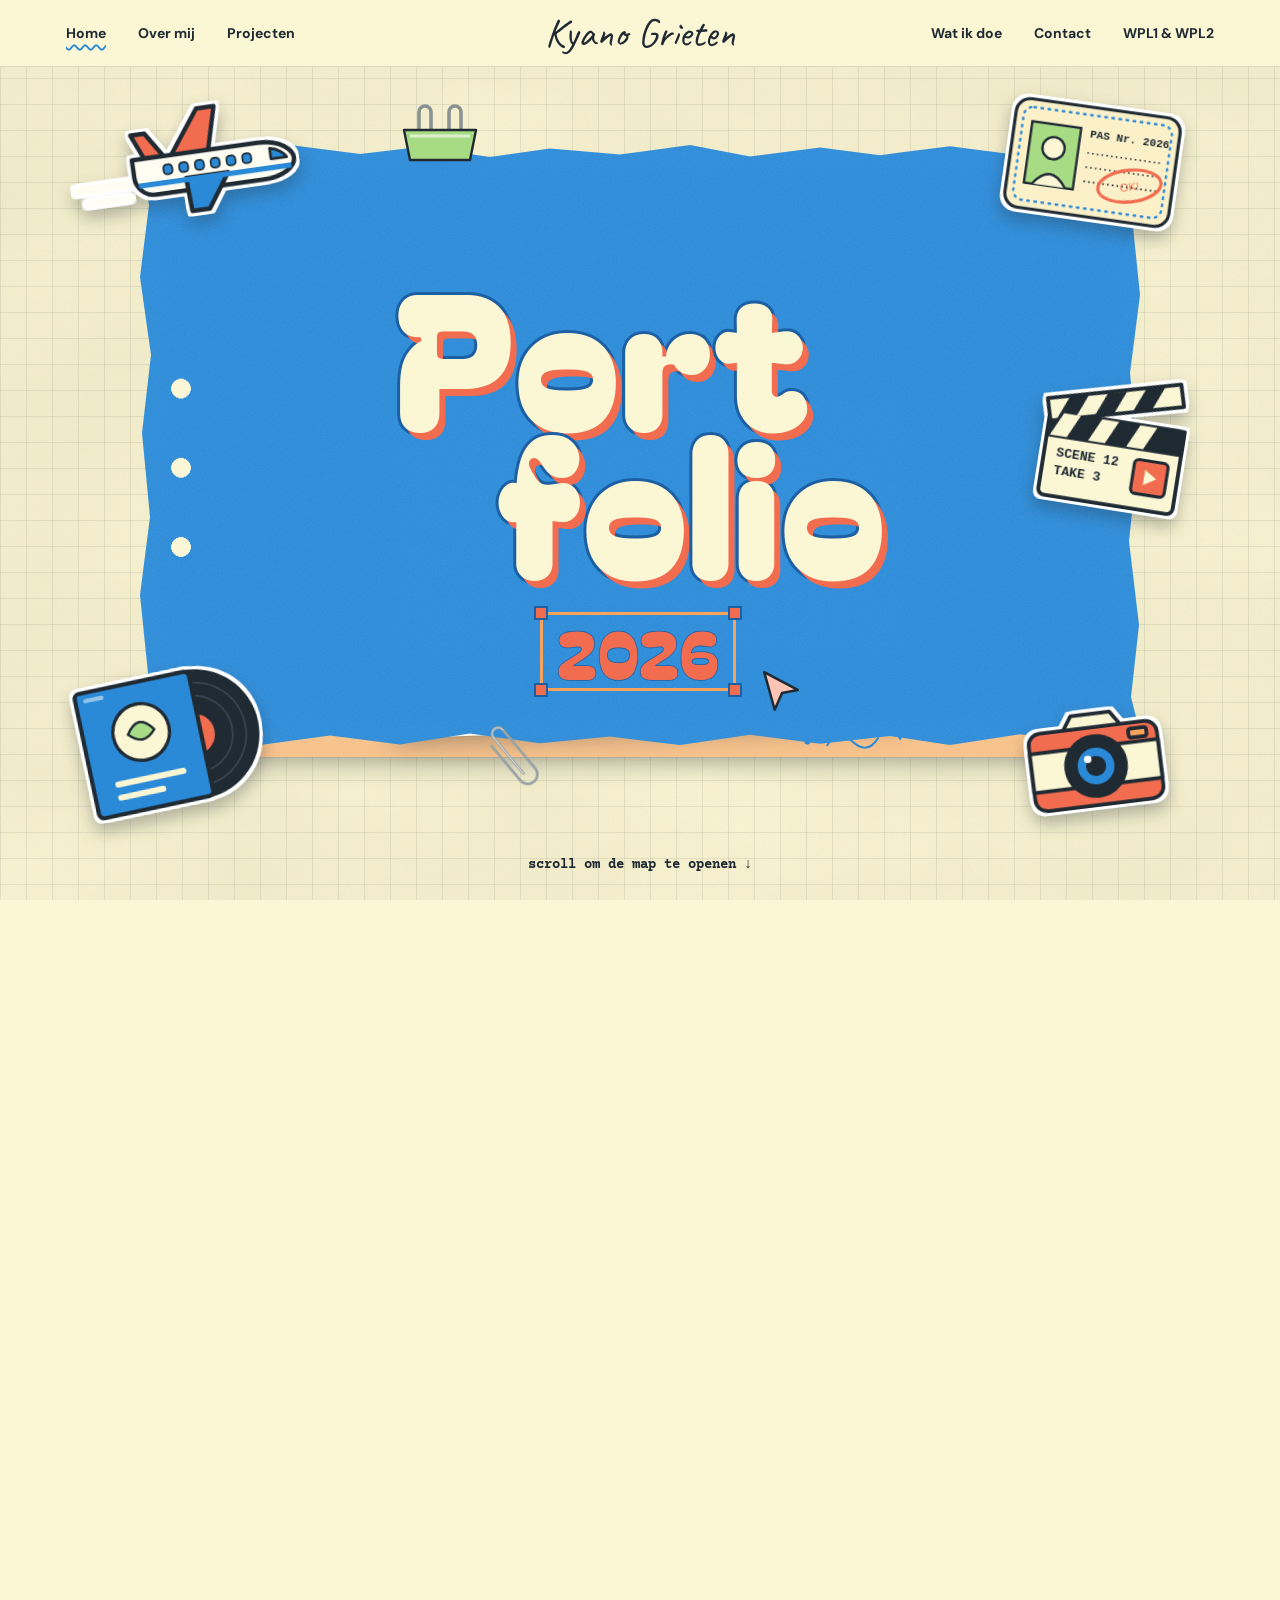
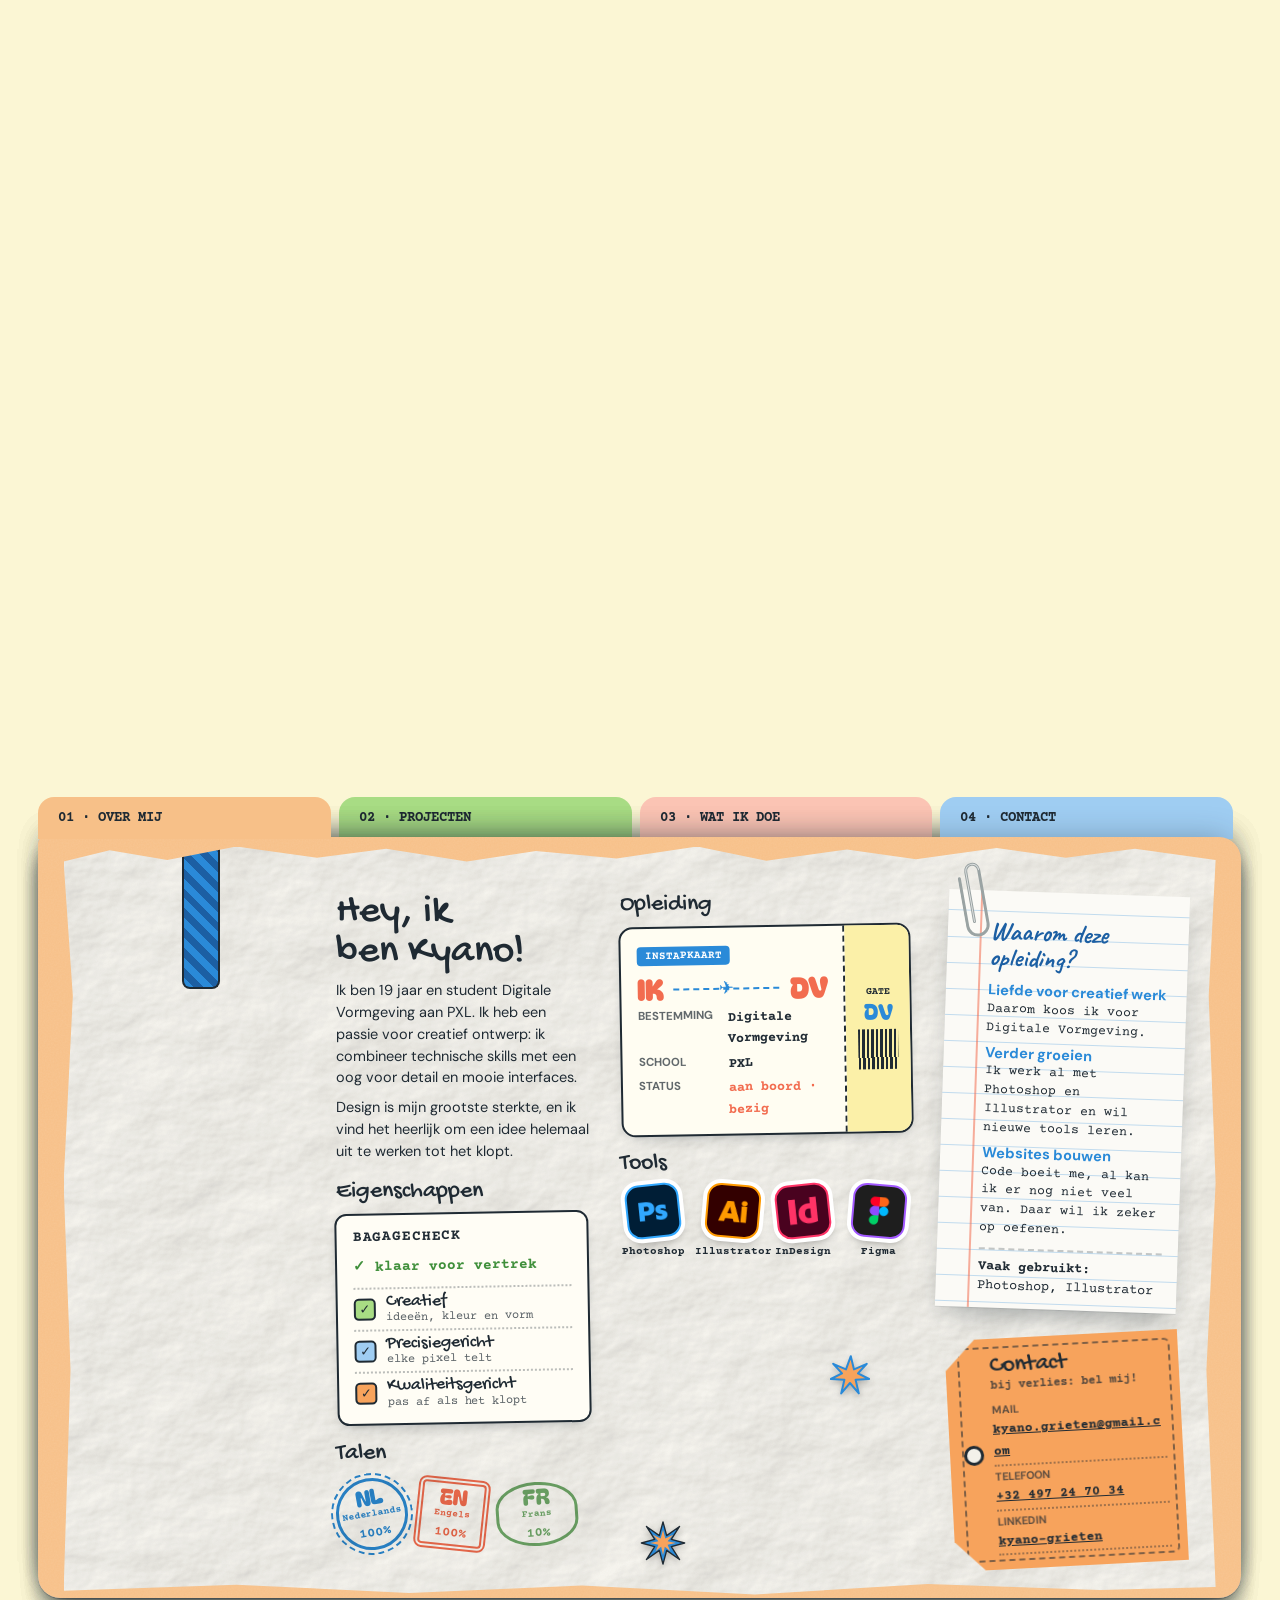
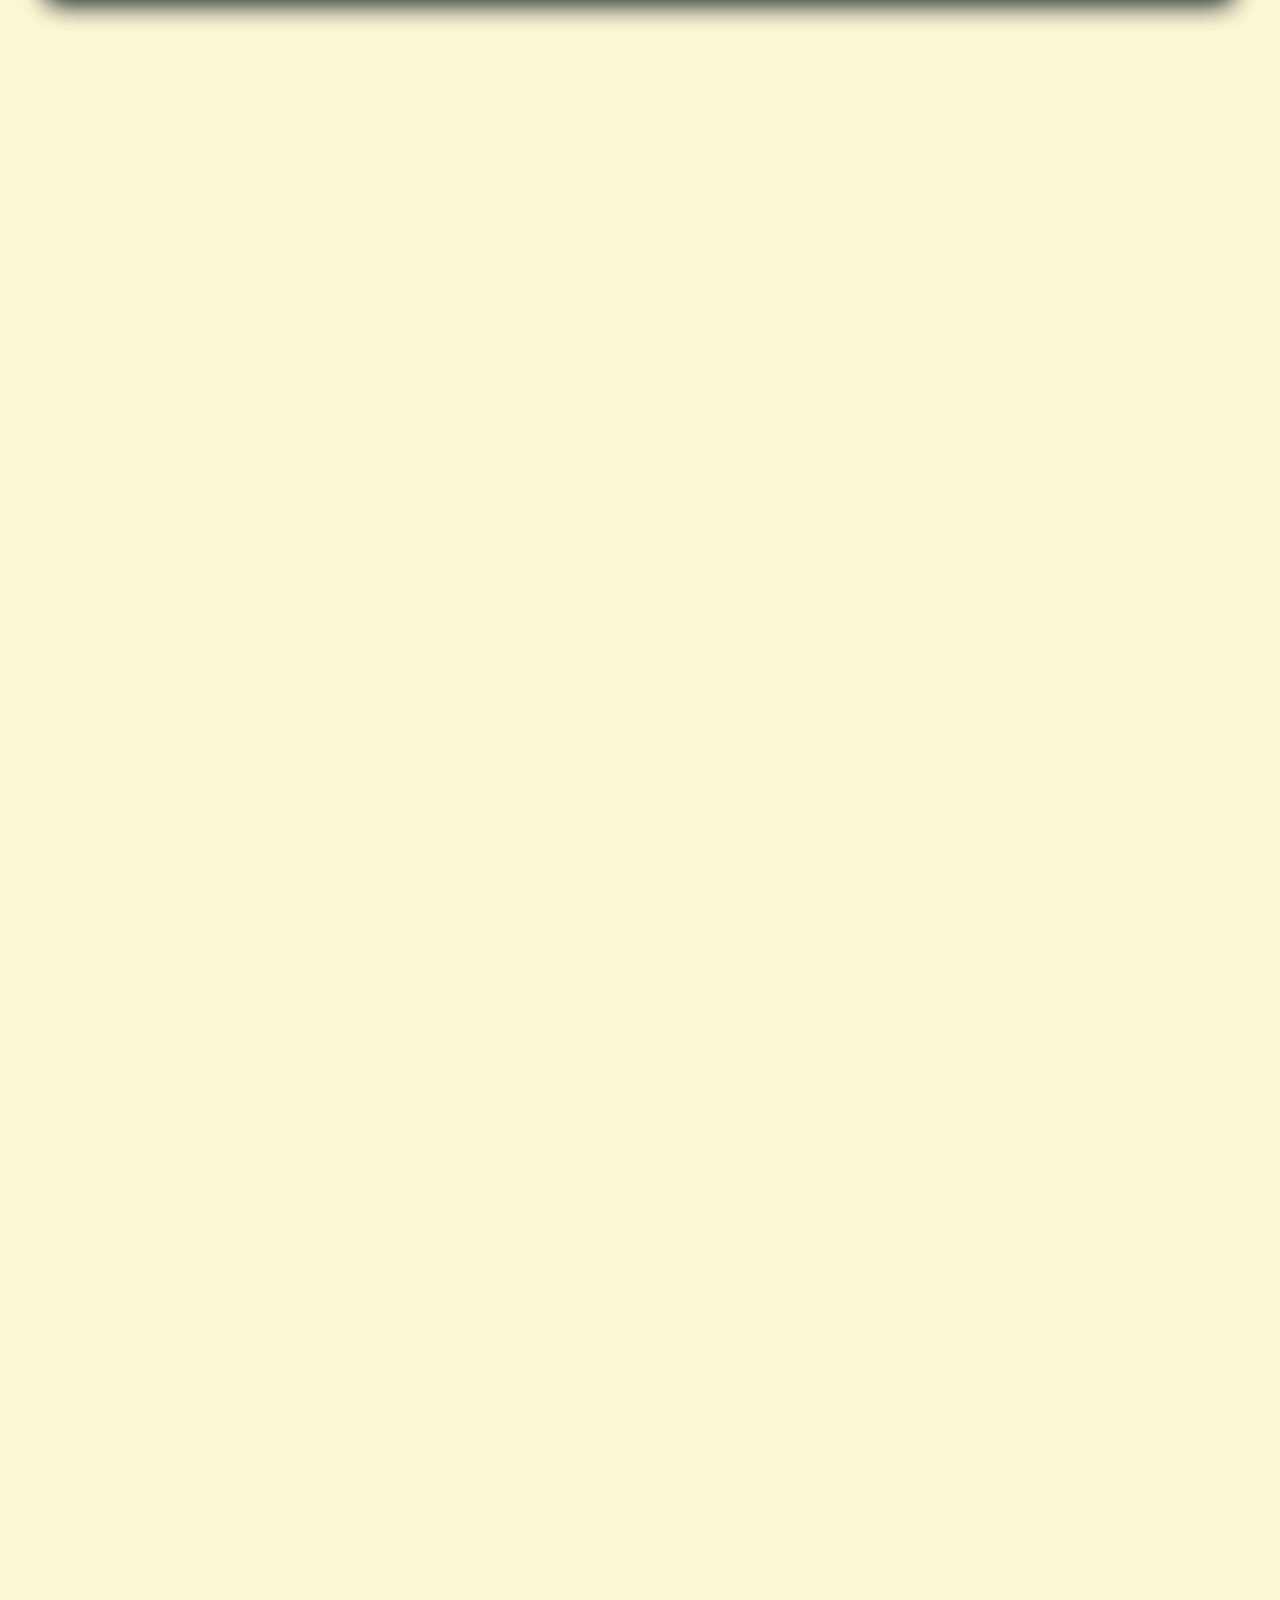
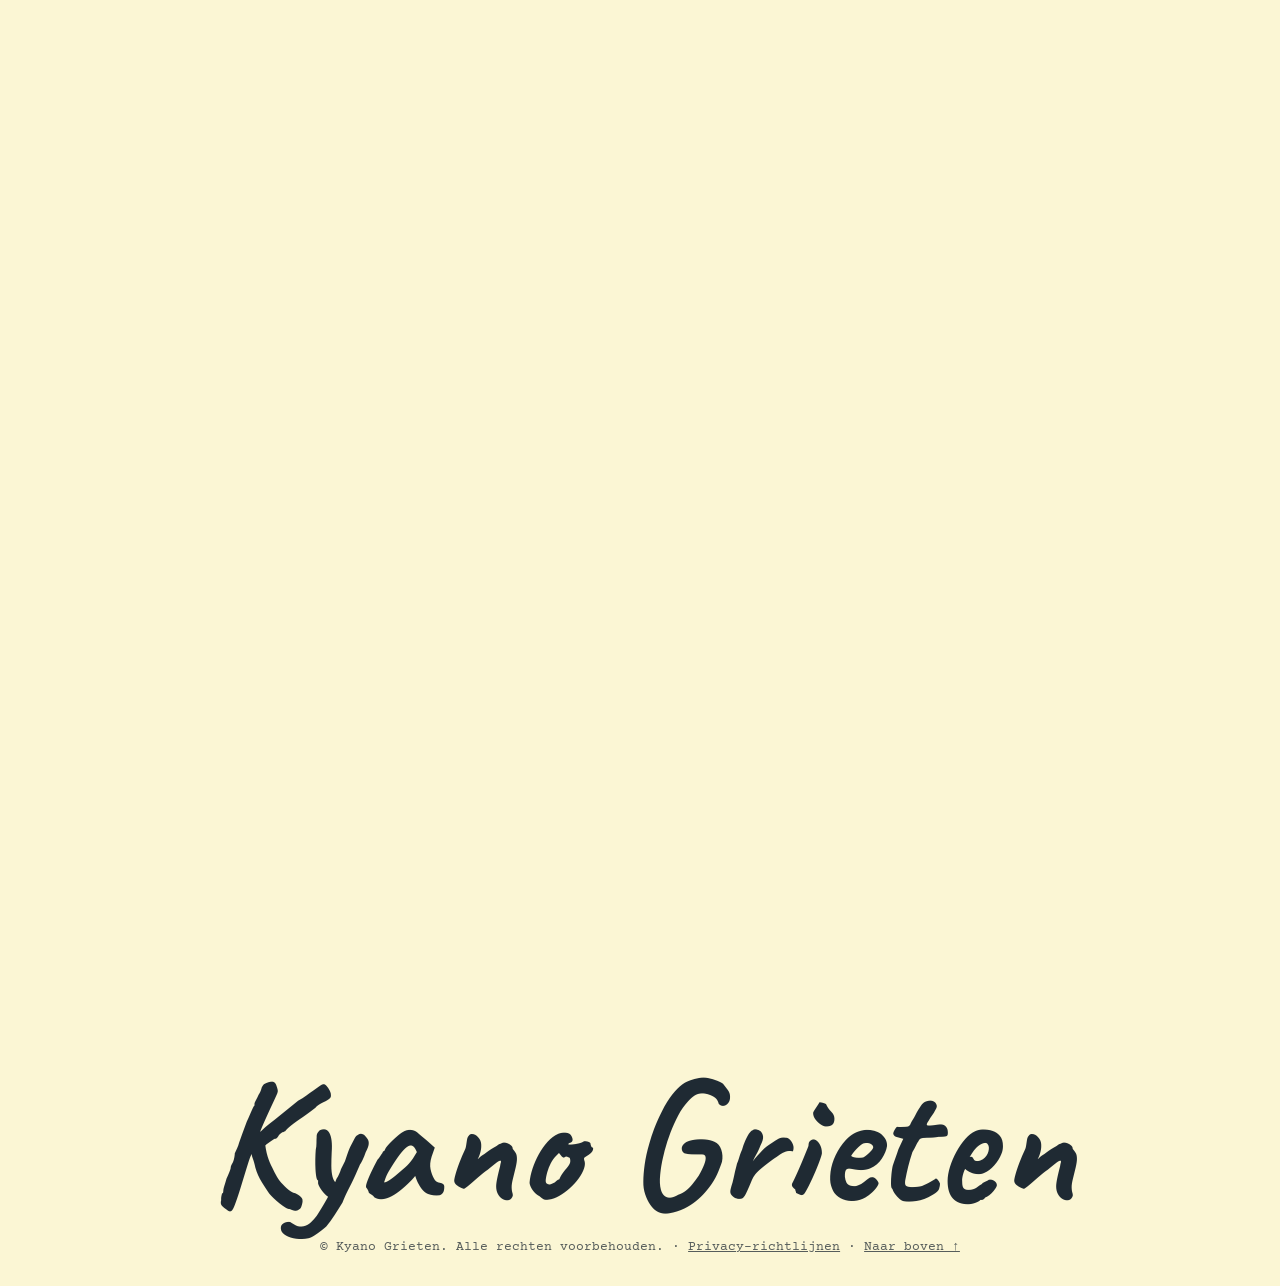
==== commit 6a7eaad6: "favicon update 2" ====
--- a/index.html
+++ b/index.html
@@ -2,7 +2,8 @@
 <html lang="nl">
 <head>
   <meta charset="utf-8">
-  <link rel="icon" href="./afbeeldingen/favicon.png">
+  <link rel="icon" href="./afbeeldingen/favicon.png?v=2">
+  <link rel="shortcut icon" href="./favicon.ico?v=2">
   <meta name="viewport" content="width=device-width, initial-scale=1">
   <title>Kyano Grieten · Portfolio</title>
   <meta name="description" content="Portfolio van Kyano Grieten, student Digitale Vormgeving aan PXL: design en front-end development.">
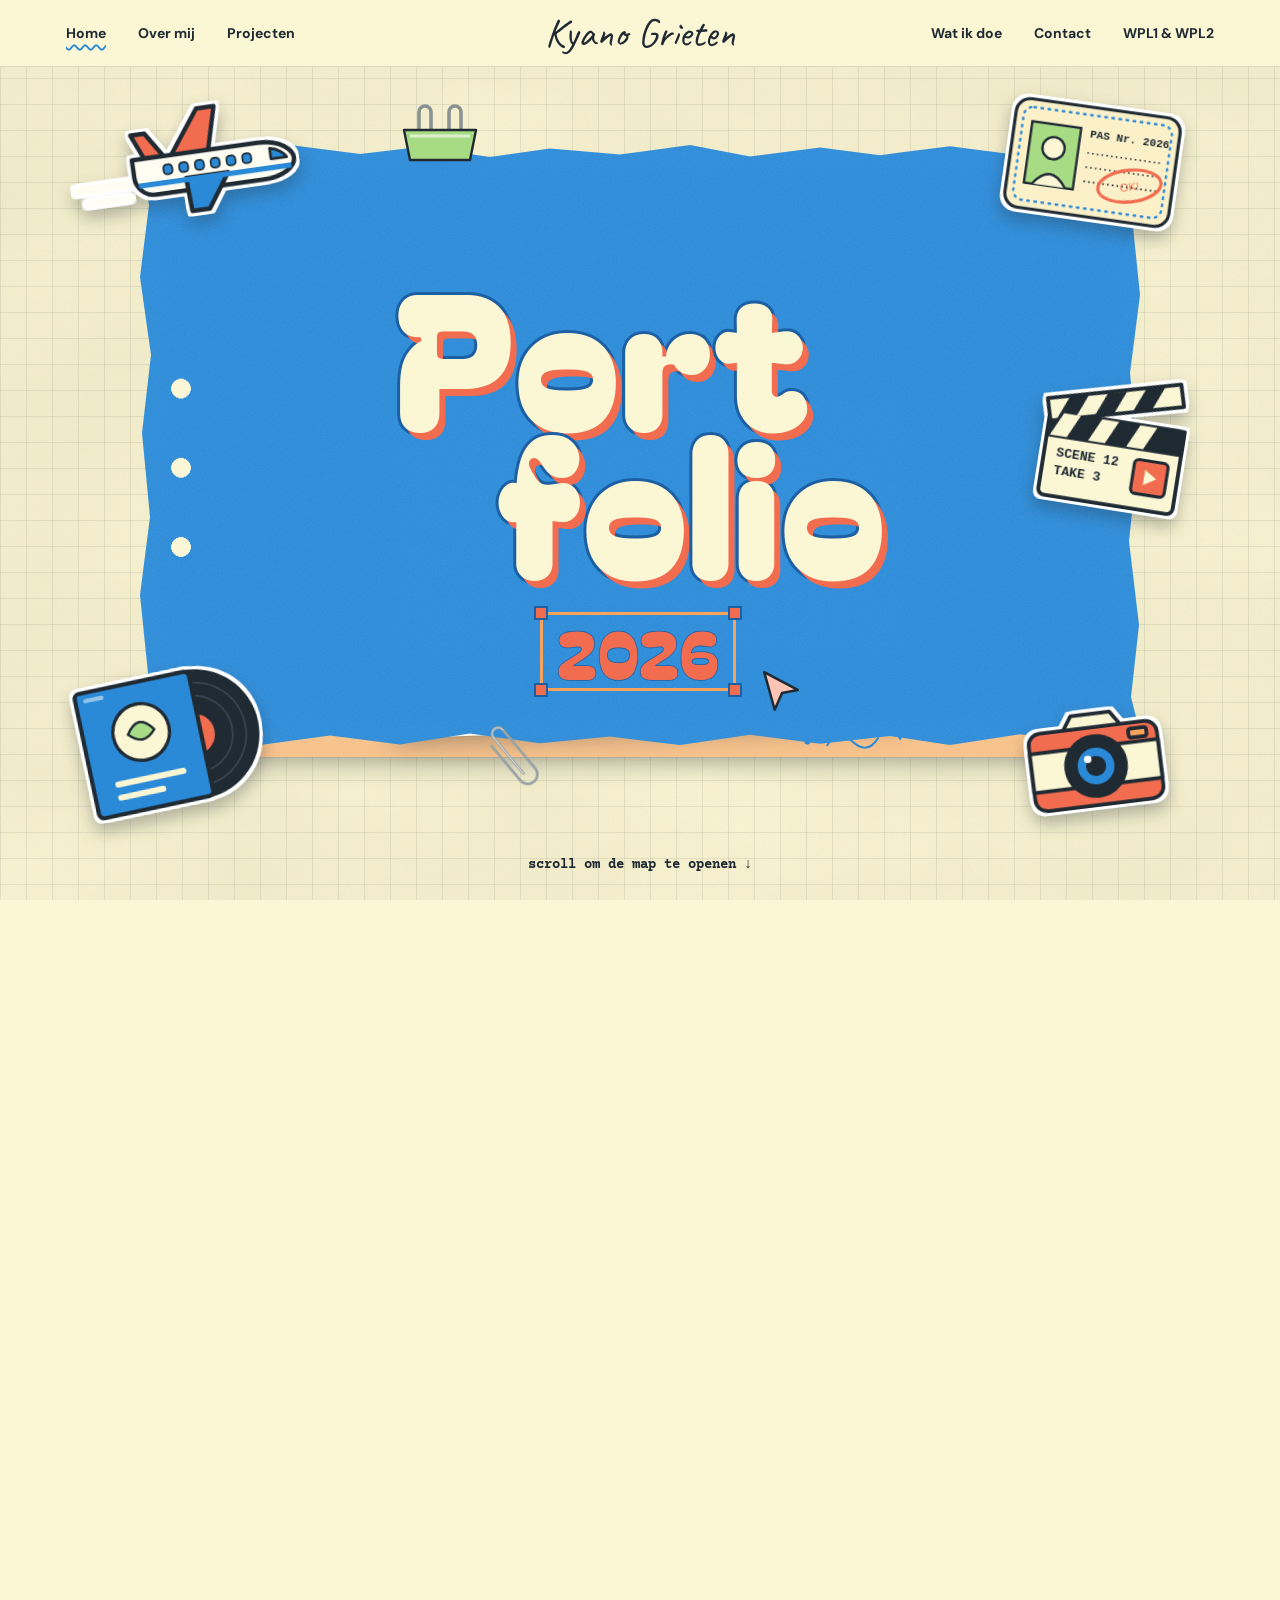
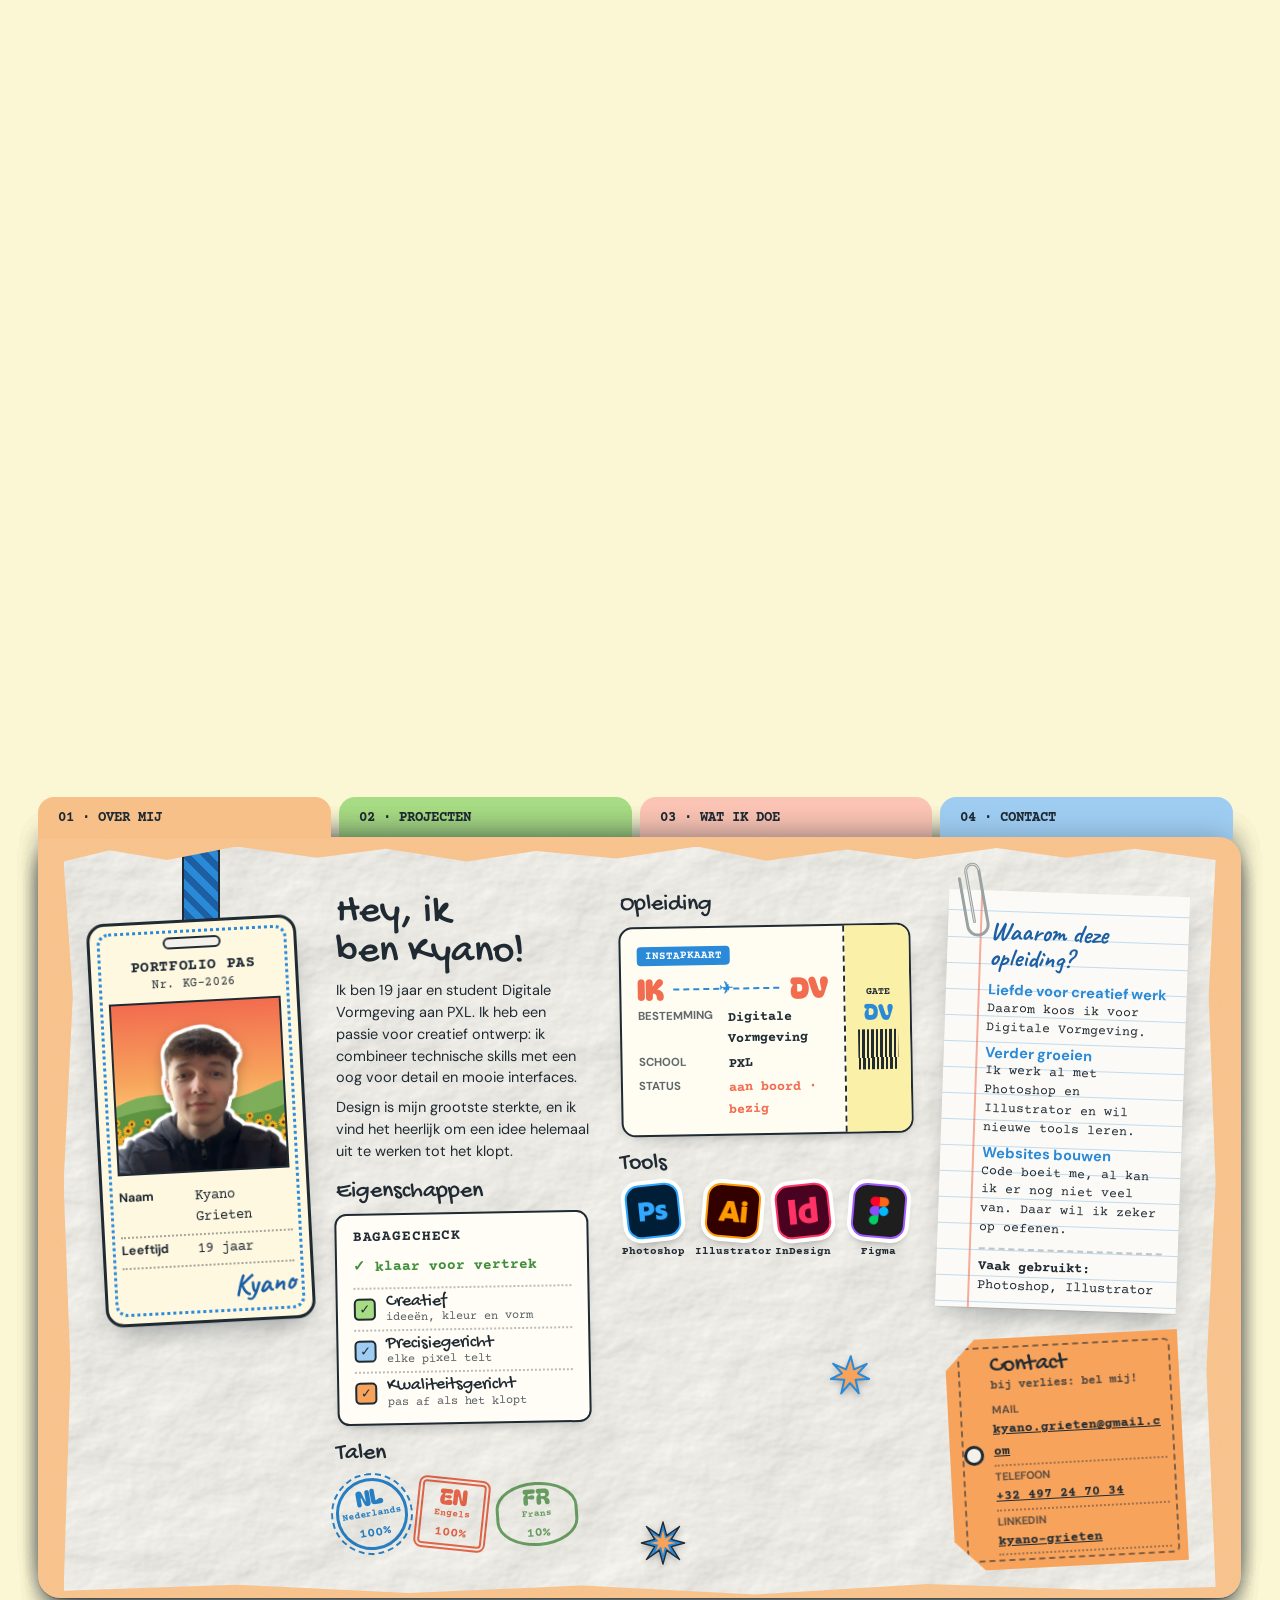
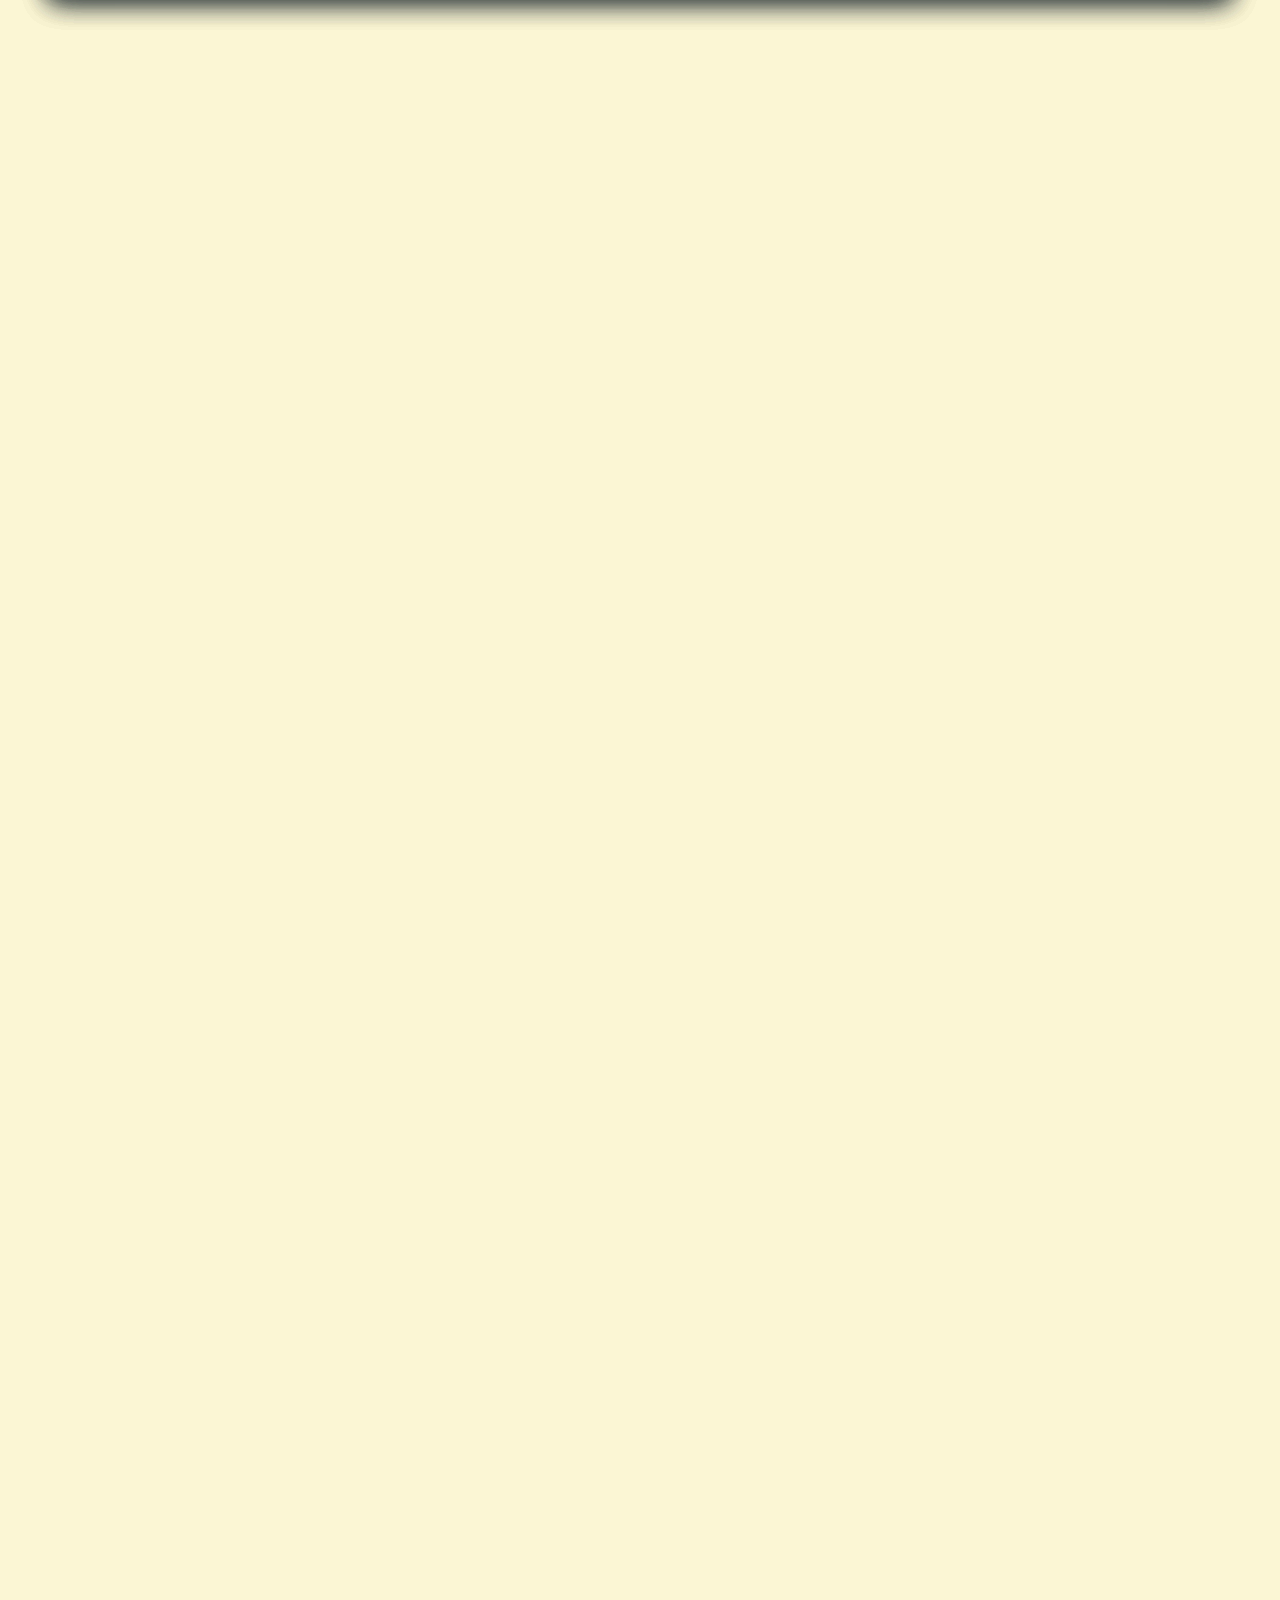
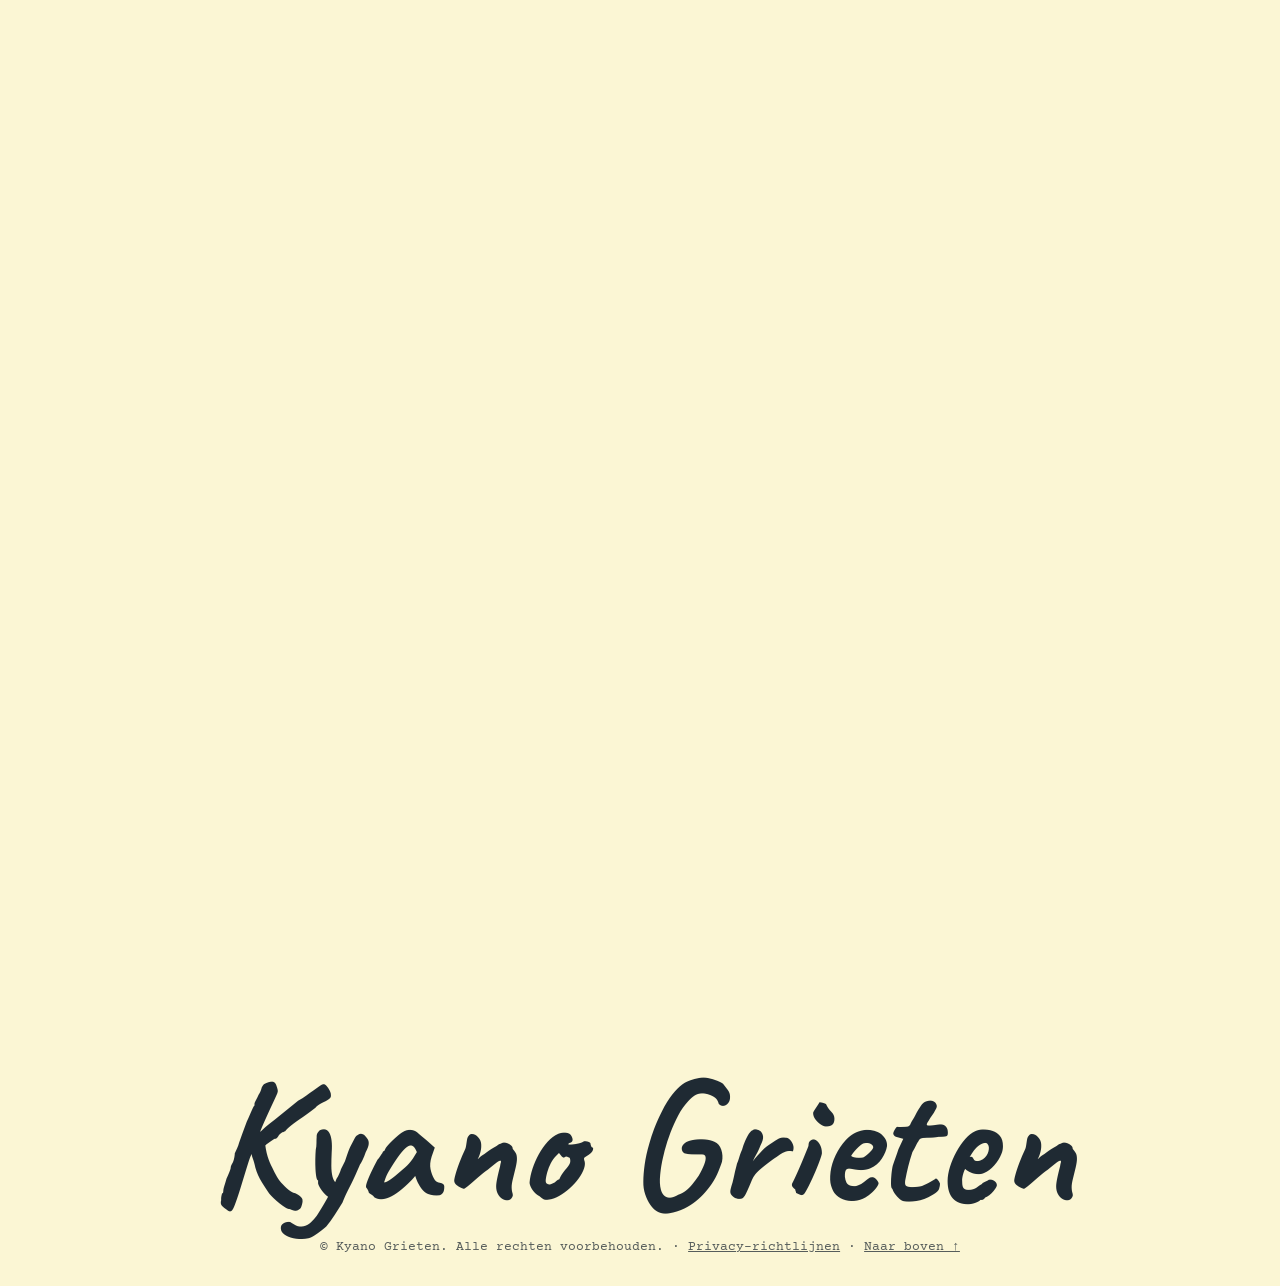
==== commit 4de2f5c1: "favicon update 2" ====
--- a/index.html
+++ b/index.html
@@ -237,7 +237,7 @@
     <div class="doe-kop" data-in>
       <p class="script">van idee tot ontwerp</p>
       <h2>Wat ik doe</h2>
-      <p>Twee dingen waar ik graag mijn tijd in steek. Kies maar uit de kassabon.</p>
+      <p>Twee dingen waar ik graag mijn tijd in steek.</p>
       <img class="doe-doodle" src="afbeeldingen/stickers/doodles.svg" alt="">
     </div>
 
